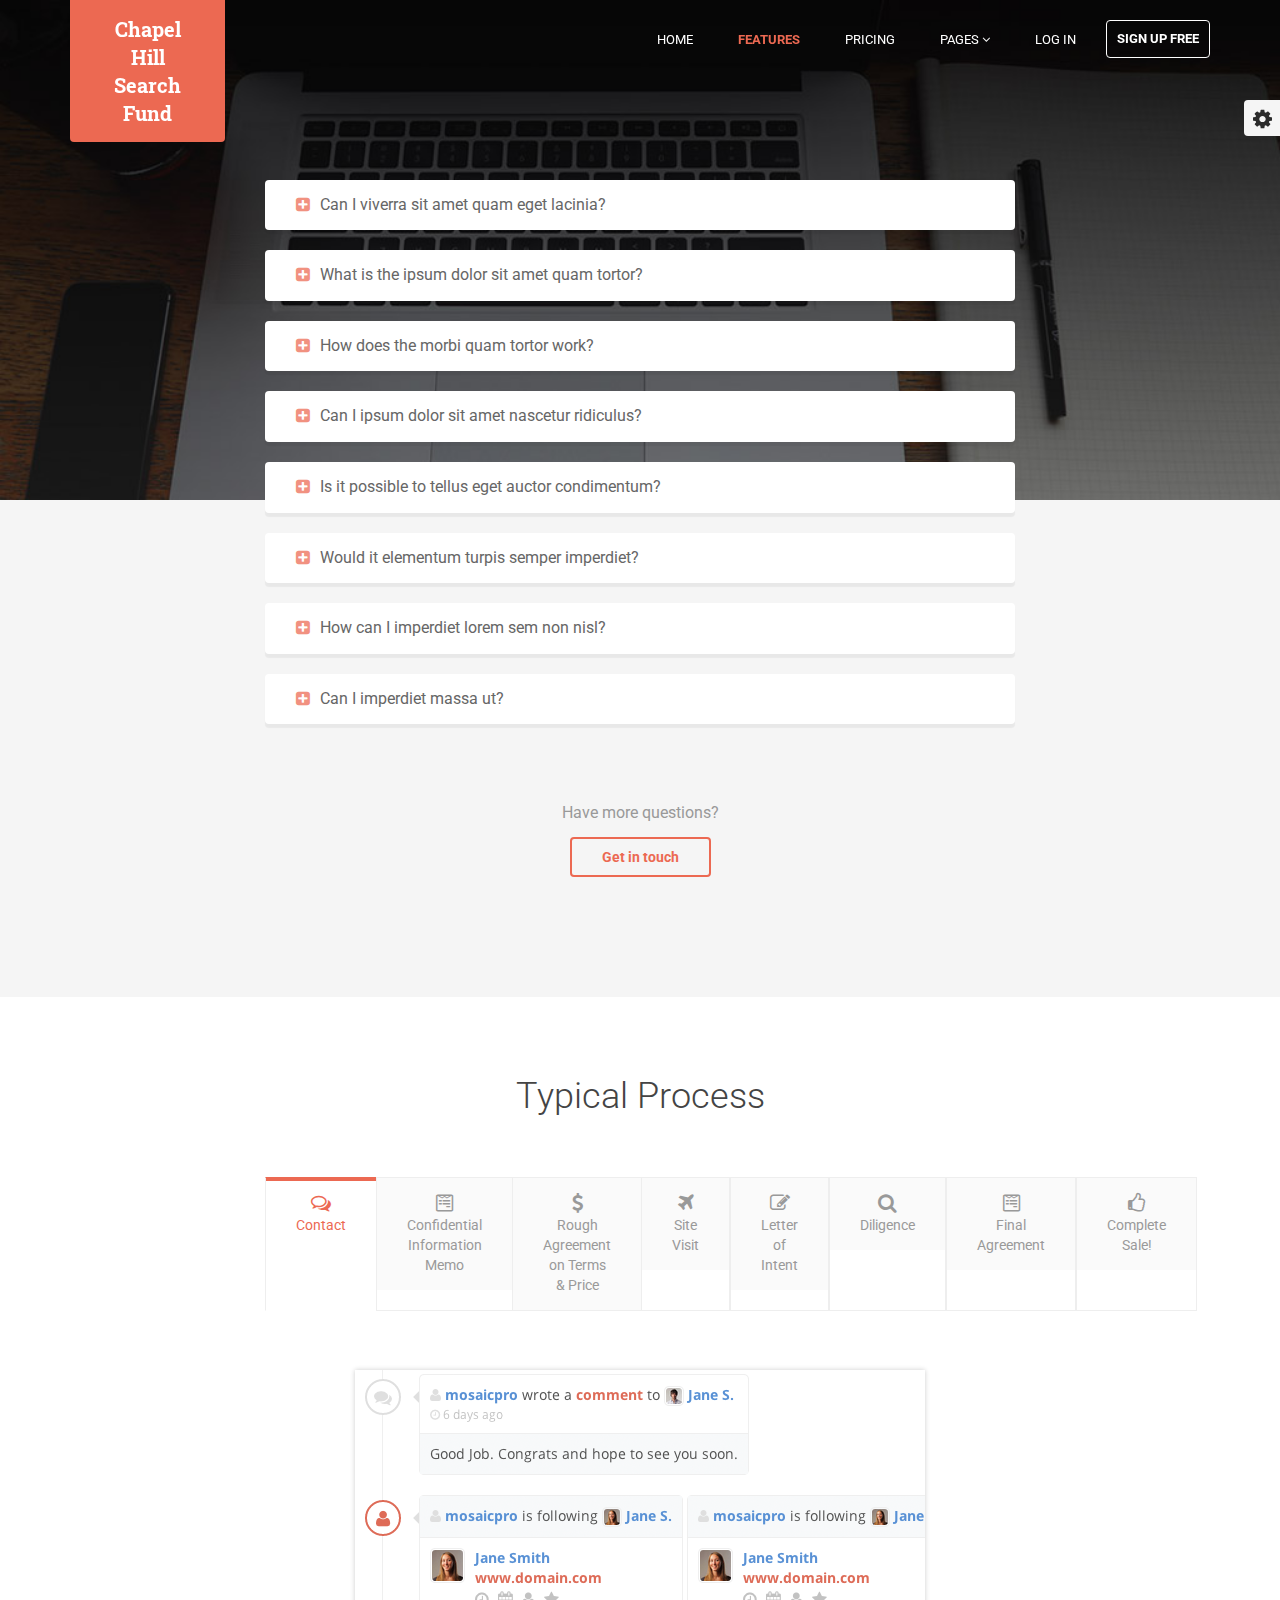
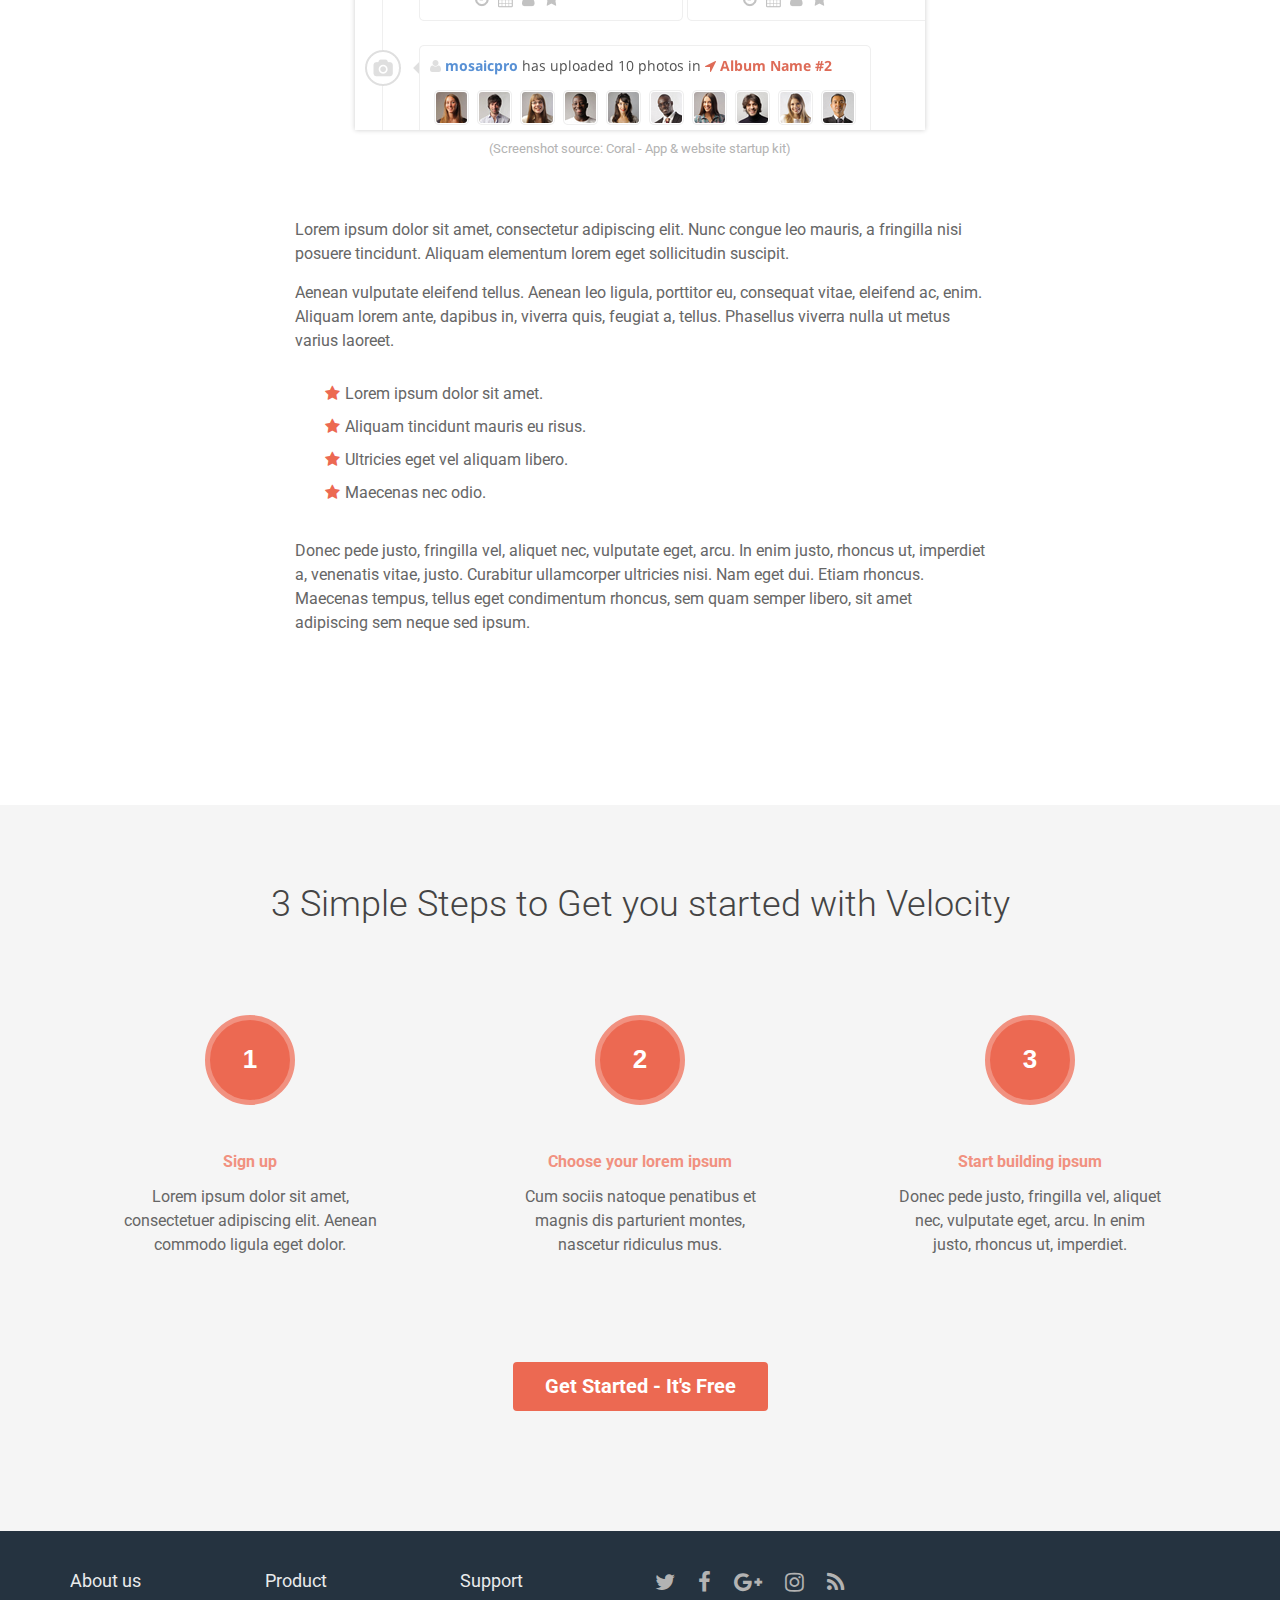
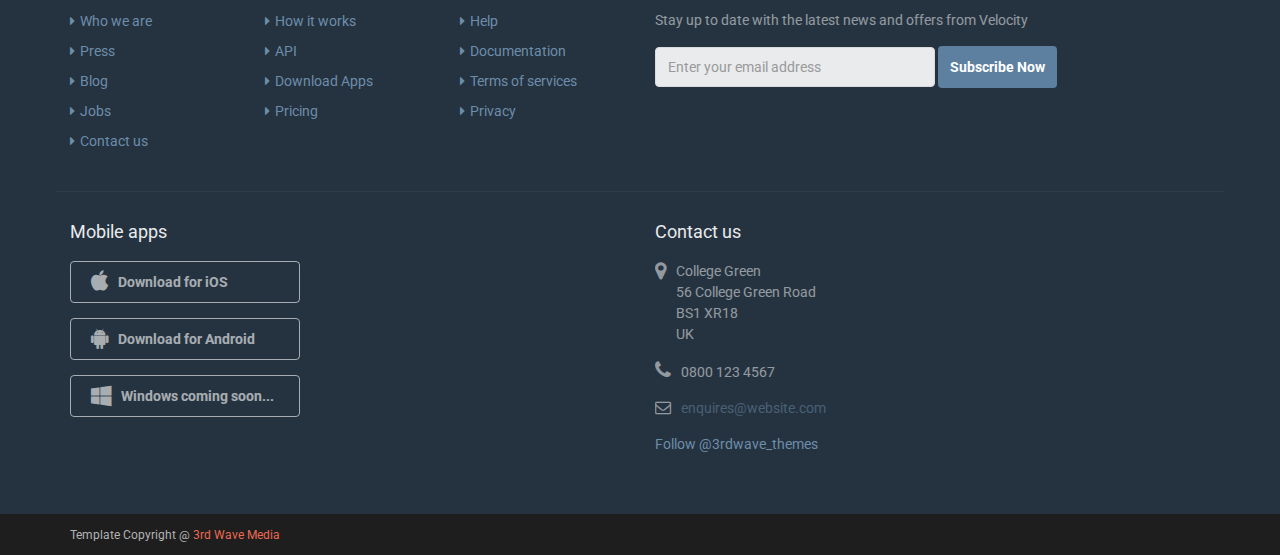
==== faq.html @ 07ae918a "Took out video" ====
<!DOCTYPE html>
<!--[if IE 8]> <html lang="en" class="ie8"> <![endif]-->  
<!--[if IE 9]> <html lang="en" class="ie9"> <![endif]-->  
<!--[if !IE]><!--> <html lang="en"> <!--<![endif]-->  
<head>
    <title>Responsive website template for products</title>
    <!-- Meta -->
    <meta charset="utf-8">
    <meta http-equiv="X-UA-Compatible" content="IE=edge">
    <meta name="viewport" content="width=device-width, initial-scale=1.0">
    <meta name="description" content="">
    <meta name="author" content="">    
    <link rel="shortcut icon" href="favicon.ico">  
    <link href='http://fonts.googleapis.com/css?family=Roboto:400,400italic,500,500italic,700,700italic,900,900italic,300italic,300' rel='stylesheet' type='text/css'> 
    <link href='http://fonts.googleapis.com/css?family=Roboto+Slab:400,700,300,100' rel='stylesheet' type='text/css'>
    <!-- Global CSS -->
    <link rel="stylesheet" href="assets/plugins/bootstrap/css/bootstrap.min.css">   
    <!-- Plugins CSS -->    
    <link rel="stylesheet" href="assets/plugins/font-awesome/css/font-awesome.css">
    <link rel="stylesheet" href="assets/plugins/flexslider/flexslider.css">
    <!-- Theme CSS -->
    <link id="theme-style" rel="stylesheet" href="assets/css/styles.css">
    <!-- HTML5 shim and Respond.js for IE8 support of HTML5 elements and media queries -->
    <!--[if lt IE 9]>
      <script src="https://oss.maxcdn.com/html5shiv/3.7.2/html5shiv.min.js"></script>
      <script src="https://oss.maxcdn.com/respond/1.4.2/respond.min.js"></script>
    <![endif]-->
</head> 

<body class="features-page">    
    <!-- ******HEADER****** --> 
    <header id="header" class="header navbar-fixed-top">  
        <div class="container">       
            <h1 class="logo">
                <a href="index.html"><span class="logo-icon"></span><span class="text">Chapel Hill Search Fund</span></a>
            </h1><!--//logo-->
            <nav class="main-nav navbar-right" role="navigation">
                <div class="navbar-header">
                    <button class="navbar-toggle" type="button" data-toggle="collapse" data-target="#navbar-collapse">
                        <span class="sr-only">Toggle navigation</span>
                        <span class="icon-bar"></span>
                        <span class="icon-bar"></span>
                        <span class="icon-bar"></span>
                    </button><!--//nav-toggle-->
                </div><!--//navbar-header-->
                <div id="navbar-collapse" class="navbar-collapse collapse">
                    <ul class="nav navbar-nav">
                        <li class="nav-item"><a href="index.html">Home</a></li>
                        <li class="active nav-item"><a href="faq.html">Features</a></li>
                        <li class="nav-item"><a href="pricing.html">Pricing</a></li>
                        <li class="nav-item dropdown">
                            <a class="dropdown-toggle" data-toggle="dropdown" data-hover="dropdown" data-delay="0" data-close-others="false" href="#">Pages <i class="fa fa-angle-down"></i></a>
                            <ul class="dropdown-menu">
                                <li><a href="download.html">Download Apps</a></li>
                                <li><a href="blog.html">Blog</a></li>
                                <li><a href="blog-single.html">Blog Single</a></li>
                                <li><a href="blog-category.html">Blog Category</a></li>
                                <li><a href="blog-archive.html">Blog Archive</a></li>
                                <li><a href="about.html">About Us</a></li>
                                <li><a href="contact.html">Contact</a></li>                  
                            </ul>                            
                        </li><!--//dropdown-->                          
                        <li class="nav-item"><a href="login.html">Log in</a></li>
                        <li class="nav-item nav-item-cta last"><a class="btn btn-cta btn-cta-secondary" href="signup.html">Sign Up Free</a></li>
                    </ul><!--//nav-->
                </div><!--//navabr-collapse-->
            </nav><!--//main-nav-->                     
        </div><!--//container-->
    </header><!--//header-->
    
    <div class="headline-bg">
    </div><!--//headline-bg-->         
    
    
<!-- ******FAQ Section****** --> 
    <section class="faq section has-bg-color">
        <div class="container">
            <h2 class="title text-center">Frequently Asked Questions</h2>
            <div class="row">
                <div class="col-md-8 col-sm-10 col-xs-12 col-md-offset-2 col-sm-offset-1 col-xs-offset-0">
                    <div class="panel">
                        <div class="panel-heading">
                            <h4 class="panel-title"><a data-parent="#accordion"
                            data-toggle="collapse" class="panel-toggle" href="#faq1"><i class="fa fa-plus-square"></i>Can I viverra sit amet quam eget lacinia?</a></h4>
                        </div>
            
                        <div class="panel-collapse collapse" id="faq1">
                            <div class="panel-body">
                                Anim pariatur cliche reprehenderit, enim eiusmod high life
                                accusamus terry richardson ad squid. 3 wolf moon officia
                                aute, non cupidatat skateboard dolor brunch. Food truck
                                quinoa nesciunt laborum eiusmod. Brunch 3 wolf moon tempor,
                                sunt aliqua put a bird on it squid single-origin coffee
                                nulla assumenda shoreditch et. Nihil anim keffiyeh
                                helvetica, craft beer labore wes anderson cred nesciunt
                                sapiente ea proident. Ad vegan excepteur butcher vice lomo.
                                Leggings occaecat craft beer farm-to-table, raw denim
                                aesthetic synth nesciunt you probably haven't heard of them
                                accusamus labore sustainable VHS.
                            </div>
                        </div>
                    </div><!--//panel-->
            
                    <div class="panel">
                        <div class="panel-heading">
                            <h4 class="panel-title"><a data-parent="#accordion"
                            data-toggle="collapse" class="panel-toggle" href="#faq2"><i class="fa fa-plus-square"></i>What is the ipsum dolor sit amet quam tortor?</a></h4>
                        </div>
            
                        <div class="panel-collapse collapse" id="faq2">
                            <div class="panel-body">
                                Anim pariatur cliche reprehenderit, enim eiusmod high life
                                accusamus terry richardson ad squid. 3 wolf moon officia
                                aute, non cupidatat skateboard dolor brunch. Food truck
                                quinoa nesciunt laborum eiusmod. Brunch 3 wolf moon tempor,
                                sunt aliqua put a bird on it squid single-origin coffee
                                nulla assumenda shoreditch et. Nihil anim keffiyeh
                                helvetica, craft beer labore wes anderson cred nesciunt
                                sapiente ea proident. Ad vegan excepteur butcher vice lomo.
                                Leggings occaecat craft beer farm-to-table, raw denim
                                aesthetic synth nesciunt you probably haven't heard of them
                                accusamus labore sustainable VHS.
                            </div>
                        </div>
                    </div><!--//panel-->
            
                    <div class="panel">
                        <div class="panel-heading">
                            <h4 class="panel-title"><a data-parent="#accordion"
                            data-toggle="collapse" class="panel-toggle" href="#faq3"><i class="fa fa-plus-square"></i>How does the morbi quam tortor work?</a></h4>
                        </div>
            
                        <div class="panel-collapse collapse" id="faq3">
                            <div class="panel-body">
                                Anim pariatur cliche reprehenderit, enim eiusmod high life
                                accusamus terry richardson ad squid. 3 wolf moon officia
                                aute, non cupidatat skateboard dolor brunch. Food truck
                                quinoa nesciunt laborum eiusmod. Brunch 3 wolf moon tempor,
                                sunt aliqua put a bird on it squid single-origin coffee
                                nulla assumenda shoreditch et. Nihil anim keffiyeh
                                helvetica, craft beer labore wes anderson cred nesciunt
                                sapiente ea proident. Ad vegan excepteur butcher vice lomo.
                                Leggings occaecat craft beer farm-to-table, raw denim
                                aesthetic synth nesciunt you probably haven't heard of them
                                accusamus labore sustainable VHS.
                            </div>
                        </div>
                    </div><!--//panel-->
                    
                    <div class="panel">
                        <div class="panel-heading">
                            <h4 class="panel-title"><a data-parent="#accordion"
                            data-toggle="collapse" class="panel-toggle" href="#faq4"><i class="fa fa-plus-square"></i>Can I ipsum dolor sit amet nascetur ridiculus?</a></h4>
                        </div>
            
                        <div class="panel-collapse collapse" id="faq4">
                            <div class="panel-body">
                                Anim pariatur cliche reprehenderit, enim eiusmod high life
                                accusamus terry richardson ad squid. 3 wolf moon officia
                                aute, non cupidatat skateboard dolor brunch. Food truck
                                quinoa nesciunt laborum eiusmod. Brunch 3 wolf moon tempor,
                                sunt aliqua put a bird on it squid single-origin coffee
                                nulla assumenda shoreditch et. Nihil anim keffiyeh
                                helvetica, craft beer labore wes anderson cred nesciunt
                                sapiente ea proident. Ad vegan excepteur butcher vice lomo.
                                Leggings occaecat craft beer farm-to-table, raw denim
                                aesthetic synth nesciunt you probably haven't heard of them
                                accusamus labore sustainable VHS.
                            </div>
                        </div>
                    </div><!--//panel--> 
                    
                    <div class="panel">
                        <div class="panel-heading">
                            <h4 class="panel-title"><a data-parent="#accordion"
                            data-toggle="collapse" class="panel-toggle" href="#faq5"><i class="fa fa-plus-square"></i>Is it possible to tellus eget auctor condimentum?</a></h4>
                        </div>
            
                        <div class="panel-collapse collapse" id="faq5">
                            <div class="panel-body">
                                Anim pariatur cliche reprehenderit, enim eiusmod high life
                                accusamus terry richardson ad squid. 3 wolf moon officia
                                aute, non cupidatat skateboard dolor brunch. Food truck
                                quinoa nesciunt laborum eiusmod. Brunch 3 wolf moon tempor,
                                sunt aliqua put a bird on it squid single-origin coffee
                                nulla assumenda shoreditch et. Nihil anim keffiyeh
                                helvetica, craft beer labore wes anderson cred nesciunt
                                sapiente ea proident. Ad vegan excepteur butcher vice lomo.
                                Leggings occaecat craft beer farm-to-table, raw denim
                                aesthetic synth nesciunt you probably haven't heard of them
                                accusamus labore sustainable VHS.
                            </div>
                        </div>
                    </div><!--//panel-->
                    
                    <div class="panel">
                        <div class="panel-heading">
                            <h4 class="panel-title"><a data-parent="#accordion"
                            data-toggle="collapse" class="panel-toggle" href="#faq6"><i class="fa fa-plus-square"></i>Would it elementum turpis semper imperdiet?</a></h4>
                        </div>
            
                        <div class="panel-collapse collapse" id="faq6">
                            <div class="panel-body">
                                Anim pariatur cliche reprehenderit, enim eiusmod high life
                                accusamus terry richardson ad squid. 3 wolf moon officia
                                aute, non cupidatat skateboard dolor brunch. Food truck
                                quinoa nesciunt laborum eiusmod. Brunch 3 wolf moon tempor,
                                sunt aliqua put a bird on it squid single-origin coffee
                                nulla assumenda shoreditch et. Nihil anim keffiyeh
                                helvetica, craft beer labore wes anderson cred nesciunt
                                sapiente ea proident. Ad vegan excepteur butcher vice lomo.
                                Leggings occaecat craft beer farm-to-table, raw denim
                                aesthetic synth nesciunt you probably haven't heard of them
                                accusamus labore sustainable VHS.
                            </div>
                        </div>
                    </div><!--//panel-->
                    
                    <div class="panel">
                        <div class="panel-heading">
                            <h4 class="panel-title"><a data-parent="#accordion"
                            data-toggle="collapse" class="panel-toggle" href="#faq7"><i class="fa fa-plus-square"></i>How can I imperdiet lorem sem non nisl?</a></h4>
                        </div>
            
                        <div class="panel-collapse collapse" id="faq7">
                            <div class="panel-body">
                                Anim pariatur cliche reprehenderit, enim eiusmod high life
                                accusamus terry richardson ad squid. 3 wolf moon officia
                                aute, non cupidatat skateboard dolor brunch. Food truck
                                quinoa nesciunt laborum eiusmod. Brunch 3 wolf moon tempor,
                                sunt aliqua put a bird on it squid single-origin coffee
                                nulla assumenda shoreditch et. Nihil anim keffiyeh
                                helvetica, craft beer labore wes anderson cred nesciunt
                                sapiente ea proident. Ad vegan excepteur butcher vice lomo.
                                Leggings occaecat craft beer farm-to-table, raw denim
                                aesthetic synth nesciunt you probably haven't heard of them
                                accusamus labore sustainable VHS.
                            </div>
                        </div>
                    </div><!--//panel-->
                    
                    <div class="panel">
                        <div class="panel-heading">
                            <h4 class="panel-title"><a data-parent="#accordion"
                            data-toggle="collapse" class="panel-toggle" href="#faq8"><i class="fa fa-plus-square"></i>Can I imperdiet massa ut?</a></h4>
                        </div>
            
                        <div class="panel-collapse collapse" id="faq8">
                            <div class="panel-body">
                                Anim pariatur cliche reprehenderit, enim eiusmod high life
                                accusamus terry richardson ad squid. 3 wolf moon officia
                                aute, non cupidatat skateboard dolor brunch. Food truck
                                quinoa nesciunt laborum eiusmod. Brunch 3 wolf moon tempor,
                                sunt aliqua put a bird on it squid single-origin coffee
                                nulla assumenda shoreditch et. Nihil anim keffiyeh
                                helvetica, craft beer labore wes anderson cred nesciunt
                                sapiente ea proident. Ad vegan excepteur butcher vice lomo.
                                Leggings occaecat craft beer farm-to-table, raw denim
                                aesthetic synth nesciunt you probably haven't heard of them
                                accusamus labore sustainable VHS.
                            </div>
                        </div>
                    </div><!--//panel-->                        
                </div>
            </div><!--//row-->
            <div class="contact-lead text-center">
                <h4 class="title">Have more questions?</h4>
                <a class="btn btn-cta btn-cta-secondary" href="contact.html">Get in touch</a>
            </div>
        </div><!--//container-->        
    </section><!--//faq-->


    <!-- ******Features Section****** -->       
    <section class="features-tabbed section">
        <div class="container">
            <h2 class="title text-center">Typical Process</h2>
            <div class="row">
                <div class=" text-center col-md-8 col-sm-10 col-xs-12 col-md-offset-2 col-sm-offset-1 col-xs-offset-0">
                    <!-- Nav tabs -->
                    <ul class="nav nav-tabs text-center" role="tablist">
                        <li class="active"><a href="#feature-1" role="tab" data-toggle="tab"><i class="fa fa-comments-o"></i><br /><span class="hidden-sm hidden-xs">Contact</span></a></li>
                        <li><a href="#feature-2" role="tab" data-toggle="tab"><i class="fa fa-wpforms"></i><br /><span class="hidden-sm hidden-xs">Confidential Information Memo</span></a></li>
                        <li><a href="#feature-3" role="tab" data-toggle="tab"><i class="fa fa-dollar"></i><br /><span class="hidden-sm hidden-xs">Rough Agreement on Terms & Price</span></a></li>
                        <li class="last"><a href="#feature-4" role="tab" data-toggle="tab"><i class="fa fa-plane"></i><br /><span class="hidden-sm hidden-xs">Site Visit</span></a></li>
                        <li class="last"><a href="#feature-4" role="tab" data-toggle="tab"><i class="fa fa-pencil-square-o"></i><br /><span class="hidden-sm hidden-xs">Letter of Intent</span></a></li>
                        <li class="last"><a href="#feature-4" role="tab" data-toggle="tab"><i class="fa fa-search"></i><br /><span class="hidden-sm hidden-xs">Diligence</span></a></li>
                        <li class="last"><a href="#feature-4" role="tab" data-toggle="tab"><i class="fa fa-wpforms"></i><br /><span class="hidden-sm hidden-xs">Final Agreement</span></a></li>
                        <li class="last"><a href="#feature-4" role="tab" data-toggle="tab"><i class="fa fa-thumbs-o-up"></i><br /><span class="hidden-sm hidden-xs">Complete Sale!</span></a></li>
                    </ul><!--//nav-tabs-->
                    
                    <!-- Tab panes -->
                    <div class="tab-content">
                        <div class="tab-pane fade in active" id="feature-1">
                            <h3 class="title sr-only">Feature One</h3>                                    
                            <figure class="figure text-center">
                                <img class="img-responsive" src="assets/images/features/screenshot-1.png" alt="" />
                                <figcaption class="figure-caption">(Screenshot source: Coral - App &amp; website startup kit)</figcaption>
                            </figure>
                            <div class="desc text-left">
                                <p>Lorem ipsum dolor sit amet, consectetur adipiscing elit. Nunc congue leo mauris, a fringilla nisi posuere tincidunt. Aliquam elementum lorem eget sollicitudin suscipit.</p>
                                <p>Aenean vulputate eleifend tellus. Aenean leo ligula, porttitor eu, consequat vitae, eleifend ac, enim. Aliquam lorem ante, dapibus in, viverra quis, feugiat a, tellus. Phasellus viverra nulla ut metus varius laoreet.</p>
                                <ul class="list-unstyled">
                                    <li><i class="fa fa-star"></i>Lorem ipsum dolor sit amet.</li>
                                    <li><i class="fa fa-star"></i>Aliquam tincidunt mauris eu risus.</li>
                                    <li><i class="fa fa-star"></i>Ultricies eget vel aliquam libero.</li>
                                    <li><i class="fa fa-star"></i>Maecenas nec odio.</li>
                                </ul>
                                
                                <p>Donec pede justo, fringilla vel, aliquet nec, vulputate eget, arcu. In enim justo, rhoncus ut, imperdiet a, venenatis vitae, justo. Curabitur ullamcorper ultricies nisi. Nam eget dui. Etiam rhoncus. Maecenas tempus, tellus eget condimentum rhoncus, sem quam semper libero, sit amet adipiscing sem neque sed ipsum. </p>
                            </div><!--//desc-->
                        </div><!--//tab-pane-->
                        <div class="tab-pane" id="feature-2">
                            <h3 class="title sr-only">Feature Two</h3>                                    
                            <figure class="figure text-center">
                                <img class="img-responsive" src="assets/images/features/screenshot-2.png" alt="" />
                                <figcaption class="figure-caption">(Screenshot source: Coral - App &amp; website startup kit)</figcaption>
                            </figure>
                            <div class="desc text-left">
                                <p>Lorem ipsum dolor sit amet, consectetur adipiscing elit. Nunc congue leo mauris, a fringilla nisi posuere tincidunt. Aliquam elementum lorem eget sollicitudin suscipit.</p>
                                <p>
Lorem ipsum dolor sit amet, consectetur adipiscing elit. Duis id nulla at libero ultricies tempus. Duis porta justo quam, ut ultrices felis posuere sit amet. Sed imperdiet bibendum est, sit amet sagittis ante sagittis eu. <a href="#">Integer fringilla</a> a purus sit amet laoreet. Ut consequat volutpat sapien sed lobortis. Nullam laoreet vitae justo nec dignissim. 
                                </p>
                                <blockquote>
                                    <p>Viverra magna pellentesque in magnis gravida sit augue felis vehicula vestibulum semper penatibus justo ornare semper Gravida felis platea arcu mus non. Montes at posuere. Natoque.</p>
                                </blockquote>
                                
                            </div><!--//desc-->
                        </div><!--//tab-pane-->
                        <div class="tab-pane" id="feature-3">
                            <h3 class="title sr-only">Feature Three</h3>
                            <figure class="figure text-center">
                                <img class="img-responsive" src="assets/images/features/screenshot-3.png" alt="" />
                                <figcaption class="figure-caption">(Screenshot source: Coral - App &amp; website startup kit)</figcaption>
                            </figure>
                            <div class="desc text-left">
                                <p>Lorem ipsum dolor sit amet, consectetur adipiscing elit. Nunc congue leo mauris, a fringilla nisi posuere tincidunt. Aliquam elementum lorem eget sollicitudin suscipit.</p>
                                
                                <p>Aenean imperdiet. Etiam ultricies nisi vel augue. Curabitur ullamcorper ultricies nisi. Nam eget dui. Etiam rhoncus. Maecenas tempus, tellus eget condimentum rhoncus, sem quam semper libero, sit amet adipiscing sem neque sed ipsum. </p>
                                
                                <div class="table-responsive">  
                                    <table class="table table-striped">
                                        <thead>
                                            <tr>
                                                <th>Nullam consequat</th>
                                                <th>Commodo metus</th>
                                                <th>Dapibus porta</th>
                                                <th>Sed porta</th>
                                            </tr>
                                        </thead>
                                        <tbody>
                                            <tr>
                                                <td>Faucibus purus</td>
                                                <td>Aliquam sit</td>
                                                <td>Sed porta leo</td>
                                                <td>Duis ut ornare dui</td>
                                            </tr>
                                            <tr>
                                                <td>Condimentum</td>
                                                <td>Curabitur tempus</td>
                                                <td>Fusce vehicula</td>
                                                <td>Nasceturs</td>
                                            </tr>
                                            <tr>
                                                <td>Neque a condimentum</td>
                                                <td>Cum sociis natoque</td>
                                                <td>Penatibus magnis</td>
                                                <td>Curabitur</td>
                                            </tr>
                                        </tbody>
                                    </table>
                                </div><!--//table-responsive-->
                            </div><!--//desc-->                                    
                        </div><!--//tab-pane-->
                        <div class="tab-pane" id="feature-4">
                            <h3 class="title sr-only">Feature Four</h3>                                    
                            <figure class="figure text-center">
                                <img class="img-responsive" src="assets/images/features/screenshot-4.png" alt="" />
                                <figcaption class="figure-caption">(Screenshot source: Coral - App &amp; website startup kit)</figcaption>
                            </figure>
                            <div class="desc text-left">
                                <p>Lorem ipsum dolor sit amet, consectetur adipiscing elit. Nunc congue leo mauris, a fringilla nisi posuere tincidunt. Aliquam elementum lorem eget sollicitudin suscipit.</p>
                                <p>Lorem ipsum dolor sit amet, consectetuer adipiscing elit. Aenean commodo ligula eget dolor. Aenean massa. Cum sociis natoque penatibus et magnis dis parturient montes, nascetur ridiculus mus. Donec quam felis, ultricies nec, pellentesque eu</p>
                                <p class="box">
Lorem ipsum dolor sit amet, consectetur adipiscing elit. Duis id nulla at libero ultricies tempus. Duis porta justo quam, ut ultrices felis posuere sit amet. Sed imperdiet bibendum est, sit amet sagittis ante sagittis eu. Ut consequat volutpat sapien sed lobortis. Nullam laoreet vitae justo nec dignissim.
                                </p>
                            </div><!--//desc-->
                        </div><!--//tab-pane-->
                    </div><!--//tab-content-->
                </div><!--//col-md-x-->
            </div><!--//row-->
        </div><!--//container-->
    </section><!--//features-tabbed-->
    
    <!-- ******Steps Section****** --> 
    <section class="steps section">
        <div class="container">
            <h2 class="title text-center">3 Simple Steps to Get you started with Velocity</h2>
            <div class="row">
                 <div class="step text-center col-xs-12 col-sm-4">
                     <h3 class="title"><span class="number">1</span><br /><span class="text">Sign up</span></h3>
                     <p>Lorem ipsum dolor sit amet, consectetuer adipiscing elit. Aenean commodo ligula eget dolor.</p>
                 </div><!--//step-->
                 <div class="step text-center col-xs-12 col-sm-4">
                     <h3 class="title"><span class="number">2</span><br /><span class="text">Choose your lorem ipsum</span></h3>
                     <p>Cum sociis natoque penatibus et magnis dis parturient montes, nascetur ridiculus mus.</p>
                 </div><!--//step-->
                 <div class="step text-center col-xs-12 col-sm-4">
                     <h3 class="title"><span class="number">3</span><br /><span class="text">Start building ipsum</span></h3>
                     <p>Donec pede justo, fringilla vel, aliquet nec, vulputate eget, arcu. In enim justo, rhoncus ut, imperdiet.</p>
                 </div><!--//step-->
            </div><!--//row-->
            
            <div class="text-center"><a class="btn btn-cta btn-cta-primary" href="signup.html">Get Started - It's Free</a></div>
            
        </div><!--//container-->        
    </section><!--//steps-->
    
    <!-- ******FOOTER****** --> 
    <footer class="footer">
        <div class="footer-content">
            <div class="container">
                <div class="row">                    
                    <div class="footer-col links col-md-2 col-sm-4 col-xs-12">
                        <div class="footer-col-inner">
                            <h3 class="title">About us</h3>
                            <ul class="list-unstyled">
                                <li><a href="#"><i class="fa fa-caret-right"></i>Who we are</a></li>
                                <li><a href="#"><i class="fa fa-caret-right"></i>Press</a></li>
                                <li><a href="#"><i class="fa fa-caret-right"></i>Blog</a></li>
                                <li><a href="#"><i class="fa fa-caret-right"></i>Jobs</a></li>
                                <li><a href="#"><i class="fa fa-caret-right"></i>Contact us</a></li>
                            </ul>
                        </div><!--//footer-col-inner-->
                    </div><!--//foooter-col-->    
                    <div class="footer-col links col-md-2 col-sm-4 col-xs-12">
                        <div class="footer-col-inner">
                            <h3 class="title">Product</h3>
                            <ul class="list-unstyled">
                                <li><a href="#"><i class="fa fa-caret-right"></i>How it works</a></li>
                                <li><a href="#"><i class="fa fa-caret-right"></i>API</a></li>
                                <li><a href="#"><i class="fa fa-caret-right"></i>Download Apps</a></li>
                                <li><a href="#"><i class="fa fa-caret-right"></i>Pricing</a></li>
                            </ul>
                        </div><!--//footer-col-inner-->
                    </div><!--//foooter-col-->              
                    <div class="footer-col links col-md-2 col-sm-4 col-xs-12 sm-break">
                        <div class="footer-col-inner">
                            <h3 class="title">Support</h3>
                            <ul class="list-unstyled">
                                <li><a href="#"><i class="fa fa-caret-right"></i>Help</a></li>
                                <li><a href="#"><i class="fa fa-caret-right"></i>Documentation</a></li>
                                <li><a href="#"><i class="fa fa-caret-right"></i>Terms of services</a></li>
                                <li><a href="#"><i class="fa fa-caret-right"></i>Privacy</a></li>
                            </ul>
                        </div><!--//footer-col-inner-->            
                    </div><!--//foooter-col-->   
                    <div class="footer-col connect col-xs-12 col-md-6">
                        <div class="footer-col-inner">
                            <ul class="social list-inline">
                                <li><a href="https://twitter.com/3rdwave_themes" target="_blank"><i class="fa fa-twitter"></i></a></li>
                                <li><a href="#"><i class="fa fa-facebook"></i></a></li>
                                <li><a href="#"><i class="fa fa-google-plus"></i></a></li>
                                <li><a href="#"><i class="fa fa-instagram"></i></a></li>        
                                <li class="row-end"><a href="#"><i class="fa fa-rss"></i></a></li>             
                            </ul>
                            <div class="form-container">
                                <p class="intro">Stay up to date with the latest news and offers from Velocity</p>
                                <form class="signup-form navbar-form">
                                    <div class="form-group">
                                        <input type="text" class="form-control" placeholder="Enter your email address">
                                    </div>   
                                    <button type="submit" class="btn btn-cta btn-cta-primary">Subscribe Now</button>                                 
                                </form>                               
                            </div><!--//subscription-form-->
                        </div><!--//footer-col-inner-->
                    </div><!--//foooter-col-->
                    <div class="clearfix"></div> 
                </div><!--//row-->
                <div class="row has-divider">
                    <div class="footer-col download col-xs-12 col-md-6">
                        <div class="footer-col-inner">
                            <h3 class="title">Mobile apps</h3>
                            <ul class="list-unstyled download-list">
                                <li><a class="btn btn-ghost" href="#"><i class="fa fa-apple"></i><span class="text">Download for iOS</span> </a></li>
                                <li><a class="btn btn-ghost" href="#"><i class="fa fa-android"></i><span class="text">Download for Android</span></a></li>
                                <li><a class="btn btn-ghost" href="#"><i class="fa fa-windows"></i><span class="text">Windows coming soon...</span></a></li>
                            </ul>
                        </div><!--//footer-col-inner-->
                    </div><!--//download-->
                    <div class="footer-col contact col-xs-12 col-md-6">
                        <div class="footer-col-inner">
                            <h3 class="title">Contact us</h3>                          
                            <p class="adr clearfix">
                                <i class="fa fa-map-marker pull-left"></i>        
                                <span class="adr-group pull-left">       
                                    <span class="street-address">College Green</span><br>
                                    <span class="region">56 College Green Road</span><br>
                                    <span class="postal-code">BS1 XR18</span><br>
                                    <span class="country-name">UK</span>
                                </span>
                            </p>
                            <p class="tel"><i class="fa fa-phone"></i>0800 123 4567</p>
                            <p class="email"><i class="fa fa-envelope-o"></i><a href="#">enquires@website.com</a></p> 
                            <a href="https://twitter.com/3rdwave_themes" class="twitter-follow-button" data-show-count="false">Follow @3rdwave_themes</a>
<script>!function(d,s,id){var js,fjs=d.getElementsByTagName(s)[0],p=/^http:/.test(d.location)?'http':'https';if(!d.getElementById(id)){js=d.createElement(s);js.id=id;js.src=p+'://platform.twitter.com/widgets.js';fjs.parentNode.insertBefore(js,fjs);}}(document, 'script', 'twitter-wjs');</script>                        
                        </div><!--//footer-col-inner-->
                    </div><!--//contact-->
                </div>
            </div><!--//container-->
        </div><!--//footer-content-->
        <div class="bottom-bar">
            <div class="container">
                <small class="copyright">Template Copyright @ <a href="http://themes.3rdwavemedia.com/" target="_blank">3rd Wave Media</a></small>                
            </div><!--//container-->
        </div><!--//bottom-bar-->
    </footer><!--//footer-->
    
    <!-- *****CONFIGURE STYLE****** -->  
    <div class="config-wrapper">
        <div class="config-wrapper-inner">
            <a id="config-trigger" class="config-trigger" href="#"><i class="fa fa-cog"></i></a>
            <div id="config-panel" class="config-panel">
                <h5>Choose Colour</h5>
                <ul id="color-options" class="list-unstyled list-inline">
                    <li class="theme-1 active" ><a data-style="assets/css/styles.css" href="#"></a></li>
                    <li class="theme-2"><a data-style="assets/css/styles-2.css" href="#"></a></li>
                    <li class="theme-3"><a data-style="assets/css/styles-3.css" href="#"></a></li>
                    <li class="theme-4"><a data-style="assets/css/styles-4.css" href="#"></a></li>                   
                    <li class="theme-5"><a data-style="assets/css/styles-5.css" href="#"></a></li>                     
                    <li class="theme-6"><a data-style="assets/css/styles-6.css" href="#"></a></li>
                    <li class="theme-7"><a data-style="assets/css/styles-7.css" href="#"></a></li>
                    <li class="theme-8"><a data-style="assets/css/styles-8.css" href="#"></a></li>                    
                    <li class="theme-9"><a data-style="assets/css/styles-9.css" href="#"></a></li>
                    <li class="theme-10"><a data-style="assets/css/styles-10.css" href="#"></a></li>
                </ul><!--//color-options-->
                <a id="config-close" class="close" href="#"><i class="fa fa-times-circle"></i></a>
            </div><!--//configure-panel-->
        </div><!--//config-wrapper-inner-->
    </div><!--//config-wrapper-->
 
    <!-- Javascript -->          
    <script type="text/javascript" src="assets/plugins/jquery-1.12.3.min.js"></script>
    <script type="text/javascript" src="assets/plugins/bootstrap/js/bootstrap.min.js"></script> 
    <script type="text/javascript" src="assets/plugins/bootstrap-hover-dropdown.min.js"></script>
    <script type="text/javascript" src="assets/plugins/back-to-top.js"></script>
    <script type="text/javascript" src="assets/plugins/jquery-placeholder/jquery.placeholder.js"></script>
    <script type="text/javascript" src="assets/plugins/FitVids/jquery.fitvids.js"></script>  
    <script type="text/javascript" src="assets/plugins/flexslider/jquery.flexslider-min.js"></script> 
    <script type="text/javascript" src="assets/js/main.js"></script>
    
            
</body>
</html>
---- assets/css/styles.css ----
/*   
 * Template Name: Velocity - Responsive Website Template for Products
 * Version: 1.6
 * Author: Xiaoying Riley at 3rd Wave Media
 * Website: http://themes.3rdwavemedia.com/
 * Twitter: @3rdwave_themes
*/
/* ======= Base ======= */
body {
  font-family: 'Roboto', arial, sans-serif;
  color: #444;
  font-size: 16px;
  -webkit-font-smoothing: antialiased;
  -moz-osx-font-smoothing: grayscale;
}
p {
  margin-bottom: 15px;
  line-height: 1.5;
}
a {
  color: #ec6952;
  -webkit-transition: all 0.4s ease-in-out;
  -moz-transition: all 0.4s ease-in-out;
  -ms-transition: all 0.4s ease-in-out;
  -o-transition: all 0.4s ease-in-out;
}
a:hover {
  text-decoration: underline;
  color: #e74124;
}
a:focus {
  text-decoration: none;
}
.btn,
a.btn {
  -webkit-transition: all 0.4s ease-in-out;
  -moz-transition: all 0.4s ease-in-out;
  -ms-transition: all 0.4s ease-in-out;
  -o-transition: all 0.4s ease-in-out;
  font-weight: bold;
}
.btn .fa,
a.btn .fa {
  color: #fff;
  margin-right: 5px;
}
a.btn-cta,
.btn-cta {
  padding: 8px 30px;
}
a.btn-cta-primary,
.btn-cta-primary {
  background: #ec6952;
  border: 2px solid #ec6952;
  color: #fff;
}
a.btn-cta-primary:hover,
.btn-cta-primary:hover {
  background: #e9553b;
  border: 2px solid #e9553b;
  color: #fff;
}
a.btn-cta-secondary,
.btn-cta-secondary {
  background: none;
  border: 2px solid #ec6952;
  color: #ec6952;
}
a.btn-cta-secondary:hover,
.btn-cta-secondary:hover {
  background: #ec6952;
  border: 2px solid #ec6952;
  color: #fff;
}
a.btn-ghost,
.btn-ghost {
  background: none;
  border: 1px solid #fff;
  color: #fff !important;
  padding: 8px 20px;
  vertical-align: middle;
}
a.btn-ghost:hover,
.btn-ghost:hover {
  background: #4a6781;
  border: 1px solid #4a6781;
  color: #fff;
}
a.btn-ghost .fa,
.btn-ghost .fa {
  margin-right: 10px;
  font-size: 22px;
}
a.btn-ghost .text,
.btn-ghost .text {
  position: relative;
  top: -2px;
}
.highlight {
  color: #ec6952;
}
.form-control {
  -webkit-box-shadow: none;
  -moz-box-shadow: none;
  box-shadow: none;
  height: 40px;
  border-color: #eee;
}
.form-control::-webkit-input-placeholder {
  /* WebKit browsers */
  color: #a6a6a6;
}
.form-control:-moz-placeholder {
  /* Mozilla Firefox 4 to 18 */
  color: #a6a6a6;
}
.form-control::-moz-placeholder {
  /* Mozilla Firefox 19+ */
  color: #a6a6a6;
}
.form-control:-ms-input-placeholder {
  /* Internet Explorer 10+ */
  color: #a6a6a6;
}
.form-control:focus {
  border-color: #e1e1e1;
  -webkit-box-shadow: none;
  -moz-box-shadow: none;
  box-shadow: none;
}
.text-highlight {
  color: #952410;
}
input[type="text"],
input[type="email"],
input[type="password"],
input[type="submit"],
input[type="button"],
textarea,
select {
  appearance: none;
  /* for mobile safari */
  -webkit-appearance: none;
}
#topcontrol {
  background: #5d80a1;
  color: #fff;
  text-align: center;
  display: inline-block;
  width: 35px;
  height: 35px;
  border: none;
  -webkit-border-radius: 50%;
  -moz-border-radius: 50%;
  -ms-border-radius: 50%;
  -o-border-radius: 50%;
  border-radius: 50%;
  -moz-background-clip: padding;
  -webkit-background-clip: padding-box;
  background-clip: padding-box;
  -webkit-transition: all 0.4s ease-in-out;
  -moz-transition: all 0.4s ease-in-out;
  -ms-transition: all 0.4s ease-in-out;
  -o-transition: all 0.4s ease-in-out;
  z-index: 30;
}
#topcontrol:hover {
  background: #384d60;
}
#topcontrol .fa {
  position: relative;
  top: 3px;
  font-size: 25px;
}
.video-container iframe {
  max-width: 100%;
}
/* ======= Header ======= */
.header {
  color: #fff;
  width: 100%;
  position: relative;
  z-index: 40;
  height: 80px;
}
.header.scrolled {
  height: 80px;
  top: 0;
}
.header.scrolled .main-nav .nav .nav-item a {
  color: #666;
  -webkit-opacity: 1;
  -moz-opacity: 1;
  opacity: 1;
}
.header.scrolled .main-nav .nav .nav-item.nav-item-cta a.btn-cta-secondary {
  background: #ec6952;
  border-color: #ec6952;
}
.header.scrolled .main-nav .nav .dropdown-menu a {
  color: #fff;
}
.header h1.logo {
  font-family: "Roboto Slab", arial, sans-serif;
  margin-top: 0;
  margin-bottom: 0;
  font-weight: bold;
  font-size: 15px;
  float: left;
}
.header h1.logo a {
  color: #fff;
  padding: 15px 30px;
  display: inline-block;
  text-align: center;
  line-height: 1.4;
  max-width: 155px;
  background: #ec6952;
  -webkit-border-top-right-radius: 0;
  -webkit-border-bottom-right-radius: 4px;
  -webkit-border-bottom-left-radius: 4px;
  -webkit-border-top-left-radius: 0;
  -moz-border-radius-topright: 0;
  -moz-border-radius-bottomright: 4px;
  -moz-border-radius-bottomleft: 4px;
  -moz-border-radius-topleft: 0;
  border-top-right-radius: 0;
  border-bottom-right-radius: 4px;
  border-bottom-left-radius: 4px;
  border-top-left-radius: 0;
  -moz-background-clip: padding;
  -webkit-background-clip: padding-box;
  background-clip: padding-box;
  -webkit-transition: color 0.4s ease-in-out;
  -moz-transition: color 0.4s ease-in-out;
  -ms-transition: color 0.4s ease-in-out;
  -o-transition: color 0.4s ease-in-out;
  position: relative;
  font-size: 20px;
}
.header h1.logo a:hover {
  text-decoration: none;
}
.header h1.logo .logo-title {
  vertical-align: middle;
  line-height: 1.6;
}
.header .main-nav {
  margin-top: 15px;
}
.header .main-nav .navbar-toggle {
  margin-right: 0;
  margin-top: 0;
  background: none;
  position: absolute;
  right: 10px;
  top: 10px;
}
.header .main-nav .navbar-toggle:focus {
  outline: none;
}
.header .main-nav .navbar-toggle .icon-bar {
  background-color: rgba(255, 255, 255, 0.6);
  height: 3px;
}
.header .main-nav .navbar-toggle:hover .icon-bar {
  background-color: #fff;
}
.header .main-nav .nav .nav-item {
  font-weight: normal;
  text-transform: uppercase;
  font-size: 13px;
  margin-right: 15px;
}
.header .main-nav .nav .nav-item.active a {
  color: #ec6952;
  background: none;
  font-weight: bold;
}
.header .main-nav .nav .nav-item.nav-item-cta a.btn-cta-secondary {
  border: 1px solid #fff;
  color: #fff;
  padding: 8px 10px;
  margin-top: 5px;
  font-size: 13px;
}
.header .main-nav .nav .nav-item.nav-item-cta a.btn-cta-secondary:hover {
  border: 1px solid #ec6952;
  background: #ec6952;
}
.header .main-nav .nav .nav-item a {
  color: #fff;
}
.header .main-nav .nav .nav-item a:hover {
  color: #ec6952;
  background: none;
}
.header .main-nav .nav .nav-item a:focus {
  outline: none;
  background: none;
}
.header .main-nav .nav .nav-item a:active {
  outline: none;
  background: none;
}
.header .main-nav .nav .nav-item.active {
  color: #ec6952;
}
.header .main-nav .nav .nav-item.last {
  margin-right: 0;
}
.header .main-nav .nav.active {
  position: relative;
}
.header .main-nav .nav.active > a {
  background: #e74124;
  color: #fff;
  color: rgba(255, 255, 255, 0.8);
}
.header .main-nav .nav.active > a:before {
  content: "\f0d8";
  position: absolute;
  bottom: -8px;
  left: 0;
  text-align: center;
  font-family: FontAwesome;
  display: block;
  font-size: 12px;
  width: 100%;
}
.header .main-nav .nav.active > a.dropdown-toggle:before {
  display: none;
}
.header .main-nav .nav.open a {
  background: none;
}
.header .main-nav .nav .dropdown-menu {
  -webkit-border-radius: 4px;
  -moz-border-radius: 4px;
  -ms-border-radius: 4px;
  -o-border-radius: 4px;
  border-radius: 4px;
  -moz-background-clip: padding;
  -webkit-background-clip: padding-box;
  background-clip: padding-box;
  margin: 0;
  border: none;
  text-transform: none;
  min-width: 180px;
  background: #253340;
}
.header .main-nav .nav .dropdown-menu:before {
  content: "";
  display: block;
  width: 0;
  height: 0;
  border-left: 10px solid transparent;
  border-right: 10px solid transparent;
  border-bottom: 10px solid #253340;
  position: absolute;
  right: 30px;
  top: -10px;
}
.header .main-nav .nav .dropdown-menu a {
  border-bottom: 1px solid #212e3a;
  padding: 8px 20px;
  color: #fff;
  -webkit-opacity: 1;
  -moz-opacity: 1;
  opacity: 1;
}
.header .main-nav .nav .dropdown-menu a:hover {
  background: #2e4050;
  color: #fff;
}
/* Override bootstrap default */
.nav .open > a,
.nav .open > a:hover,
.nav .open > a:focus {
  background: none;
}
/* ======= Headline Background & Slideshow ======= */
.bg-slider-wrapper {
  content: "";
  position: absolute;
  width: 100%;
  top: 0;
  left: 0;
  height: 780px;
  background: #373737;
}
.bg-slider-wrapper .flexslider {
  margin: 0;
  -webkit-box-shadow: none;
  -moz-box-shadow: none;
  box-shadow: none;
  border: none;
  -webkit-border-radius: 0;
  -moz-border-radius: 0;
  -ms-border-radius: 0;
  -o-border-radius: 0;
  border-radius: 0;
  -moz-background-clip: padding;
  -webkit-background-clip: padding-box;
  background-clip: padding-box;
}
.bg-slider-wrapper .flexslider .slide {
  display: block;
  height: 780px;
}
.bg-slider-wrapper .flexslider .slide.slide-1 {
  background: #253340 url('../images/background/balloons.jpg') no-repeat 10% top;
  -webkit-background-size: cover;
  -moz-background-size: cover;
  -o-background-size: cover;
  background-size: cover;
}
.bg-slider-wrapper .flexslider .slide.slide-2 {
  background: #253340 url('../images/background/balloons.jpg') no-repeat 50% top;
  -webkit-background-size: cover;
  -moz-background-size: cover;
  -o-background-size: cover;
  background-size: cover;
}
.bg-slider-wrapper .flexslider .slide.slide-3 {
  background: #253340 url('../images/background/balloons.jpg') no-repeat 50% top;
  -webkit-background-size: cover;
  -moz-background-size: cover;
  -o-background-size: cover;
  background-size: cover;
}
.bg-slider-wrapper .flexslider .flex-control-nav {
  z-index: 30;
  bottom: 30px;
  position: relative;
}
.bg-slider-wrapper .flexslider .flex-control-nav li a {
  background: #999;
}
.bg-slider-wrapper .flexslider .flex-control-nav li a.flex-active {
  background: #bfbfbf;
}
.headline-bg {
  position: absolute;
  width: 100%;
  top: 0;
  left: 0;
  height: 500px;
  background: #253340 url('../images/background/bg-header-small-1.jpg') no-repeat 50% top;
  -webkit-background-size: cover;
  -moz-background-size: cover;
  -o-background-size: cover;
  background-size: cover;
}
.headline-bg.pricing-headline-bg {
  background-image: url('../images/background/bg-header-small-2.jpg');
}
.headline-bg.contact-headline-bg {
  background-image: url('../images/background/bg-header-small-3.jpg');
}
.headline-bg.about-headline-bg {
  background-image: url('../images/background/bg-header-small-4.jpg');
}
/* ======= Promo ======= */
.promo {
  padding-top: 120px;
  position: relative;
  color: #fff;
  margin-bottom: 80px;
  height: 620px;
  z-index: 10;
}
.promo .title {
  font-size: 46px;
  margin-bottom: 20px;
  margin-top: 0;
  font-weight: 700;
  text-shadow: 0 1px 1px rgba(0, 0, 0, 0.5);
}
.promo.section .intro {
  max-width: 600px;
  margin: 0 auto;
  margin-bottom: 30px;
}
.promo .btn-cta {
  font-size: 18px;
}
.promo .btn-link {
  color: #fff;
  font-weight: bold;
  text-transform: uppercase;
  font-size: 12px;
  -webkit-opacity: 0.7;
  -moz-opacity: 0.7;
  opacity: 0.7;
  text-decoration: none;
}
.promo .btn-link:hover {
  -webkit-opacity: 1;
  -moz-opacity: 1;
  opacity: 1;
  text-decoration: none;
}
.promo .btn-link:focus {
  outline: none;
}
.promo .btn-link .fa {
  margin-right: 5px;
  font-size: 18px;
  position: relative;
  top: 2px;
}
/* ======= sections-wrapper ======= */
.sections-wrapper {
  background: #fff;
  z-index: 20;
  position: relative;
}
.section .intro {
  max-width: 700px;
  margin: 0 auto;
  margin-bottom: 60px;
  text-align: center;
  color: #999;
  font-size: 18px;
}
.section-on-bg .title {
  color: #fff;
}
.section-on-bg .intro {
  color: #fff;
  -webkit-opacity: 0.8;
  -moz-opacity: 0.8;
  opacity: 0.8;
}
/* ======= Why ======= */
.why {
  padding-top: 80px;
  padding-bottom: 80px;
}
.why .title {
  font-size: 36px;
  font-weight: 300;
  margin-top: 0;
}
.why .intro {
  color: #999;
  margin-bottom: 30px;
  font-size: 18px;
}
.why .item {
  padding: 90px 0;
  border-bottom: 1px solid #eee;
}
.why .item.last-item {
  border-bottom: none;
}
.why .item .title {
  font-size: 26px;
  color: #4a6781;
  margin-top: 0;
  margin-bottom: 15px;
}
.why .item .desc {
  margin-bottom: 60px;
}
.why .item .desc .fa {
  margin-right: 5px;
}
.why .item .quote {
  position: relative;
}
.why .item .quote .quote-profile {
  position: absolute;
  left: 0;
}
.why .item .quote .quote-content {
  margin-left: 90px;
  background: #f5f5f5;
  border-left: 4px solid #e8e8e8;
  -webkit-border-radius: 4px;
  -moz-border-radius: 4px;
  -ms-border-radius: 4px;
  -o-border-radius: 4px;
  border-radius: 4px;
  -moz-background-clip: padding;
  -webkit-background-clip: padding-box;
  background-clip: padding-box;
  font-size: 14px;
  padding: 15px;
}
.why .item .quote .quote-content:before {
  content: "";
  display: block;
  width: 0;
  height: 0;
  border-top: 10px solid transparent;
  border-bottom: 10px solid transparent;
  border-right: 10px solid #e8e8e8;
  position: absolute;
  left: 80px;
  top: 25px;
}
.why .item .quote blockquote {
  border-left: none;
  font-style: italic;
  color: #666;
  font-size: 16px;
  padding: 0;
  margin-bottom: 10px;
}
.why .item .quote .source {
  color: #999;
  font-size: 13px;
  margin-bottom: 0;
}
.why .item .quote .source a {
  color: #999;
}
.why .item .quote .source a:hover {
  color: #808080;
}
.why .figure {
  position: relative;
  text-align: center;
}
.why .figure .figure-caption {
  color: #b3b3b3;
  font-size: 13px;
  margin-top: 10px;
  text-align: center;
}
.why .figure .figure-caption a {
  color: #b3b3b3;
}
.why .figure .figure-caption a:hover {
  color: #ec6952;
}
.why .figure img {
  margin-left: auto;
  margin-right: auto;
}
.why .control {
  position: absolute;
  top: 120px;
  left: 50%;
  margin-left: -65px;
}
.why .control .play-trigger {
  color: #fff;
  background: rgba(0, 0, 0, 0.3);
  position: relative;
  width: 60px;
  height: 60px;
  border: 4px solid #fff;
  -webkit-border-radius: 50%;
  -moz-border-radius: 50%;
  -ms-border-radius: 50%;
  -o-border-radius: 50%;
  border-radius: 50%;
  -moz-background-clip: padding;
  -webkit-background-clip: padding-box;
  background-clip: padding-box;
  margin: 0 auto;
  text-align: center;
  -webkit-opacity: 0.9;
  -moz-opacity: 0.9;
  opacity: 0.9;
  -webkit-transition: all 0.4s ease-in-out;
  -moz-transition: all 0.4s ease-in-out;
  -ms-transition: all 0.4s ease-in-out;
  -o-transition: all 0.4s ease-in-out;
}
.why .control .play-trigger:active,
.why .control .play-trigger:focus {
  outline: none;
}
.why .control .play-trigger:hover {
  color: #fff;
  -webkit-opacity: 1;
  -moz-opacity: 1;
  opacity: 1;
  background: rgba(0, 0, 0, 0.6);
}
.why .control .play-trigger:hover .fa {
  cursor: pointer;
}
.why .control .play-trigger .fa {
  font-size: 26px;
  position: relative;
  left: 2px;
}
.why .feature-lead .title {
  font-weight: 300;
  font-size: 16px;
  margin-bottom: 15px;
}
/* ======= Testimonials ======= */
.testimonials {
  background: #f5f5f5;
  padding-top: 60px;
  padding-bottom: 120px;
}
.testimonials .carousel-indicators {
  bottom: -60px;
  z-index: auto;
}
.testimonials .carousel-indicators li {
  background: #ccc;
  border: none;
  margin: 1px;
}
.testimonials .carousel-indicators li.active {
  background: #f19180;
  border: none;
  width: 10px;
  height: 10px;
  margin: 1px;
}
.testimonials .title {
  font-size: 36px;
  font-weight: 300;
  margin-top: 0;
  margin-bottom: 60px;
}
.testimonials .item .profile {
  position: absolute;
  left: 0;
}
.testimonials .item .content {
  padding-left: 210px;
}
.testimonials .item blockquote {
  font-size: 20px;
  font-weight: 300;
  border-left: 0;
  padding: 0;
  position: relative;
}
.testimonials .item blockquote .fa {
  position: absolute;
  color: #ef7d69;
  font-size: 22px;
  left: -45px;
}
.testimonials .item .source {
  color: #ec6952;
}
.testimonials .item .source .title {
  font-size: 16px;
  color: #666;
}
/* ======= Press ======= */
.press {
  padding-top: 80px;
  padding-bottom: 80px;
}
.press .title {
  font-size: 36px;
  font-weight: 300;
  margin-top: 0;
  margin-bottom: 60px;
}
.press .press-list {
  margin-bottom: 15px;
  text-align: center;
}
.press .press-list.last {
  margin-bottom: 60px;
}
.press .press-list li {
  display: block;
  height: 80px;
}
.press .press-list li img {
  -webkit-opacity: 0.6;
  -moz-opacity: 0.6;
  opacity: 0.6;
}
.press .press-list li:hover img {
  -webkit-opacity: 1;
  -moz-opacity: 1;
  opacity: 1;
}
.press .press-lead .title {
  font-size: 18px;
  margin-bottom: 15px;
}
/* ======= cta-section ======= */
.cta-section {
  background: #253340 url('../images/background/bg-footer-1.jpg') no-repeat left top;
  background-size: cover;
  min-height: 420px;
  color: #fff;
  padding-top: 80px;
  border: none;
}
.cta-section.pricing-cta-section {
  background-image: url('../images/background/bg-footer-2.jpg');
}
.cta-section.contact-cta-section {
  background-image: url('../images/background/bg-footer-3.jpg');
}
.cta-section .title {
  font-size: 36px;
  font-weight: 300;
  margin-top: 0;
  margin-bottom: 60px;
}
.cta-section .btn-cta {
  font-size: 20px;
}
.cta-section .intro {
  margin-bottom: 15px;
  color: #fff;
}
.cta-section .counting {
  color: #ec6952;
  font-weight: bold;
  -webkit-opacity: 1;
  -moz-opacity: 1;
  opacity: 1;
}
/* ======= Features video ======= */
.features-video {
  padding-top: 170px;
  position: relative;
  z-index: 10;
}
.features-video .title {
  font-size: 36px;
  margin-bottom: 60px;
  margin-top: 0;
  color: #fff;
  font-weight: 300;
}
.features-video .video-container {
  max-width: 800px;
  margin: 0 auto;
}
.features-video iframe {
  background: #fff;
  padding: 15px;
  -webkit-border-radius: 4px;
  -moz-border-radius: 4px;
  -ms-border-radius: 4px;
  -o-border-radius: 4px;
  border-radius: 4px;
  -moz-background-clip: padding;
  -webkit-background-clip: padding-box;
  background-clip: padding-box;
  border: 1px solid #eee;
  -webkit-box-shadow: 0 4px 1px rgba(0, 0, 0, 0.05);
  -moz-box-shadow: 0 4px 1px rgba(0, 0, 0, 0.05);
  box-shadow: 0 4px 1px rgba(0, 0, 0, 0.05);
}
/* ======= Features tabs ======= */
.features-tabbed {
  padding-top: 80px;
  padding-bottom: 80px;
}
.features-tabbed .title {
  font-size: 36px;
  font-weight: 300;
  margin-top: 0;
  margin-bottom: 60px;
}
.features-tabbed .tab-content {
  padding: 60px 30px;
}
.features-tabbed .tab-content .title {
  font-size: 16px;
  color: #f19180;
  font-weight: bold;
  margin-bottom: 30px;
}
.features-tabbed .tab-content .desc {
  margin-bottom: 30px;
  color: #666;
}
.features-tabbed .tab-content .desc ul {
  padding-left: 30px;
  padding-top: 15px;
  padding-bottom: 15px;
}
.features-tabbed .tab-content .desc ul li {
  margin-bottom: 10px;
}
.features-tabbed .tab-content .desc ul .fa {
  color: #ec6952;
  margin-right: 5px;
}
.features-tabbed .tab-content .desc blockquote {
  font-style: italic;
  color: #808080;
}
.features-tabbed .tab-content .desc .table {
  font-size: 14px;
  padding: 15px 0;
}
.features-tabbed .tab-content .desc .box {
  background: #f5f5f5;
  padding: 30px;
  font-size: 14px;
}
.features-tabbed .tab-content .figure {
  margin-bottom: 60px;
}
.features-tabbed .tab-content .figure img {
  -webkit-box-shadow: 0px 0px 5px 0px rgba(0, 0, 0, 0.2);
  -moz-box-shadow: 0px 0px 5px 0px rgba(0, 0, 0, 0.2);
  box-shadow: 0px 0px 5px 0px rgba(0, 0, 0, 0.2);
  margin: 0 auto;
}
.features-tabbed .tab-content .figure .figure-caption {
  color: #b3b3b3;
  font-size: 13px;
  margin-top: 10px;
  text-align: center;
}
.features-tabbed .tab-content .figure .figure-caption a {
  color: #b3b3b3;
}
.features-tabbed .tab-content .figure .figure-caption a:hover {
  color: #ec6952;
}
.nav-tabs {
  border: none;
  margin: 0 auto;
  display: -webkit-box;
  /* OLD - iOS 6-, Safari 3.1-6 */
  display: -moz-box;
  /* OLD - Firefox 19- (buggy but mostly works) */
  display: -ms-flexbox;
  /* TWEENER - IE 10 */
  display: -webkit-flex;
  /* NEW - Chrome */
  display: flex;
  /* NEW, Spec - Opera 12.1, Firefox 20+ */
  text-align: center;
  position: relative;
}
.nav-tabs:before {
  content: "";
  display: block;
  border-bottom: 1px solid #eee;
  position: absolute;
  bottom: 0;
}
.nav-tabs > li {
  margin-bottom: -1px;
  position: relative;
  z-index: 1;
  background: #fff;
  border: 1px solid #eee;
  border-right: none;
  -webkit-box-flex: 1;
  /* OLD - iOS 6-, Safari 3.1-6 */
  -moz-box-flex: 1;
  /* OLD - Firefox 19- */
  width: 20%;
  /* For old syntax, otherwise collapses. */
  -webkit-flex: 1;
  /* Chrome */
  -ms-flex: 1;
  /* IE 10 */
  flex: 1;
}
.nav-tabs > li > a {
  -webkit-border-radius: 0;
  -moz-border-radius: 0;
  -ms-border-radius: 0;
  -o-border-radius: 0;
  border-radius: 0;
  -moz-background-clip: padding;
  -webkit-background-clip: padding-box;
  background-clip: padding-box;
  margin-right: 0px;
  color: #999;
  padding: 15px 30px;
  font-size: 14px;
  background: #fafafa;
  border: none;
}
.nav-tabs > li > a .fa {
  font-size: 20px;
}
.nav-tabs > li > a:hover {
  background: #f5f5f5;
}
.nav-tabs > li.active {
  border-top-color: #ec6952;
  border-bottom-color: #fff;
}
.nav-tabs > li.active > a {
  color: #ec6952;
  background: #fff;
  -webkit-box-shadow: inset 0 3px 0 #ec6952;
  -moz-box-shadow: inset 0 3px 0 #ec6952;
  box-shadow: inset 0 3px 0 #ec6952;
  border: none;
}
.nav-tabs > li.active > a:hover,
.nav-tabs > li.active > a:focus {
  border: none;
}
.nav-tabs > li.active:hover > a {
  border-top: 0;
  border: none;
  color: #ec6952;
}
.nav-tabs > li.last {
  border-right: 1px solid #eee;
}
/* ======= Steps ======= */
.steps {
  background: #f5f5f5;
  padding-top: 80px;
  padding-bottom: 120px;
}
.steps .title {
  font-size: 36px;
  font-weight: 300;
  margin-top: 0;
  margin-bottom: 60px;
}
.steps .step {
  padding: 30px 60px;
  color: #666;
}
.steps .step .title {
  text-align: center;
  font-size: 16px;
  margin-bottom: 15px;
}
.steps .step .title .number {
  width: 90px;
  height: 90px;
  display: block;
  -webkit-border-radius: 50%;
  -moz-border-radius: 50%;
  -ms-border-radius: 50%;
  -o-border-radius: 50%;
  border-radius: 50%;
  -moz-background-clip: padding;
  -webkit-background-clip: padding-box;
  background-clip: padding-box;
  text-align: center;
  background: #ec6952;
  border: 5px solid #f19180;
  color: #fff;
  margin: 0 auto;
  padding-top: 25px;
  font-size: 26px;
  font-weight: bold;
  font-family: arial, sans-serif;
  margin-bottom: 30px;
}
.steps .step .title .text {
  color: #f19180;
  font-weight: bold;
  font-size: 16px;
}
.steps .btn-cta-primary {
  margin: 0 auto;
  margin-top: 60px;
  font-size: 20px;
}
/* ======= Pricing ======= */
.pricing {
  padding: 80px 0;
  padding-top: 170px;
  position: relative;
  z-index: 10;
}
.pricing .title {
  font-size: 36px;
  font-weight: 300;
  margin-top: 0;
  margin-bottom: 30px;
  color: #fff;
}
.pricing .intro {
  color: #fff;
  margin-bottom: 80px;
}
.pricing .item {
  padding: 0;
  -webkit-border-radius: 4px;
  -moz-border-radius: 4px;
  -ms-border-radius: 4px;
  -o-border-radius: 4px;
  border-radius: 4px;
  -moz-background-clip: padding;
  -webkit-background-clip: padding-box;
  background-clip: padding-box;
  -webkit-box-shadow: 0 4px 1px rgba(0, 0, 0, 0.05);
  -moz-box-shadow: 0 4px 1px rgba(0, 0, 0, 0.05);
  box-shadow: 0 4px 1px rgba(0, 0, 0, 0.05);
  margin-bottom: 30px;
}
.pricing .item.best-buy {
  top: -15px;
  z-index: 11;
  position: relative;
}
.pricing .item.best-buy .item-inner {
  -webkit-box-shadow: 0px 0px 10px 0px rgba(0, 0, 0, 0.2);
  -moz-box-shadow: 0px 0px 10px 0px rgba(0, 0, 0, 0.2);
  box-shadow: 0px 0px 10px 0px rgba(0, 0, 0, 0.2);
}
.pricing .item.best-buy .item-inner:hover {
  -webkit-box-shadow: 0px 0px 20px 0px rgba(0, 0, 0, 0.25);
  -moz-box-shadow: 0px 0px 20px 0px rgba(0, 0, 0, 0.25);
  box-shadow: 0px 0px 20px 0px rgba(0, 0, 0, 0.25);
}
.pricing .item.best-buy .heading {
  padding-top: 45px;
}
.pricing .item.best-buy .content {
  padding-bottom: 45px;
}
.pricing .item .item-inner {
  background: #fff;
  -webkit-border-radius: 4px;
  -moz-border-radius: 4px;
  -ms-border-radius: 4px;
  -o-border-radius: 4px;
  border-radius: 4px;
  -moz-background-clip: padding;
  -webkit-background-clip: padding-box;
  background-clip: padding-box;
  position: relative;
  border: 1px solid #eee;
}
.pricing .item .item-inner:hover {
  -webkit-box-shadow: 0px 0px 10px 0px rgba(0, 0, 0, 0.2);
  -moz-box-shadow: 0px 0px 10px 0px rgba(0, 0, 0, 0.2);
  box-shadow: 0px 0px 10px 0px rgba(0, 0, 0, 0.2);
}
.pricing .item .heading {
  margin-top: 0;
  padding: 30px 15px;
  -webkit-border-top-right-radius: 4px;
  -webkit-border-bottom-right-radius: 0;
  -webkit-border-bottom-left-radius: 0;
  -webkit-border-top-left-radius: 4px;
  -moz-border-radius-topright: 4px;
  -moz-border-radius-bottomright: 0;
  -moz-border-radius-bottomleft: 0;
  -moz-border-radius-topleft: 4px;
  border-top-right-radius: 4px;
  border-bottom-right-radius: 0;
  border-bottom-left-radius: 0;
  border-top-left-radius: 4px;
  -moz-background-clip: padding;
  -webkit-background-clip: padding-box;
  background-clip: padding-box;
}
.pricing .item .heading .title {
  margin-bottom: 30px;
  padding-bottom: 30px;
  font-weight: 400;
  font-size: 18px;
  border-bottom: 1px dashed #eee;
  color: #444;
}
.pricing .item .content {
  padding: 30px 15px;
  padding-top: 0;
  font-size: 14px;
}
.pricing .item .price-figure {
  -webkit-border-radius: 50%;
  -moz-border-radius: 50%;
  -ms-border-radius: 50%;
  -o-border-radius: 50%;
  border-radius: 50%;
  -moz-background-clip: padding;
  -webkit-background-clip: padding-box;
  background-clip: padding-box;
  margin: 0 auto;
}
.pricing .item .price-figure .number {
  font-size: 42px;
  font-weight: bold;
}
.pricing .item .price-figure .unit {
  font-weight: 400;
  color: #b3b3b3;
}
.pricing .item .price-figure .currency {
  top: -12px;
  right: 2px;
  position: relative;
  font-family: arial, sans-serif;
  color: #666;
  font-size: 18px;
}
.pricing .item .ribbon {
  position: absolute;
  top: -6px;
  right: -6px;
  width: 110px;
  height: 110px;
  overflow: hidden;
}
.pricing .item .ribbon .text {
  position: relative;
  left: -8px;
  top: 18px;
  width: 158px;
  padding: 10px 10px;
  font-size: 15px;
  font-weight: bold;
  text-align: center;
  text-transform: uppercase;
  color: #fff;
  background-color: #5d80a1;
  -webkit-transform: rotate(45deg) translate3d(0, 0, 0);
  -moz-transform: rotate(45deg) translate3d(0, 0, 0);
  -ms-transform: rotate(45deg) translate3d(0, 0, 0);
  -o-transform: rotate(45deg) translate3d(0, 0, 0);
}
.pricing .item .ribbon .text:before,
.pricing .item .ribbon .text:after {
  content: '';
  position: absolute;
  bottom: -5px;
  border-top: 5px solid #2e4050;
  border-left: 5px solid transparent;
  border-right: 5px solid transparent;
}
.pricing .item .ribbon .text:before {
  left: 0;
}
.pricing .item .ribbon .text:after {
  right: 0;
}
.pricing .item .feature-list {
  margin-bottom: 30px;
}
.pricing .item .feature-list li {
  border-bottom: 1px solid #f3f3f3;
  padding: 10px;
}
.pricing .item .feature-list li .fa {
  margin-right: 5px;
  color: #4a6781;
}
.pricing .item .feature-list li.disabled {
  color: #999;
}
.pricing .item .feature-list li.disabled .fa {
  color: #999;
}
/* ======= Download Apps ======= */
.download-page .headline-bg {
  height: 1200px;
  background: #253340 url('../images/background/bg-mobile-headline.jpg') no-repeat 50% top;
  -webkit-background-size: cover;
  -moz-background-size: cover;
  -o-background-size: cover;
  background-size: cover;
}
.apps-section {
  min-height: 900px;
  padding-top: 160px;
}
.apps-section .title {
  font-size: 36px;
  font-weight: 300;
  margin-top: 0;
  margin-bottom: 15px;
  color: #fff;
}
.apps-section .intro {
  text-align: left;
  margin-bottom: 60px;
}
.apps-section .phone-holder {
  width: 324px;
  height: 651px;
  display: block;
  background: url('../images/mobile/iphone.png') no-repeat left top;
  position: relative;
}
.apps-section .phone-holder .screenshot {
  position: absolute;
  left: 21px;
  top: 75px;
}
.apps-section .content-area .download-list li {
  margin-bottom: 15px;
}
.apps-section .content-area .download-list li .btn {
  width: 220px;
  text-align: left;
}
.apps-section .content-area .info {
  margin-top: 60px;
  margin-bottom: 60px;
  background: rgba(31, 51, 64, 0.8);
  padding: 30px;
  color: #fff;
  -webkit-border-radius: 4px;
  -moz-border-radius: 4px;
  -ms-border-radius: 4px;
  -o-border-radius: 4px;
  border-radius: 4px;
  -moz-background-clip: padding;
  -webkit-background-clip: padding-box;
  background-clip: padding-box;
}
.apps-section .content-area .info .title {
  margin-top: 15px;
  margin-bottom: 30px;
  font-size: 24px;
  font-weight: normal;
}
/* ======= FAQ Section ======= */
.faq {
  background: #f5f5f5;
  padding-top: 80px;
  padding-bottom: 120px;
}
.faq .title {
  font-size: 36px;
  font-weight: 300;
  margin-top: 0;
  margin-bottom: 60px;
}
.faq .panel {
  background: #fff;
  -webkit-box-shadow: 0 4px 1px rgba(0, 0, 0, 0.05);
  -moz-box-shadow: 0 4px 1px rgba(0, 0, 0, 0.05);
  box-shadow: 0 4px 1px rgba(0, 0, 0, 0.05);
}
.faq .panel:hover {
  -webkit-box-shadow: 0 4px 1px rgba(0, 0, 0, 0.1);
  -moz-box-shadow: 0 4px 1px rgba(0, 0, 0, 0.1);
  box-shadow: 0 4px 1px rgba(0, 0, 0, 0.1);
}
.faq .panel .panel-heading {
  padding: 15px 30px;
}
.faq .panel .panel-body {
  padding: 30px;
  padding-top: 0;
  color: #666;
}
.faq .panel .panel-title {
  font-weight: normal;
  color: #666;
}
.faq .panel .panel-title a {
  text-decoration: none;
}
.faq .panel .panel-title .active {
  color: #ec6952;
}
.faq .panel .panel-title .panel-toggle .fa {
  margin-right: 10px;
  color: #f19180;
}
.faq .panel .panel-title:hover .fa {
  color: #ec6952;
}
.faq .contact-lead {
  margin-top: 60px;
}
.faq .contact-lead .title {
  font-weight: 400;
  font-size: 16px;
  margin-bottom: 15px;
  color: #999;
}
/* ======= Contact section ======= */
.contact-section {
  padding: 80px 0;
  padding-top: 90px;
  position: relative;
  z-index: 10;
}
.contact-section .title {
  font-size: 36px;
  font-weight: 300;
  margin-top: 0;
  margin-bottom: 30px;
}
.contact-section .intro {
  margin-bottom: 60px;
}
.contact-section .contact-form {
  margin-left: 15px;
  margin-right: 15px;
}
.contact-section .contact-form .contact-form-inner {
  background: #fff;
  padding: 30px;
  -webkit-border-radius: 4px;
  -moz-border-radius: 4px;
  -ms-border-radius: 4px;
  -o-border-radius: 4px;
  border-radius: 4px;
  -moz-background-clip: padding;
  -webkit-background-clip: padding-box;
  background-clip: padding-box;
  border: 1px solid #eee;
  -webkit-box-shadow: 0 4px 1px rgba(0, 0, 0, 0.05);
  -moz-box-shadow: 0 4px 1px rgba(0, 0, 0, 0.05);
  box-shadow: 0 4px 1px rgba(0, 0, 0, 0.05);
}
.contact-section .contact-form .error {
  color: #ec6952;
  font-family: arial, sans-serif;
  display: block;
  font-size: 14px;
  text-align: left;
  padding-top: 5px;
  padding-left: 5px;
  font-weight: 300;
}
/* ======= Contact-other section ======= */
.contact-other-section .title {
  font-size: 36px;
  font-weight: 300;
  margin-top: 0;
  margin-bottom: 30px;
}
.contact-other-section .other-info li {
  margin-bottom: 15px;
  padding: 15px;
  position: relative;
  color: #666;
  text-align: left;
  padding-left: 90px;
  -webkit-box-shadow: 0 4px 1px rgba(0, 0, 0, 0.05);
  -moz-box-shadow: 0 4px 1px rgba(0, 0, 0, 0.05);
  box-shadow: 0 4px 1px rgba(0, 0, 0, 0.05);
  border: 1px solid #eee;
  -webkit-border-radius: 4px;
  -moz-border-radius: 4px;
  -ms-border-radius: 4px;
  -o-border-radius: 4px;
  border-radius: 4px;
  -moz-background-clip: padding;
  -webkit-background-clip: padding-box;
  background-clip: padding-box;
}
.contact-other-section .other-info li a {
  color: #666;
}
.contact-other-section .other-info li a:hover {
  color: #ec6952;
}
.contact-other-section .other-info li .fa {
  position: absolute;
  left: 0;
  top: 0;
  background: #ec6952;
  color: #fff;
  width: 60px;
  height: 100%;
  font-size: 20px;
  padding-top: 15px;
  text-align: center;
  -webkit-border-top-right-radius: 0;
  -webkit-border-bottom-right-radius: 0;
  -webkit-border-bottom-left-radius: 4px;
  -webkit-border-top-left-radius: 4px;
  -moz-border-radius-topright: 0;
  -moz-border-radius-bottomright: 0;
  -moz-border-radius-bottomleft: 4px;
  -moz-border-radius-topleft: 4px;
  border-top-right-radius: 0;
  border-bottom-right-radius: 0;
  border-bottom-left-radius: 4px;
  border-top-left-radius: 4px;
  -moz-background-clip: padding;
  -webkit-background-clip: padding-box;
  background-clip: padding-box;
}
.contact-other-section .other-info li .fa.fa-twitter {
  font-size: 22px;
}
.contact-other-section .other-info li .fa.fa-phone {
  font-size: 22px;
}
.contact-other-section .other-info li .fa.fa-map-marker {
  font-size: 22px;
  padding-top: 45px;
}
/* ======= Map section ======= */
.map-section {
  padding-top: 80px;
  padding-bottom: 80px;
}
.map-section .title {
  font-size: 36px;
  font-weight: 300;
  margin-top: 0;
  margin-bottom: 30px;
}
.map-section .gmap-wrapper {
  border: 1px solid #eee;
  position: relative;
  padding-bottom: 40%;
  height: 0;
  overflow: hidden;
}
.map-section .gmap-wrapper iframe {
  position: absolute;
  top: 0;
  left: 0;
  width: 100% !important;
  height: 100% !important;
}
/* ======= Blog Slideshow ======= */
.blog-slider {
  margin-bottom: 60px;
  margin-top: 80px;
  border: none;
  height: 400px;
  -webkit-border-radius: 0;
  -moz-border-radius: 0;
  -ms-border-radius: 0;
  -o-border-radius: 0;
  border-radius: 0;
  -moz-background-clip: padding;
  -webkit-background-clip: padding-box;
  background-clip: padding-box;
  -webkit-box-shadow: none;
  -moz-box-shadow: none;
  box-shadow: none;
}
.blog-slider .slide {
  display: block;
  height: 400px;
  background-color: #253340;
}
.blog-slider .slide:after {
  content: "";
  display: block;
  position: absolute;
  left: 0;
  top: 0;
  width: 100%;
  height: 100%;
  background: rgba(0, 0, 0, 0.55);
  z-index: 10;
}
.blog-slider .slide.slide-1 {
  background: #253340 url('../images/blog/post-1.jpg') no-repeat 50% top;
  -webkit-background-size: cover;
  -moz-background-size: cover;
  -o-background-size: cover;
  background-size: cover;
}
.blog-slider .slide.slide-2 {
  background: #253340 url('../images/blog/post-2.jpg') no-repeat 50% top;
  -webkit-background-size: cover;
  -moz-background-size: cover;
  -o-background-size: cover;
  background-size: cover;
}
.blog-slider .slide.slide-3 {
  background: #253340 url('../images/blog/post-3.jpg') no-repeat 50% top;
  -webkit-background-size: cover;
  -moz-background-size: cover;
  -o-background-size: cover;
  background-size: cover;
}
.blog-slider .slide.slide-4 {
  background: #253340 url('../images/blog/post-4.jpg') no-repeat 50% top;
  -webkit-background-size: cover;
  -moz-background-size: cover;
  -o-background-size: cover;
  background-size: cover;
}
.blog-slider .flex-control-nav {
  bottom: 15px;
  z-index: 10;
}
.blog-slider .flex-control-nav li a {
  background: #5e5e5e;
  -webkit-opacity: 0.8;
  -moz-opacity: 0.8;
  opacity: 0.8;
}
.blog-slider .flex-control-nav li a.flex-active {
  background: #fff;
}
.blog-slider .flex-direction-nav a {
  text-shadow: none;
  color: #fff;
  position: absolute;
  width: 30px;
  height: 50px;
  display: block;
}
.blog-slider .flex-direction-nav a.flex-prev {
  left: 5%!important;
}
.blog-slider .flex-direction-nav a.flex-prev:before {
  content: "";
  text-indent: -9999px;
  background: url('../images/flexslider/carousel-arrow-prev.png') no-repeat left top;
  display: block;
  width: 30px;
  height: 50px;
}
.blog-slider .flex-direction-nav a.flex-next {
  right: 5%!important;
}
.blog-slider .flex-direction-nav a.flex-next:before {
  content: "";
  text-indent: -9999px;
  background: url('../images/flexslider/carousel-arrow-next.png') no-repeat right top;
  display: block;
  width: 30px;
  height: 50px;
}
.blog-slider:hover .flex-prev {
  left: 5%!important;
}
.blog-slider:hover .flex-next {
  right: 5%!important;
}
.blog-slider .flex-caption {
  padding-top: 90px;
  position: relative;
  z-index: 20;
  text-align: center;
  color: #fff;
}
.blog-slider .flex-caption a {
  color: #fff;
}
.blog-slider .flex-caption .title {
  font-size: 42px;
  text-align: center;
  max-width: 800px;
  margin: 0 auto;
  margin-bottom: 15px;
  margin-top: 0;
}
.blog-slider .flex-caption .title a:hover {
  text-decoration: none;
}
.blog-slider .flex-caption .meta {
  -webkit-opacity: 0.6;
  -moz-opacity: 0.6;
  opacity: 0.6;
  margin-bottom: 30px;
}
.blog-slider .flex-caption a.more-link {
  color: #fff;
}
.blog-slider .flex-caption a.more-link:hover {
  color: #ec6952;
}
/* Blog homepage */
.blog-list .post {
  padding: 0 15px;
  margin-bottom: 30px;
}
.blog-list .post .post-inner {
  padding: 0px;
  position: relative;
  border: 1px solid #eee;
  -webkit-border-radius: 4px;
  -moz-border-radius: 4px;
  -ms-border-radius: 4px;
  -o-border-radius: 4px;
  border-radius: 4px;
  -moz-background-clip: padding;
  -webkit-background-clip: padding-box;
  background-clip: padding-box;
  -webkit-box-shadow: 0 4px 1px rgba(0, 0, 0, 0.05);
  -moz-box-shadow: 0 4px 1px rgba(0, 0, 0, 0.05);
  box-shadow: 0 4px 1px rgba(0, 0, 0, 0.05);
}
.blog-list .post .post-thumb {
  background: #253340;
  overflow: hidden;
  -webkit-border-top-right-radius: 4px;
  -webkit-border-bottom-right-radius: 0;
  -webkit-border-bottom-left-radius: 0;
  -webkit-border-top-left-radius: 4px;
  -moz-border-radius-topright: 4px;
  -moz-border-radius-bottomright: 0;
  -moz-border-radius-bottomleft: 0;
  -moz-border-radius-topleft: 4px;
  border-top-right-radius: 4px;
  border-bottom-right-radius: 0;
  border-bottom-left-radius: 0;
  border-top-left-radius: 4px;
  -moz-background-clip: padding;
  -webkit-background-clip: padding-box;
  background-clip: padding-box;
}
.blog-list .post .post-thumb img {
  -webkit-opacity: 1;
  -moz-opacity: 1;
  opacity: 1;
  -webkit-transition: all 0.2s ease-in-out;
  -moz-transition: all 0.2s ease-in-out;
  -ms-transition: all 0.2s ease-in-out;
  -o-transition: all 0.2s ease-in-out;
  -webkit-border-top-right-radius: 4px;
  -webkit-border-bottom-right-radius: 0;
  -webkit-border-bottom-left-radius: 0;
  -webkit-border-top-left-radius: 4px;
  -moz-border-radius-topright: 4px;
  -moz-border-radius-bottomright: 0;
  -moz-border-radius-bottomleft: 0;
  -moz-border-radius-topleft: 4px;
  border-top-right-radius: 4px;
  border-bottom-right-radius: 0;
  border-bottom-left-radius: 0;
  border-top-left-radius: 4px;
  -moz-background-clip: padding;
  -webkit-background-clip: padding-box;
  background-clip: padding-box;
  margin: 0 auto;
  text-align: center;
}
.blog-list .post .post-thumb img:hover {
  -webkit-transform: scale(1.1);
  -moz-transform: scale(1.1);
  -ms-transform: scale(1.1);
  -o-transform: scale(1.1);
  -webkit-opacity: 0.6;
  -moz-opacity: 0.6;
  opacity: 0.6;
  -webkit-transition: all 0.4s ease-in-out;
  -moz-transition: all 0.4s ease-in-out;
  -ms-transition: all 0.4s ease-in-out;
  -o-transition: all 0.4s ease-in-out;
}
.blog-list .post .content {
  padding: 30px;
  padding-bottom: 15px;
  color: #666;
}
.blog-list .post .content .post-title {
  margin-top: 0;
  font-size: 18px;
}
.blog-list .post .content .post-title a {
  color: #253340;
}
.blog-list .post .content .post-entry {
  margin-bottom: 15px;
}
.blog-list .post .content .meta {
  font-size: 13px;
  color: #999;
  margin-bottom: 0;
}
.blog-list .post .content .meta ul {
  margin-left: 0;
  border-top: 1px solid #eee;
  padding-top: 15px;
}
.blog-list .post .content .meta li:first-child {
  padding-left: 0;
}
.blog-list .post .content .meta li .fa {
  margin-right: 5px;
}
.blog-list .post .content .meta li a {
  color: #999;
}
.blog-list .post .content .meta li a:hover {
  color: #ec6952;
}
/* Single blog post */
.blog-entry-wrapper {
  padding-bottom: 80px;
}
.blog-entry-wrapper .blog-entry .blog-entry-heading {
  margin-bottom: 60px;
  position: relative;
  height: 500px;
  background: #253340 url('../images/blog/post-2.jpg') no-repeat 50% top;
  -webkit-background-size: cover;
  -moz-background-size: cover;
  -o-background-size: cover;
  background-size: cover;
  color: #fff;
}
.blog-entry-wrapper .blog-entry .blog-entry-heading:after {
  content: "";
  display: block;
  position: absolute;
  left: 0;
  top: 0;
  width: 100%;
  height: 100%;
  background: rgba(0, 0, 0, 0.5);
  z-index: 10;
}
.blog-entry-wrapper .blog-entry .blog-entry-heading .container {
  position: relative;
  z-index: 11;
  max-width: 700px;
  padding-left: 30px;
  padding-right: 30px;
  padding-top: 120px;
}
.blog-entry-wrapper .blog-entry .blog-entry-heading .title {
  margin-bottom: 30px;
  font-size: 42px;
}
.blog-entry-wrapper .blog-entry .blog-entry-heading .meta {
  font-size: 18px;
  -webkit-opacity: 0.8;
  -moz-opacity: 0.8;
  opacity: 0.8;
}
.blog-entry-wrapper .blog-entry .blog-entry-heading .meta a {
  color: #fff;
}
.blog-entry-wrapper .blog-entry .blog-entry-heading .meta a:hover {
  color: #fff;
}
.blog-entry-wrapper .blog-entry .blog-entry-heading .meta .fa {
  margin-right: 5px;
}
.blog-entry-wrapper .blog-entry .blog-entry-heading .post-nav-top {
  position: absolute;
  z-index: 11;
  width: 100%;
  bottom: 0px;
  background: rgba(0, 0, 0, 0.5);
  padding: 15px 30px;
  margin-bottom: 0;
  font-size: 14px;
}
.blog-entry-wrapper .blog-entry .blog-entry-heading .post-nav-top a {
  color: #fff;
  -webkit-opacity: 0.6;
  -moz-opacity: 0.6;
  opacity: 0.6;
}
.blog-entry-wrapper .blog-entry .blog-entry-heading .post-nav-top a:hover {
  -webkit-opacity: 1;
  -moz-opacity: 1;
  opacity: 1;
}
.blog-entry-wrapper .blog-entry .blog-entry-content {
  font-size: 18px;
  line-height: 1.6;
  color: #666;
}
.blog-entry-wrapper .blog-entry .blog-entry-content h1,
.blog-entry-wrapper .blog-entry .blog-entry-content h2,
.blog-entry-wrapper .blog-entry .blog-entry-content h3,
.blog-entry-wrapper .blog-entry .blog-entry-content h4,
.blog-entry-wrapper .blog-entry .blog-entry-content h5,
.blog-entry-wrapper .blog-entry .blog-entry-content h6 {
  color: #4a6781;
}
.blog-entry-wrapper .blog-entry .blog-entry-content h1.section-heading,
.blog-entry-wrapper .blog-entry .blog-entry-content h2.section-heading,
.blog-entry-wrapper .blog-entry .blog-entry-content h3.section-heading,
.blog-entry-wrapper .blog-entry .blog-entry-content h4.section-heading,
.blog-entry-wrapper .blog-entry .blog-entry-content h5.section-heading,
.blog-entry-wrapper .blog-entry .blog-entry-content h6.section-heading {
  margin-top: 60px;
  margin-bottom: 30px;
}
.blog-entry-wrapper .blog-entry .blog-entry-content p {
  margin-bottom: 30px;
}
.blog-entry-wrapper .blog-entry .blog-entry-content ul,
.blog-entry-wrapper .blog-entry .blog-entry-content ol {
  margin-bottom: 30px;
}
.blog-entry-wrapper .blog-entry .blog-entry-content ul li,
.blog-entry-wrapper .blog-entry .blog-entry-content ol li {
  margin-bottom: 15px;
}
.blog-entry-wrapper .blog-entry .blog-entry-content .figure {
  margin-bottom: 30px;
}
.blog-entry-wrapper .blog-entry .blog-entry-content .figure .figure-caption {
  font-size: 16px;
  color: #999;
  margin-top: 10px;
}
.blog-entry-wrapper .blog-entry .blog-entry-content .figure .figure-caption a {
  color: #999;
}
.blog-entry-wrapper .blog-entry .blog-entry-content .figure .figure-caption a:hover {
  color: #ec6952;
}
.blog-entry-wrapper .blog-entry .blog-entry-content .custom-list-style {
  margin-bottom: 30px;
}
.blog-entry-wrapper .blog-entry .blog-entry-content .custom-list-style li {
  list-style: none;
  margin-bottom: 5px;
}
.blog-entry-wrapper .blog-entry .blog-entry-content .custom-list-style li .fa {
  margin-right: 10px;
  color: #ec6952;
}
.blog-entry-wrapper .blog-entry .post-nav {
  margin-bottom: 60px;
  margin-top: 60px;
}
.blog-entry-wrapper .blog-entry .post-nav .nav-next {
  float: right;
}
.blog-entry-wrapper .blog-entry .post-nav .nav-next .fa {
  margin-left: 5px;
}
.blog-entry-wrapper .blog-entry .post-nav .nav-previous .fa {
  margin-right: 5px;
}
.blog-entry-wrapper .custom-quote {
  border: none;
  padding: 60px 30px;
  font-family: 'Roboto slab', serif;
  font-weight: 300;
  font-style: italic;
  font-size: 20px;
}
.blog-entry-wrapper .custom-quote p {
  color: #666;
  line-height: 1.6;
}
.blog-entry-wrapper .custom-quote .fa {
  color: #ec6952;
  margin-right: 10px;
}
.blog-entry-wrapper .custom-quote .source {
  font-family: "Roboto", sans-serif;
  font-style: normal;
  font-weight: normal;
  margin-bottom: 0 !important;
  font-size: 16px;
  text-align: right;
}
.blog-entry-wrapper .custom-quote .source .fa {
  margin-right: 5px;
}
.blog-entry-wrapper .custom-quote .source .name {
  color: #444;
}
.blog-entry-wrapper .custom-quote .source .title {
  font-size: 16px;
  color: #999;
}
.blog-entry-wrapper .box {
  padding: 30px;
  background: #f5f5f5;
}
.blog-page .header-blog {
  position: fixed;
  top: 0;
  -webkit-box-shadow: 0 0 4px rgba(0, 0, 0, 0.5);
  -moz-box-shadow: 0 0 4px rgba(0, 0, 0, 0.5);
  box-shadow: 0 0 4px rgba(0, 0, 0, 0.5);
  background: #fff;
  height: 80px;
}
.blog-page .header-blog .main-nav .nav .nav-item a {
  color: #666;
}
.blog-page .header-blog .main-nav .nav .nav-item a:hover {
  color: #ec6952;
}
.blog-page .header-blog .main-nav .nav .dropdown-menu a {
  color: #fff;
}
.blog-page .header-blog h1.logo a {
  max-width: inherit;
  background: none;
  color: #ec6952;
  padding-left: 0;
  padding-top: 25px;
}
.blog-page .header-blog h1.logo a .sub {
  font-family: "Roboto", arial, sans-serif;
  color: #253340;
  font-weight: 300;
}
.blog-page .header-blog .main-nav .nav .nav-item.last {
  margin-right: 40px;
}
.blog-page .header-blog .main-nav .nav .nav-item.last .fa {
  font-size: 16px;
  margin-right: 5px;
}
/* Blog category page */
.blog-category {
  margin-top: 160px;
}
.blog-category .page-title {
  margin-top: 0;
  margin-bottom: 60px;
  font-weight: 300;
  font-size: 36px;
  padding-top: 80px;
}
.blog-category .page-title .fa {
  color: #384d60;
  margin-right: 10px;
  font-size: 30px;
}
.blog-category .blog-list .post .content .post-title {
  font-size: 24px;
}
.blog-category .blog-list .post .content .meta ul {
  border-top: none;
  border-bottom: 1px solid #eee;
  padding-bottom: 15px;
  padding-top: 5px;
}
.blog-category .blog-category-list .post {
  margin-bottom: 60px;
}
/* Blog archive page */
.blog-archive .blog-list .post .content {
  padding-left: 80px;
}
.blog-archive .post {
  position: relative;
}
.blog-archive .post .date-label {
  background: #f5f5f5;
  display: inline-block;
  width: 50px;
  height: 60px;
  text-align: center;
  font-size: 13px;
  position: absolute;
  left: 15px;
  top: 30px;
  color: #fff;
}
.blog-archive .post .date-label .month {
  background: #253340;
  display: block;
  font-size: 13px;
  text-transform: uppercase;
  padding: 2px 0;
}
.blog-archive .post .date-label .date-number {
  clear: left;
  display: block;
  padding-top: 5px;
  font-size: 18px;
  font-family: 'open sans', arial, sans-serif;
  font-weight: 500;
  color: #253340;
}
/* ======= About Page ======= */
.story-section {
  padding-top: 90px;
  position: relative;
  z-index: 10;
}
.story-section .title {
  font-size: 36px;
  margin-bottom: 60px;
  margin-top: 0;
  color: #fff;
  font-weight: 300;
}
.story-section .story-container-inner {
  max-width: 900px;
  margin: 0 auto;
  background: #fff;
  padding: 30px;
  -webkit-border-radius: 4px;
  -moz-border-radius: 4px;
  -ms-border-radius: 4px;
  -o-border-radius: 4px;
  border-radius: 4px;
  -moz-background-clip: padding;
  -webkit-background-clip: padding-box;
  background-clip: padding-box;
  text-align: left;
}
.story-section .about {
  padding: 30px;
}
.story-section .belife {
  border-color: #f19180;
  padding: 15px 30px;
  font-family: 'Roboto slab', serif;
  font-weight: 300;
  font-style: italic;
  font-size: 20px;
  margin: 60px 30px;
  color: #666;
}
.story-section .press-kit {
  padding-top: 60px;
  padding-bottom: 60px;
}
.story-section .press-kit .title {
  color: #444;
  font-size: 28px;
}
.story-section .press-kit .btn {
  margin: 30px 0;
}
.story-section .team {
  max-width: 900px;
  margin: 0 auto;
  padding: 30px;
  text-align: center;
}
.story-section .team .title {
  color: #444;
  font-size: 28px;
}
.story-section .team .member {
  margin-bottom: 30px;
}
.story-section .team .member .member-inner {
  background: #253340;
  -webkit-border-radius: 4px;
  -moz-border-radius: 4px;
  -ms-border-radius: 4px;
  -o-border-radius: 4px;
  border-radius: 4px;
  -moz-background-clip: padding;
  -webkit-background-clip: padding-box;
  background-clip: padding-box;
  position: relative;
  -webkit-transition: all 0.4s ease-in-out;
  -moz-transition: all 0.4s ease-in-out;
  -ms-transition: all 0.4s ease-in-out;
  -o-transition: all 0.4s ease-in-out;
  text-align: center;
}
.story-section .team .member .member-inner img {
  margin: 0 auto;
}
.story-section .team .member .member-inner:hover img {
  -webkit-opacity: 0.8;
  -moz-opacity: 0.8;
  opacity: 0.8;
}
.story-section .team .member .member-inner:hover .social {
  visibility: visible;
}
.story-section .team .member .profile {
  background: #253340;
  color: #fff;
  text-align: center;
}
.story-section .team .member .profile .info {
  padding: 15px 0;
}
.story-section .team .member .profile .name {
  -webkit-opacity: 0.6;
  -moz-opacity: 0.6;
  opacity: 0.6;
  font-size: 18px;
}
.story-section .team .member .profile .job-title {
  color: #fff;
  font-size: 14px;
}
.story-section .team .member .social {
  width: 100%;
  top: 50%;
  position: absolute;
  visibility: hidden;
}
.story-section .team .member .social-list {
  display: inline-block;
  margin: 0 auto;
}
.story-section .team .member .social-list a {
  color: #fff;
  background: #253340;
  display: inline-block;
  width: 40px;
  height: 40px;
  -webkit-border-radius: 50%;
  -moz-border-radius: 50%;
  -ms-border-radius: 50%;
  -o-border-radius: 50%;
  border-radius: 50%;
  -moz-background-clip: padding;
  -webkit-background-clip: padding-box;
  background-clip: padding-box;
}
.story-section .team .member .social-list a .fa {
  padding-top: 10px;
  font-size: 18px;
}
.story-section .team .member .social-list a:hover {
  background: #ec6952;
}
/* ======= Modal ======= */
.modal.modal-video .modal-dialog {
  width: 760px;
  margin-top: 90px;
}
.modal.modal-video .modal-body {
  padding: 0;
  padding-top: 0;
}
.modal.modal-video .modal-header {
  border: none;
  padding: 0;
  position: relative;
}
.modal.modal-video .modal-content {
  background: none;
  border: none;
  -webkit-box-shadow: none;
  -moz-box-shadow: none;
  box-shadow: none;
}
.modal.modal-video button.close {
  font-size: 36px;
  font-weight: 300;
  text-shadow: none;
  color: #fff;
  -webkit-opacity: 1;
  -moz-opacity: 1;
  opacity: 1;
  background: none;
  position: absolute;
  right: 0px;
  bottom: 5px;
  z-index: 10;
}
.modal.modal-video button.close:hover {
  color: #ec6952;
  -webkit-opacity: 1;
  -moz-opacity: 1;
  opacity: 1;
}
.modal-backdrop.in {
  -webkit-opacity: 0.9;
  -moz-opacity: 0.9;
  opacity: 0.9;
}
/* ======= Login Page ======= */
.has-full-screen-bg .upper-wrapper {
  background: #253340 url('../images/background/bg-screen-1.jpg') no-repeat 50% top;
  -webkit-background-size: cover;
  -moz-background-size: cover;
  -o-background-size: cover;
  background-size: cover;
}
.has-full-screen-bg.signup-page .upper-wrapper {
  background: #253340 url('../images/background/bg-screen-2.jpg') no-repeat 50% top;
  -webkit-background-size: cover;
  -moz-background-size: cover;
  -o-background-size: cover;
  background-size: cover;
}
.has-full-screen-bg .header h1.logo {
  float: none;
  text-align: center;
}
.has-full-screen-bg .header h1.logo a {
  margin: 0 auto;
}
.access-section {
  padding-bottom: 200px;
  padding-top: 90px;
  padding-left: 10px;
  padding-right: 10px;
}
.access-section .form-box .form-box-inner {
  background: #fff;
  -webkit-border-radius: 4px;
  -moz-border-radius: 4px;
  -ms-border-radius: 4px;
  -o-border-radius: 4px;
  border-radius: 4px;
  -moz-background-clip: padding;
  -webkit-background-clip: padding-box;
  background-clip: padding-box;
  padding: 40px;
}
.access-section .form-box .title {
  font-weight: 300;
  margin-bottom: 60px;
  margin-top: 0;
}
.access-section.signup-section .title {
  margin-bottom: 15px;
}
.access-section.signup-section .intro {
  margin-bottom: 60px;
}
.access-section .form-group {
  position: relative;
}
.access-section .form-group.email:before {
  content: "\f007";
  font-family: FontAwesome;
  font-style: normal;
  font-weight: normal;
  line-height: 1;
  -webkit-font-smoothing: antialiased;
  -moz-osx-font-smoothing: grayscale;
  position: absolute;
  left: 10px;
  top: 12px;
  color: #999;
}
.access-section .form-group.password:before {
  content: "\f023";
  font-family: FontAwesome;
  font-style: normal;
  font-weight: normal;
  line-height: 1;
  -webkit-font-smoothing: antialiased;
  -moz-osx-font-smoothing: grayscale;
  position: absolute;
  left: 10px;
  top: 12px;
  color: #999;
}
.access-section .form-control {
  font-size: 16px;
  padding-left: 30px;
  font-size: 14px;
}
.access-section .form-control::-webkit-input-placeholder {
  /* WebKit browsers */
  color: #999;
}
.access-section .form-control:-moz-placeholder {
  /* Mozilla Firefox 4 to 18 */
  color: #999;
}
.access-section .form-control::-moz-placeholder {
  /* Mozilla Firefox 19+ */
  color: #999;
}
.access-section .form-control:-ms-input-placeholder {
  /* Internet Explorer 10+ */
  color: #999;
}
.access-section .social-btns {
  padding-left: 60px;
  min-height: 250px;
  margin-bottom: 15px;
}
.access-section .social-btns li {
  margin-bottom: 10px;
}
.access-section .social-btns li .btn {
  color: #fff;
  min-width: 220px;
  text-align: left;
}
.access-section .social-btns li .btn:hover {
  color: #fff;
}
.access-section .social-btns li .btn .fa {
  font-size: 18px;
  position: relative;
  top: 2px;
  margin-right: 10px;
  border-right: 1px solid rgba(0, 0, 0, 0.05);
  padding-right: 10px;
  width: 30px;
}
.access-section .twitter-btn {
  background: #55acee;
}
.access-section .twitter-btn:hover {
  background: #2795e9;
}
.access-section .facebook-btn {
  background: #3b5998;
}
.access-section .facebook-btn:hover {
  background: #2d4373;
}
.access-section .google-btn {
  background: #dd4b39;
}
.access-section .google-btn:hover {
  background: #c23321;
}
.access-section .github-btn {
  background: #444;
}
.access-section .github-btn:hover {
  background: #2b2b2b;
}
.access-section .forgot-password {
  font-size: 13px;
  margin-top: 10px;
}
.access-section .forgot-password a {
  color: #999;
}
.access-section .forgot-password a:hover {
  text-decoration: underline;
  color: #ec6952;
}
.access-section .divider {
  border-left: none;
  margin-bottom: 30px;
  position: static;
}
.access-section .divider span {
  background: #fff;
  display: inline-block;
  padding: 0 10px;
  position: relative;
  top: inherit;
  text-transform: uppercase;
  color: #999;
}
.access-section .divider:before {
  content: "";
  position: absolute;
  left: 0;
  top: 12px;
  background: #e5e5e5;
  height: 1px;
  width: 100%;
}
.access-section .social-btns {
  padding-left: 0;
  text-align: center;
}
.access-section .social-btns .btn {
  min-width: 100%;
}
.access-section .social-btns .social-login {
  display: inline-block;
  margin: 0 auto;
}
.access-section .note {
  color: #999;
  font-size: 13px;
  margin-bottom: 15px;
  margin-top: 15px;
}
.access-section .btn + .note {
  margin: 15px 0;
}
.access-section .remember label {
  font-size: 14px;
  color: #666;
}
.access-section .lead {
  font-size: 14px;
  color: #999;
  margin-top: 30px;
}
/* ======= Reset Password Page ======= */
.resetpass-section .form-box .title {
  margin-bottom: 30px;
}
.resetpass-section .intro {
  font-size: 16px;
  margin-bottom: 30px;
}
/* ======= Footer ======= */
.footer {
  background: #253340;
  color: #fff;
  padding-top: 40px;
  font-size: 14px;
  position: relative;
  z-index: 20;
}
.footer p {
  -webkit-opacity: 0.5;
  -moz-opacity: 0.5;
  opacity: 0.5;
}
.footer .btn-cta,
.footer a.btn-cta {
  padding: 9px 10px;
}
.footer .footer-col.links .fa {
  margin-right: 5px;
}
.footer .footer-col.links li {
  margin-bottom: 10px;
}
.footer .footer-col.connect .social {
  margin-bottom: 15px;
  overflow: hidden;
}
.footer .footer-col.connect .social li {
  margin-right: 10px;
}
.footer .footer-col.connect .social li a .fa {
  color: #b3b3b3;
  font-size: 22px;
}
.footer .footer-col.connect .social li a:hover .fa {
  color: #ec6952;
}
.footer .footer-col.connect .btn-cta-primary {
  background: #5d80a1;
  border-color: #5d80a1;
}
.footer .footer-col.connect .btn-cta-primary:hover {
  background: #4a6781;
  border-color: #4a6781;
}
.footer .footer-col .title {
  color: #fff;
  font-weight: normal;
  font-size: 18px;
  margin-top: 0;
  margin-bottom: 20px;
  -webkit-opacity: 0.9;
  -moz-opacity: 0.9;
  opacity: 0.9;
}
.footer .footer-col p {
  color: #fff;
}
.footer .footer-col a {
  color: #6d8dab;
}
.footer .footer-col a:hover {
  color: #8da6bd;
}
.footer .footer-col .navbar-form {
  padding-left: 0;
  padding-right: 0;
}
.footer .footer-col .navbar-form .form-control {
  -webkit-opacity: 0.9;
  -moz-opacity: 0.9;
  opacity: 0.9;
}
.footer .footer-col .navbar-form .form-control:focus {
  -webkit-opacity: 1;
  -moz-opacity: 1;
  opacity: 1;
}
.footer .has-divider {
  border-top: 1px solid #2b3b4a;
  padding-top: 30px;
  padding-bottom: 30px;
}
.footer .download .download-list li {
  margin-bottom: 15px;
}
.footer .download .download-list li .btn-ghost {
  text-align: left;
  -webkit-opacity: 0.6;
  -moz-opacity: 0.6;
  opacity: 0.6;
  width: 230px;
}
.footer .download .download-list li .btn-ghost:hover {
  -webkit-opacity: 1;
  -moz-opacity: 1;
  opacity: 1;
}
.footer .contact p {
  -webkit-opacity: 0.5;
  -moz-opacity: 0.5;
  opacity: 0.5;
}
.footer .contact p a {
  -webkit-opacity: 1;
  -moz-opacity: 1;
  opacity: 1;
}
.footer .contact .fa {
  margin-right: 10px;
  font-size: 20px;
}
.footer .contact .email .fa {
  font-size: 16px;
}
.footer .bottom-bar {
  background: #1e1e1e;
  color: #b3b3b3;
  font-size: 14px;
  padding: 10px 0;
}
.footer .bottom-bar .copyright {
  line-height: 1.6;
}
/* ======= Pagination ======= */
.pagination {
  margin-bottom: 60px;
  font-size: 14px;
  font-family: arial, sans-serif;
  margin-left: auto;
  margin-right: auto;
}
.pagination li a {
  -webkit-border-radius: 4px;
  -moz-border-radius: 4px;
  -ms-border-radius: 4px;
  -o-border-radius: 4px;
  border-radius: 4px;
  -moz-background-clip: padding;
  -webkit-background-clip: padding-box;
  background-clip: padding-box;
  border: none;
  margin-right: 5px;
  color: #ec6952;
}
.pagination li a:hover {
  color: #da3518;
}
.pagination > .active > a,
.pagination > .active > span,
.pagination > .active > a:hover,
.pagination > .active > span:hover,
.pagination > .active > a:focus,
.pagination > .active > span:focus {
  background-color: #ec6952;
  border: none;
}
.pagination > li > a:hover,
.pagination > li > span:hover,
.pagination > li > a:focus,
.pagination > li > span:focus {
  background-color: #fbe1dc;
  border: none;
}
.pagination > li:first-child > a,
.pagination > li:first-child > span,
.pagination > li:last-child > a,
.pagination > li:last-child > span {
  -webkit-border-radius: 4px;
  -moz-border-radius: 4px;
  -ms-border-radius: 4px;
  -o-border-radius: 4px;
  border-radius: 4px;
  -moz-background-clip: padding;
  -webkit-background-clip: padding-box;
  background-clip: padding-box;
  background: none;
}
/* ======= Search Form ======= */
.searchbox-icon,
.searchbox-submit {
  width: 38px;
  height: 38px;
  display: block;
  position: absolute;
  top: 0;
  font-size: 16px;
  right: 0;
  padding: 0;
  margin: 0;
  border: 0;
  outline: 0;
  line-height: 2.4;
  text-align: center;
  cursor: pointer;
  color: #ef7d69;
  background: #fff;
}
.searchbox-icon:hover {
  color: #e9553b;
}
.searchbox-submit {
  font-size: 14px;
  font-family: arial, sans-serif;
}
.searchbox-container {
  width: 100%;
}
.searchbox-container .searchbox {
  position: relative;
  display: inline-block;
  height: 38px;
  width: 100%;
  float: right;
  top: -50px;
  right: 0;
  /* new */
  min-width: 38px;
  width: 0%;
  overflow: hidden;
  -webkit-transition: width 0.3s;
  -moz-transition: width 0.3s;
  -ms-transition: width 0.3s;
  -o-transition: width 0.3s;
}
.searchbox-container .searchbox.searchbox-open {
  width: 100%;
}
.searchbox-container .searchbox.searchbox-open .searchbox-icon,
.searchbox-container .searchbox.searchbox-open .searchbox-submit {
  background: #ec6952;
  color: #fff;
  -webkit-border-top-right-radius: 4px;
  -webkit-border-bottom-right-radius: 4px;
  -webkit-border-bottom-left-radius: 0;
  -webkit-border-top-left-radius: 0;
  -moz-border-radius-topright: 4px;
  -moz-border-radius-bottomright: 4px;
  -moz-border-radius-bottomleft: 0;
  -moz-border-radius-topleft: 0;
  border-top-right-radius: 4px;
  border-bottom-right-radius: 4px;
  border-bottom-left-radius: 0;
  border-top-left-radius: 0;
  -moz-background-clip: padding;
  -webkit-background-clip: padding-box;
  background-clip: padding-box;
}
.searchbox-container .searchbox .searchbox-input {
  position: absolute;
  top: 0;
  right: 0;
  border: none;
  outline: none;
  background: #f5f5f5;
  border: 1px solid #eee;
  width: 100%;
  height: 38px;
  margin: 0;
  padding-left: 20px;
  font-size: 13px;
}
.searchbox-container .searchbox .searchbox-input::-webkit-input-placeholder {
  /* WebKit browsers */
  color: #a6a6a6;
}
.searchbox-container .searchbox .searchbox-input:-moz-placeholder {
  /* Mozilla Firefox 4 to 18 */
  color: #a6a6a6;
}
.searchbox-container .searchbox .searchbox-input::-moz-placeholder {
  /* Mozilla Firefox 19+ */
  color: #a6a6a6;
}
.searchbox-container .searchbox .searchbox-input:-ms-input-placeholder {
  /* Internet Explorer 10+ */
  color: #a6a6a6;
}
/* ======= IE9 Fix ======= */
.ie9 .pricing .item .ribbon,
.ie8 .pricing .item .ribbon {
  top: 0px;
  right: 0px;
  height: 60px;
}
.ie9 .pricing .item .ribbon .text,
.ie8 .pricing .item .ribbon .text {
  position: static;
  font-size: 13px;
  width: auto;
  padding: 5px;
}
.ie9 .pricing .item .ribbon .text:before,
.ie8 .pricing .item .ribbon .text:before,
.ie9 .pricing .item .ribbon .text:after,
.ie8 .pricing .item .ribbon .text:after {
  display: none;
}
/* ======= Configure Style (Remove in production) ======= */
.config-wrapper {
  position: absolute;
  top: 100px;
  right: 0;
  z-index: 100;
}
.config-wrapper-inner {
  position: relative;
}
.config-trigger {
  display: block;
  position: absolute;
  left: -36px;
  width: 36px;
  height: 36px;
  background: #f5f5f5;
  color: #fff;
  text-align: center;
  -webkit-border-top-right-radius: 0;
  -webkit-border-bottom-right-radius: 0;
  -webkit-border-bottom-left-radius: 4px;
  -webkit-border-top-left-radius: 4px;
  -moz-border-radius-topright: 0;
  -moz-border-radius-bottomright: 0;
  -moz-border-radius-bottomleft: 4px;
  -moz-border-radius-topleft: 4px;
  border-top-right-radius: 0;
  border-bottom-right-radius: 0;
  border-bottom-left-radius: 4px;
  border-top-left-radius: 4px;
  -moz-background-clip: padding;
  -webkit-background-clip: padding-box;
  background-clip: padding-box;
}
.config-trigger:hover {
  text-decoration: none;
}
.config-trigger:hover .fa {
  color: #253340;
}
.config-trigger .fa {
  font-size: 22px;
  padding-top: 8px;
  display: block;
  color: #2b2b2b;
}
.config-panel {
  width: 170px;
  display: none;
  background: #f5f5f5;
  padding: 15px;
  -webkit-border-top-right-radius: 0;
  -webkit-border-bottom-right-radius: 0;
  -webkit-border-bottom-left-radius: 4px;
  -webkit-border-top-left-radius: 0;
  -moz-border-radius-topright: 0;
  -moz-border-radius-bottomright: 0;
  -moz-border-radius-bottomleft: 4px;
  -moz-border-radius-topleft: 0;
  border-top-right-radius: 0;
  border-bottom-right-radius: 0;
  border-bottom-left-radius: 4px;
  border-top-left-radius: 0;
  -moz-background-clip: padding;
  -webkit-background-clip: padding-box;
  background-clip: padding-box;
}
.config-panel h5 {
  margin-bottom: 15px;
}
.config-panel #color-options {
  margin-bottom: 10px;
}
.config-panel #color-options li {
  padding-right: 0;
}
.config-panel #color-options li a {
  display: block;
  width: 20px;
  height: 20px;
  border: 2px solid transparent;
}
.config-panel #color-options li a:hover {
  -webkit-opacity: 0.9;
  -moz-opacity: 0.9;
  opacity: 0.9;
  border: 2px solid rgba(0, 0, 0, 0.8);
}
.config-panel #color-options li.active a {
  border: 2px solid #000;
}
.config-panel #color-options li.theme-1 a {
  background: #ec6952;
}
.config-panel #color-options li.theme-2 a {
  background-color: #28A5A8;
}
.config-panel #color-options li.theme-3 a {
  background-color: #497CB1;
}
.config-panel #color-options li.theme-4 a {
  background-color: #F89D29;
}
.config-panel #color-options li.theme-5 a {
  background-color: #34495e;
}
.config-panel #color-options li.theme-6 a {
  background-color: #47c9af;
}
.config-panel #color-options li.theme-7 a {
  background-color: #A06081;
}
.config-panel #color-options li.theme-8 a {
  background-color: #96a94b;
}
.config-panel #color-options li.theme-9 a {
  background-color: #f06060;
}
.config-panel #color-options li.theme-10 a {
  background-color: #737F97;
}
.config-panel .close {
  position: absolute;
  right: 5px;
  top: 5px;
  color: #fff;
}
.config-panel .close .fa {
  color: #253340;
}
/* Extra small devices (phones, less than 768px) */
@media (max-width: 767px) {
  .config-wrapper {
    display: none;
  }
  #topcontrol {
    display: none !important;
  }
  .header h1.logo {
    float: none;
    margin: inherit;
    text-align: center;
  }
  .header h1.logo a {
    margin: 0 auto;
  }
  .header.header-fixed {
    position: relative;
  }
  .header.navbar-fixed-top {
    position: relative;
  }
  .navbar-collapse {
    border-top: none;
    -webkit-box-shadow: none;
    -moz-box-shadow: none;
    box-shadow: none;
    width: 100%;
    left: 0;
    top: 90px;
    position: absolute;
    background: #253340;
    z-index: 45;
  }
  .navbar-collapse .nav {
    margin: 0;
  }
  .header .main-nav .nav .dropdown-menu:before {
    display: none;
  }
  .navbar-fixed-top .navbar-collapse,
  .navbar-fixed-bottom .navbar-collapse {
    max-height: inherit;
  }
  .has-full-screen-bg.access-page .upper-wrapper {
    background: #384d60;
  }
  .access-section {
    padding-top: 15px;
  }
  .headline-bg + .section,
  .bg-slider-wrapper + .section {
    padding-top: 45px;
  }
  .pricing .intro {
    margin-bottom: 45px;
  }
  .features-video iframe {
    padding: 5px;
  }
  .features-tabbed {
    padding-top: 160px;
  }
  .access-section {
    padding-left: 0;
    padding-right: 0;
    padding-bottom: 60px;
  }
  .signup-page .form-box .intro {
    margin-bottom: 45px;
  }
  .login-page .form-box .title {
    margin-bottom: 45px;
  }
  .section .title {
    font-size: 32px;
  }
  .section .intro {
    font-size: 16px;
  }
  .promo {
    height: 420px;
  }
  .why .item .content {
    margin-bottom: 60px;
  }
  .why .control {
    top: 58px;
    margin-left: -30px;
  }
  .why .item .title {
    margin-bottom: 30px;
    text-align: center;
  }
  .testimonials .item .profile {
    position: static;
    margin: 0 auto;
    text-align: center;
    margin-bottom: 30px;
  }
  .testimonials .item .content {
    padding-left: 60px;
  }
  .testimonials .item blockquote {
    font-size: 18px;
  }
  .pricing .item.best-buy {
    position: static;
    z-index: inherit;
  }
  .nav-tabs > li > a {
    padding: 10px 5px;
  }
  .apps-section .phone-holder {
    -webkit-background-size: 280px auto;
    -moz-background-size: 280px auto;
    -o-background-size: 280px auto;
    background-size: 280px auto;
  }
  .apps-section .phone-holder .screenshot {
    width: 242px;
    top: 66px;
  }
  .searchbox-container .searchbox {
    width: 100%;
    top: inherit;
    float: none;
    margin-bottom: 30px;
  }
  .searchbox-icon {
    display: none;
  }
  .searchbox-icon,
  .searchbox-submit {
    background: #ec6952;
    color: #fff;
    -webkit-border-top-right-radius: 4px;
    -webkit-border-bottom-right-radius: 4px;
    -webkit-border-bottom-left-radius: 0;
    -webkit-border-top-left-radius: 0;
    -moz-border-radius-topright: 4px;
    -moz-border-radius-bottomright: 4px;
    -moz-border-radius-bottomleft: 0;
    -moz-border-radius-topleft: 0;
    border-top-right-radius: 4px;
    border-bottom-right-radius: 4px;
    border-bottom-left-radius: 0;
    border-top-left-radius: 0;
    -moz-background-clip: padding;
    -webkit-background-clip: padding-box;
    background-clip: padding-box;
  }
  .searchbox-icon:hover,
  .searchbox-submit:hover {
    color: #fff;
  }
  .main-nav .navbar-collapse .navbar-nav {
    padding-top: 15px;
    padding-bottom: 15px;
  }
  .blog-page .header-blog {
    position: relative;
  }
  .blog-page .header-blog .main-nav .nav .nav-item a {
    color: #fff;
  }
  .blog-page .header h1.logo {
    float: left;
    margin: inherit;
  }
  .blog-page .header .main-nav .navbar-toggle {
    margin-bottom: 0;
    top: 20px;
  }
  .blog-page .header .main-nav .navbar-toggle .icon-bar {
    background-color: #384d60;
  }
  .blog-page .header .main-nav .navbar-toggle:hover .icon-bar {
    background-color: #253340;
  }
  .blog-page .flexslider {
    margin-top: 0;
  }
  .blog-category {
    margin-top: 0;
  }
  .blog-page .navbar-collapse {
    top: 80px;
  }
  .blog-page .header.navbar-fixed-top .main-nav .nav .nav-item a {
    color: #fff;
  }
  .blog-slider .flex-caption .title {
    font-size: 36px;
  }
  .searchbox-container .searchbox .searchbox-input {
    position: static;
  }
  .footer-col {
    margin-bottom: 30px;
  }
  .footer-col .form-control {
    width: auto;
  }
  .footer .footer-col .navbar-form {
    padding-left: 15px;
    border: none;
    -webkit-box-shadow: none;
    -moz-box-shadow: none;
    box-shadow: none;
  }
  .footer .footer-col .navbar-form .form-control {
    display: inline-block;
  }
  .modal.modal-video .modal-dialog {
    width: auto;
    padding-left: 15px;
    padding-right: 15px;
  }
  .download-page .headline-bg {
    height: 1600px;
  }
  .story-section .about {
    padding: 0;
  }
  .story-section .belife {
    margin-left: 0;
    margin-right: 0;
  }
  .story-section .team {
    padding: 0;
  }
}
/* Small devices (tablets, 768px and up) */
@media (min-width: 768px) {
  .config-wrapper {
    display: none;
  }
  .header {
    height: inherit;
  }
  .header.scrolled {
    height: auto;
    -webkit-box-shadow: none;
    -moz-box-shadow: none;
    box-shadow: none;
  }
  .header.scrolled .main-nav .nav .nav-item a {
    color: #fff;
    -webkit-opacity: 1;
    -moz-opacity: 1;
    opacity: 1;
  }
  .header.scrolled .main-nav .nav .nav-item.nav-item-cta a.btn-cta-secondary {
    background: inherit;
    border-color: inherit;
  }
  .header.scrolled .main-nav .nav .dropdown-menu a {
    color: #fff;
  }
  .header.navbar-fixed-top {
    position: relative;
  }
  .blog-slider {
    margin-top: 0;
  }
  .blog {
    margin-top: 0;
  }
  .header h1.logo {
    float: none;
    text-align: center;
  }
  .header h1.logo a {
    margin: 0 auto;
  }
  .header .main-nav .nav .nav-item {
    margin-right: 10px;
  }
  .main-nav.navbar-right {
    float: none !important;
  }
  .blog-page .main-nav.navbar-right {
    float: right !important;
  }
  .navbar-collapse.collapse {
    text-align: center;
  }
  .navbar-collapse.collapse .navbar-nav {
    float: none;
    margin: 0 auto;
    display: inline-block;
  }
  .blog-page .header-blog {
    position: relative;
  }
  .blog-page .header h1.logo {
    float: left;
    margin: inherit;
  }
  .promo {
    height: 420px;
    padding-top: 80px;
  }
  .promo.section .intro {
    margin-bottom: 30px;
  }
  .promo .btn-link {
    margin-top: 15px;
  }
  .why .item .content {
    margin-bottom: 60px;
  }
  .why .control {
    top: 128px;
    margin-left: -45px;
  }
  .why .item .title {
    margin-bottom: 30px;
    text-align: center;
  }
  .apps-section .phone-holder {
    -webkit-background-size: 280px auto;
    -moz-background-size: 280px auto;
    -o-background-size: 280px auto;
    background-size: 280px auto;
  }
  .apps-section .phone-holder .screenshot {
    width: 242px;
    top: 66px;
  }
  .footer-col {
    margin-bottom: 30px;
  }
  .modal.modal-video .modal-dialog {
    width: auto;
    padding-left: 15px;
    padding-right: 15px;
  }
  .access-page .navbar-collapse.collapse .navbar-nav {
    display: none;
  }
  .features-video {
    padding-top: 90px;
  }
  .pricing {
    padding-top: 90px;
  }
  .apps-section {
    padding-top: 80px;
  }
  .story-section {
    padding-top: 90px;
  }
  .contact-section {
    padding-top: 45px;
  }
}
/* Medium devices (desktops, 992px and up) */
@media (min-width: 992px) {
  .config-wrapper {
    display: block;
  }
  .header {
    height: 80px;
  }
  .header.navbar-fixed-top {
    position: fixed;
  }
  .header.scrolled {
    background: #fff;
    z-index: 1000;
    height: 80px;
    top: 0;
    -webkit-box-shadow: 0 0 4px rgba(0, 0, 0, 0.5);
    -moz-box-shadow: 0 0 4px rgba(0, 0, 0, 0.5);
    box-shadow: 0 0 4px rgba(0, 0, 0, 0.5);
  }
  .header.scrolled h1.logo a {
    -webkit-border-radius: 0;
    -moz-border-radius: 0;
    -ms-border-radius: 0;
    -o-border-radius: 0;
    border-radius: 0;
    -moz-background-clip: padding;
    -webkit-background-clip: padding-box;
    background-clip: padding-box;
    color: #ec6952;
    background: #fff;
    padding-left: 0;
    padding-top: 25px;
  }
  .header.scrolled .main-nav .nav .nav-item a {
    color: #666;
    -webkit-opacity: 1;
    -moz-opacity: 1;
    opacity: 1;
  }
  .header.scrolled .main-nav .nav .nav-item.nav-item-cta a.btn-cta-secondary {
    background: #ec6952;
    border-color: #ec6952;
  }
  .header.scrolled .main-nav .nav .dropdown-menu a {
    color: #fff;
  }
  .main-nav {
    float: right !important;
  }
  .navbar-form .form-control {
    width: 280px;
  }
  .header h1.logo {
    float: left;
    margin: inherit;
  }
  .header .main-nav .nav .nav-item {
    margin-right: 15px;
  }
  .main-nav.navbar-right {
    float: right !important;
  }
  .promo {
    height: 620px;
    padding-top: 200px;
  }
  .promo.section .intro {
    margin-bottom: 45px;
  }
  .promo .btn-link {
    margin-top: 15px;
  }
  .why .item .content {
    margin-bottom: inherit;
  }
  .why .control {
    top: 128px;
    margin-left: -28px;
  }
  .modal.modal-video .modal-dialog {
    width: 760px;
    padding-left: 0;
    padding-right: 0;
  }
  .access-page .navbar-collapse.collapse .navbar-nav {
    display: none;
  }
  .access-section .divider {
    text-align: center;
    margin-bottom: 30px;
    color: #999;
    text-transform: uppercase;
    position: absolute;
    left: 0;
    top: 0;
    height: 100%;
  }
  .access-section .divider span {
    background: #fff;
    display: inline-block;
    padding: 10px 0;
    position: relative;
    top: 80px;
    margin-left: -10px;
  }
  .access-section .divider:before {
    content: "";
    position: absolute;
    left: 0;
    top: 0;
    background: #e5e5e5;
    height: 100%;
    width: 1px;
  }
  .access-section .social-btns {
    padding-left: 65px;
  }
  .access-section .social-btns .note {
    text-align: left;
  }
  .blog-slider {
    margin-top: 80px;
  }
  .why .item .title {
    margin-bottom: 15px;
    text-align: left;
  }
  .why .figure {
    text-align: left;
  }
  .blog-page .header-blog {
    position: fixed;
  }
  .blog-page .blog-category,
  .blog-page .blog-archive {
    margin-top: 80px;
  }
  .blog-entry-wrapper {
    margin-top: 80px;
  }
  /* Only show QR code for desktop */
  .download-area {
    overflow: hidden;
  }
  .download-area .download-list {
    float: left;
  }
  .download-area .qrcode-holder {
    float: left;
    margin-left: 45px;
    text-align: center;
  }
  .download-area .qrcode-holder .qrcode {
    max-width: 140px;
    margin: 0 auto;
  }
  .download-area .qrcode-holder .qrcode .caption {
    font-size: 12px;
    background: #fff;
    padding: 0 15px;
    padding-bottom: 15px;
    color: #253340;
    font-family: arial, sans-serif;
  }
  .navbar-fixed-top .navbar-collapse {
    padding-left: 15px;
    padding-right: 15px;
  }
  .features-video {
    padding-top: 170px;
  }
  .pricing {
    padding-top: 170px;
  }
  .apps-section {
    padding-top: 160px;
  }
  .story-section {
    padding-top: 170px;
  }
  .contact-section {
    padding-top: 125px;
  }
  .bg-slider-wrapper {
    position: fixed;
  }
}
/* Large devices (large desktops, 1200px and up) */
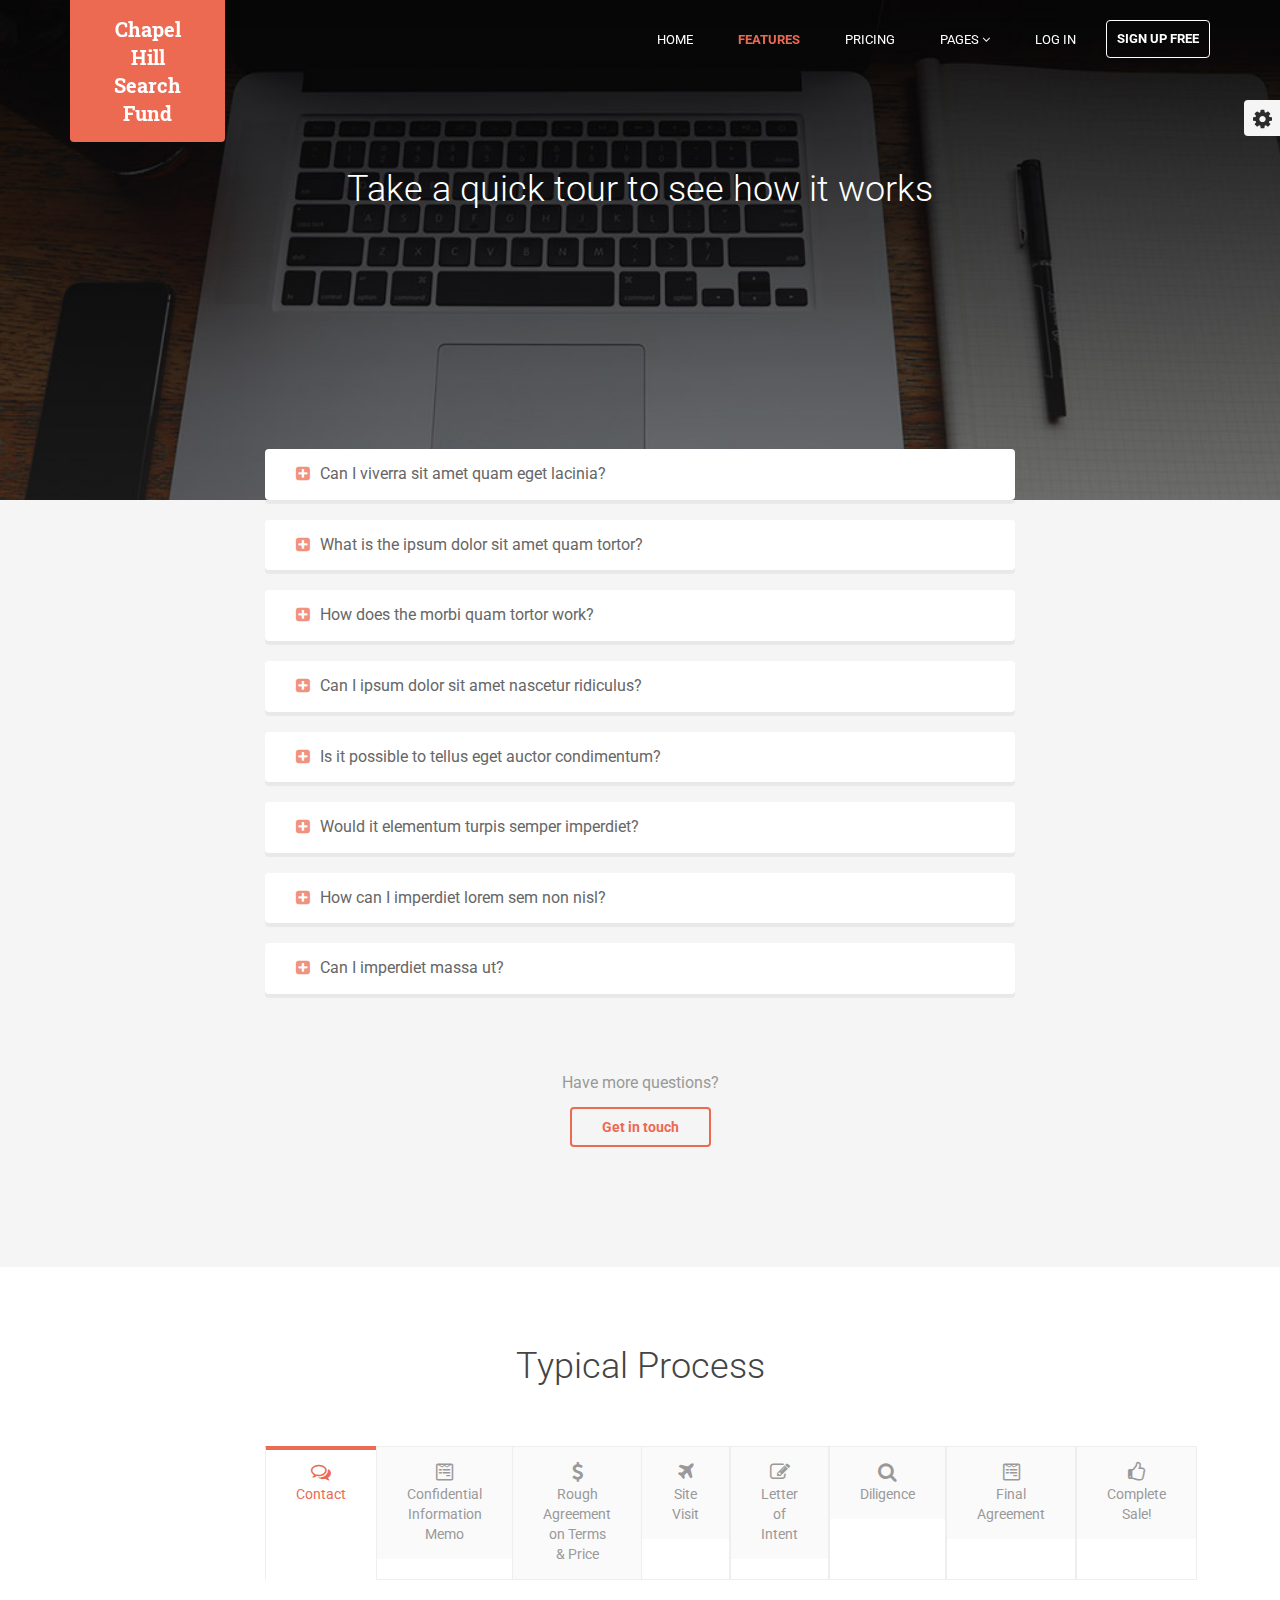
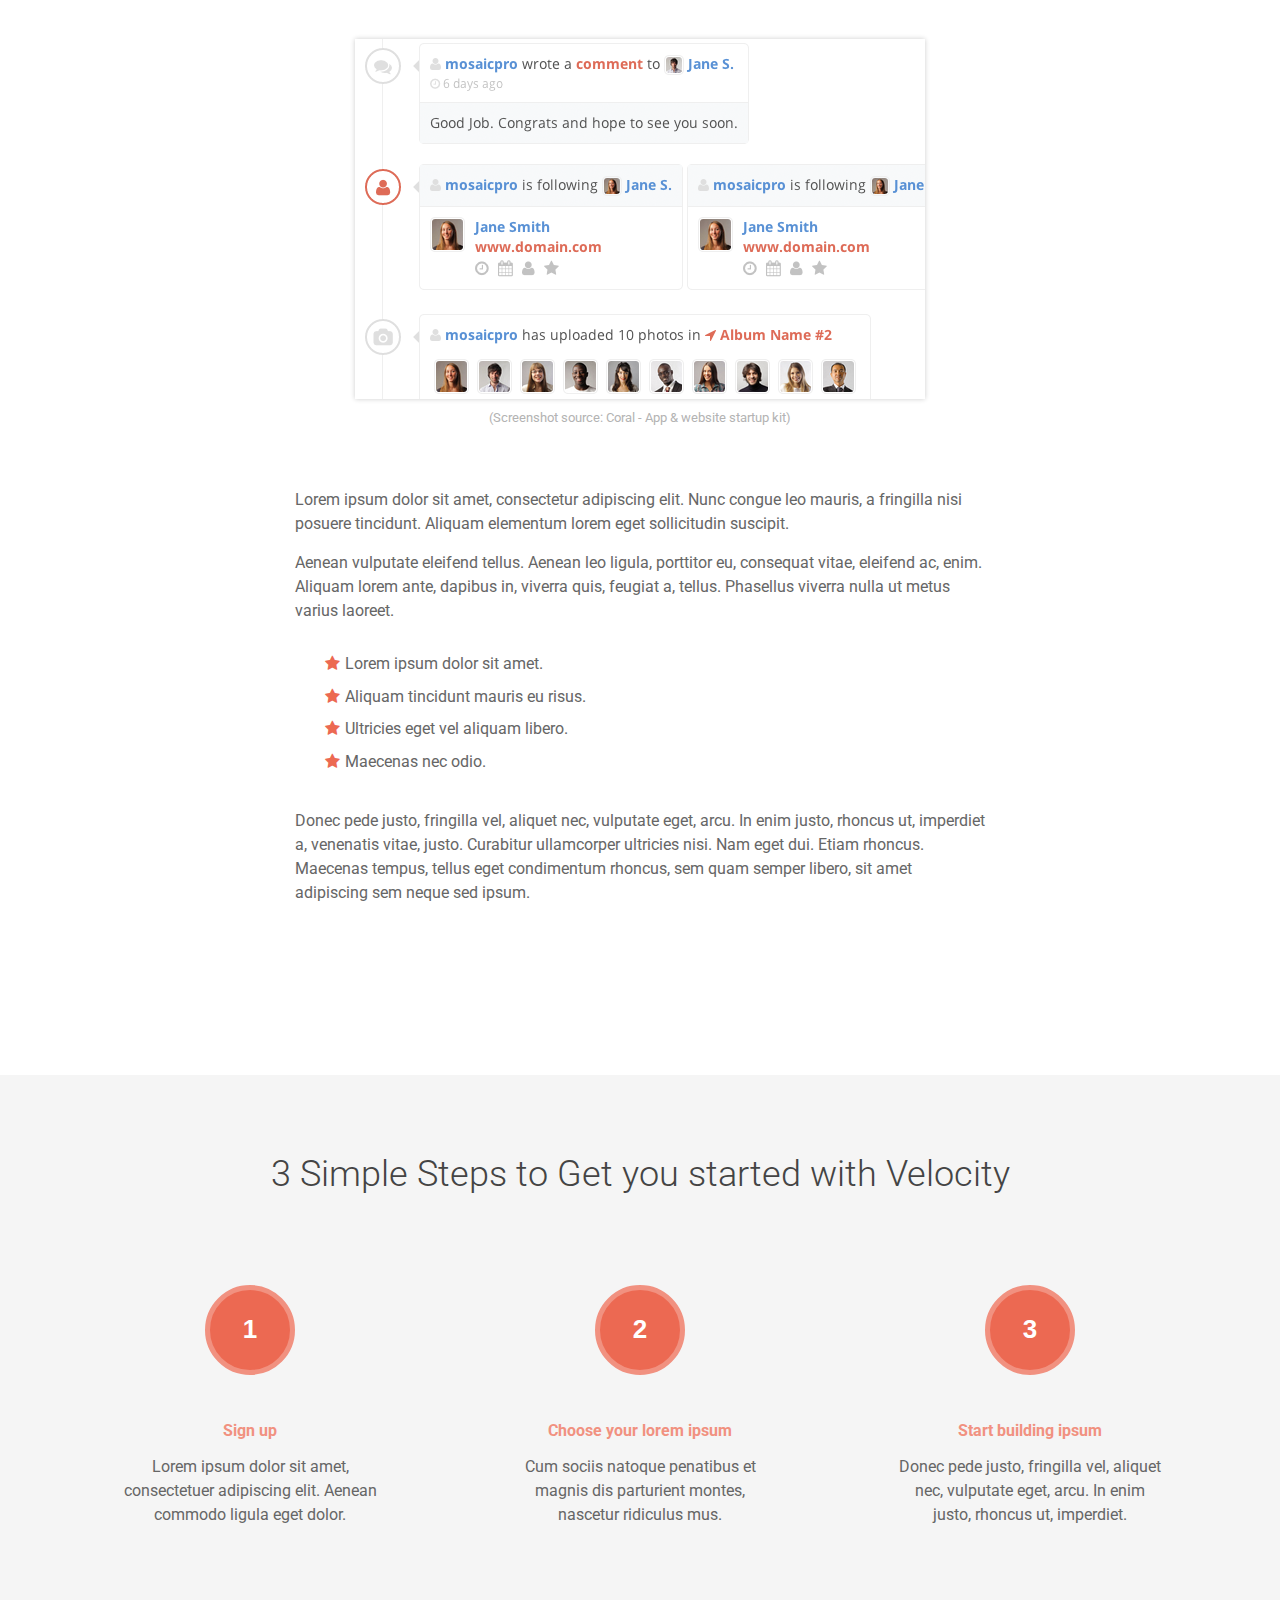
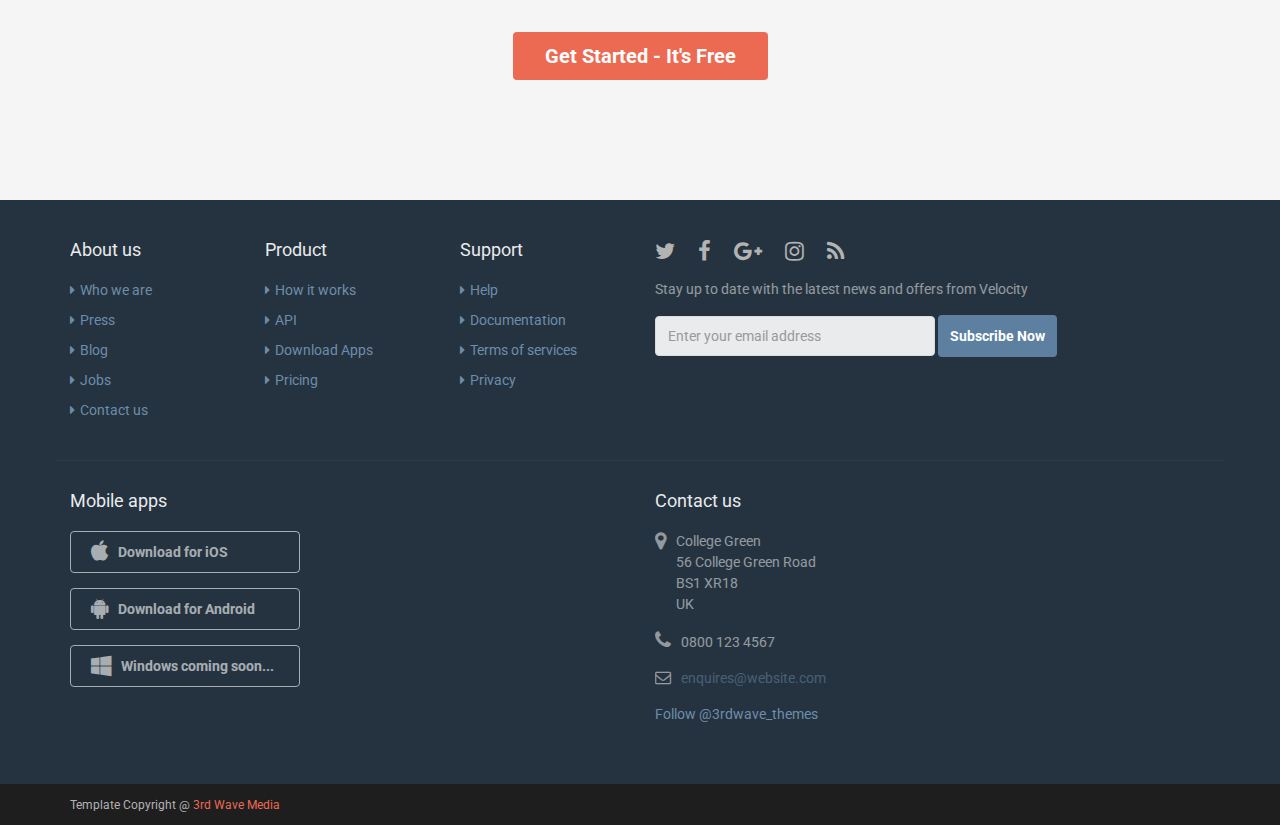
==== commit 6bbb6131: "Video adj" ====
--- a/faq.html
+++ b/faq.html
@@ -71,6 +71,15 @@
     <div class="headline-bg">
     </div><!--//headline-bg-->         
     
+    <!-- ******Video Section****** --> 
+    <section class="features-video section section-on-bg">
+        <div class="container text-center">          
+            <h2 class="title">Take a quick tour to see how it works</h2>
+            <div class="video-container">
+                
+            </div><!--//video-container--> 
+        </div><!--//container-->
+    </section><!--//feature-video-->
     
 <!-- ******FAQ Section****** --> 
     <section class="faq section has-bg-color">
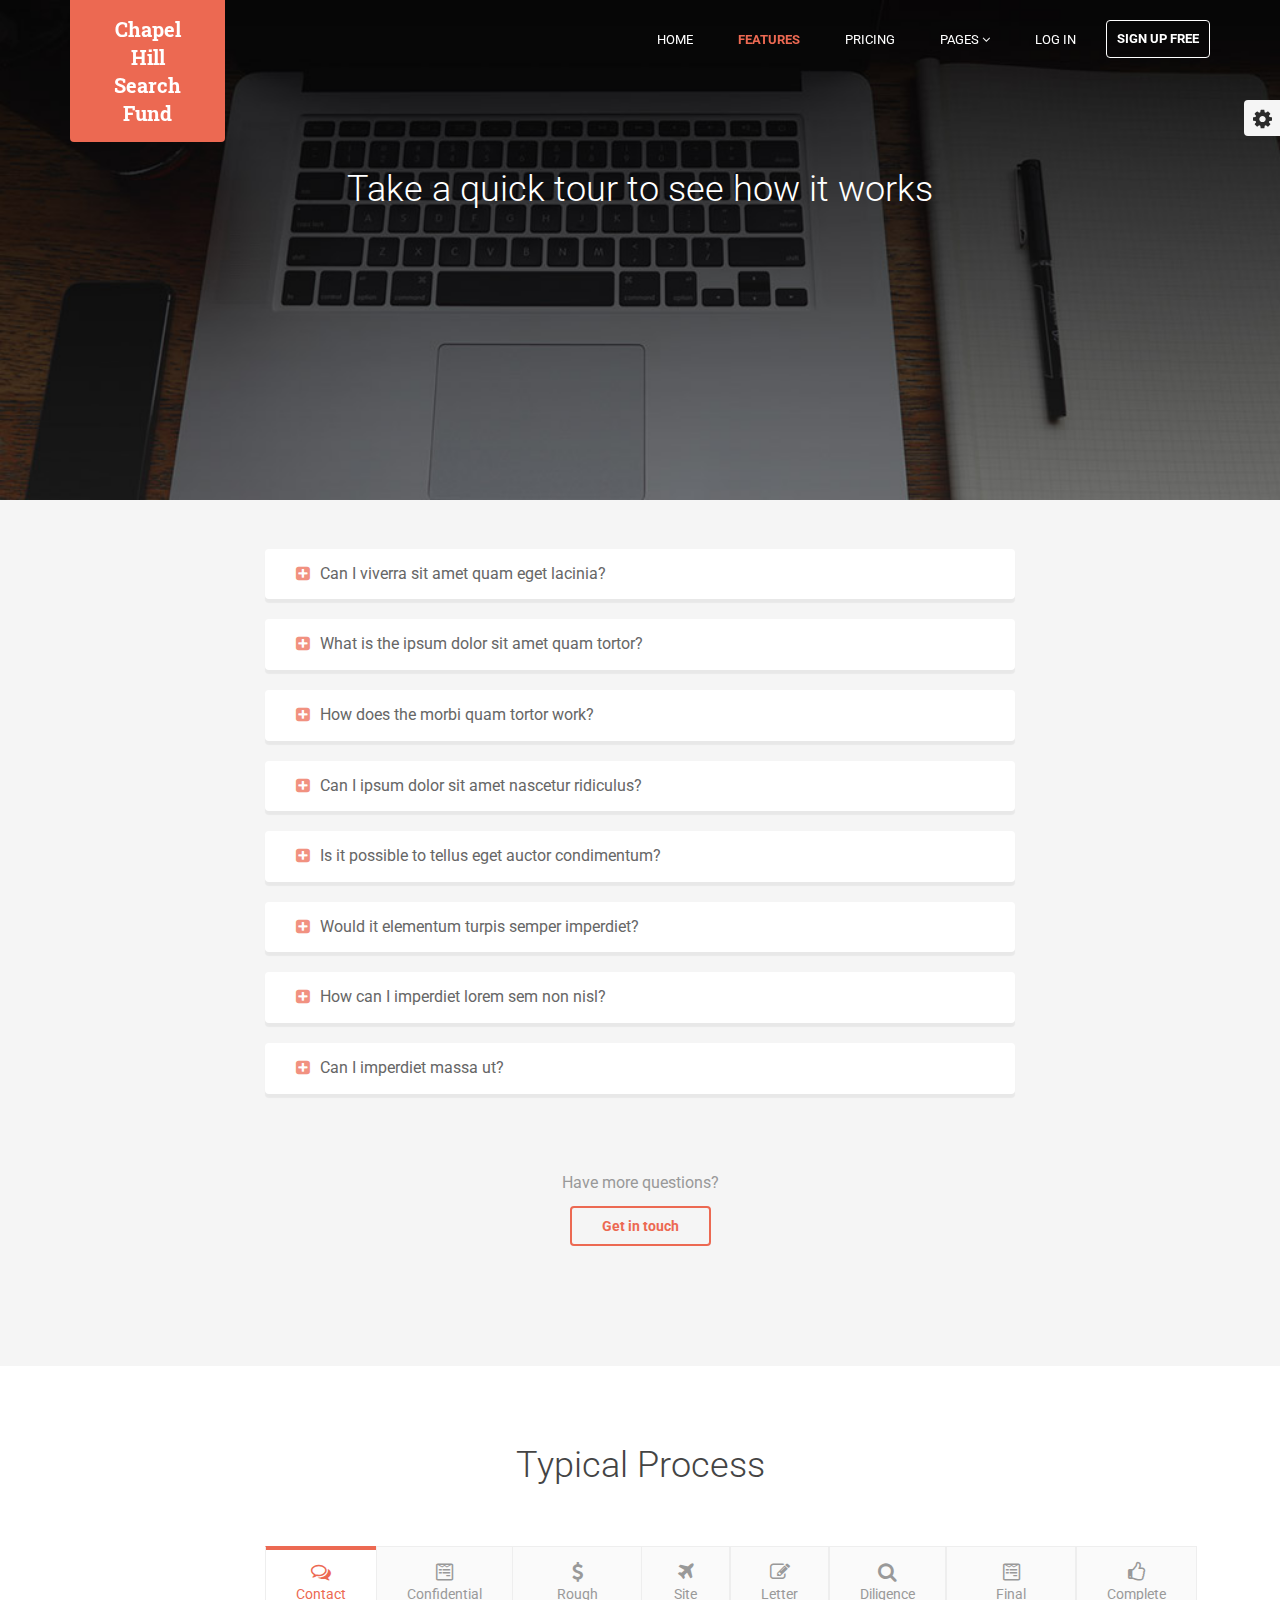
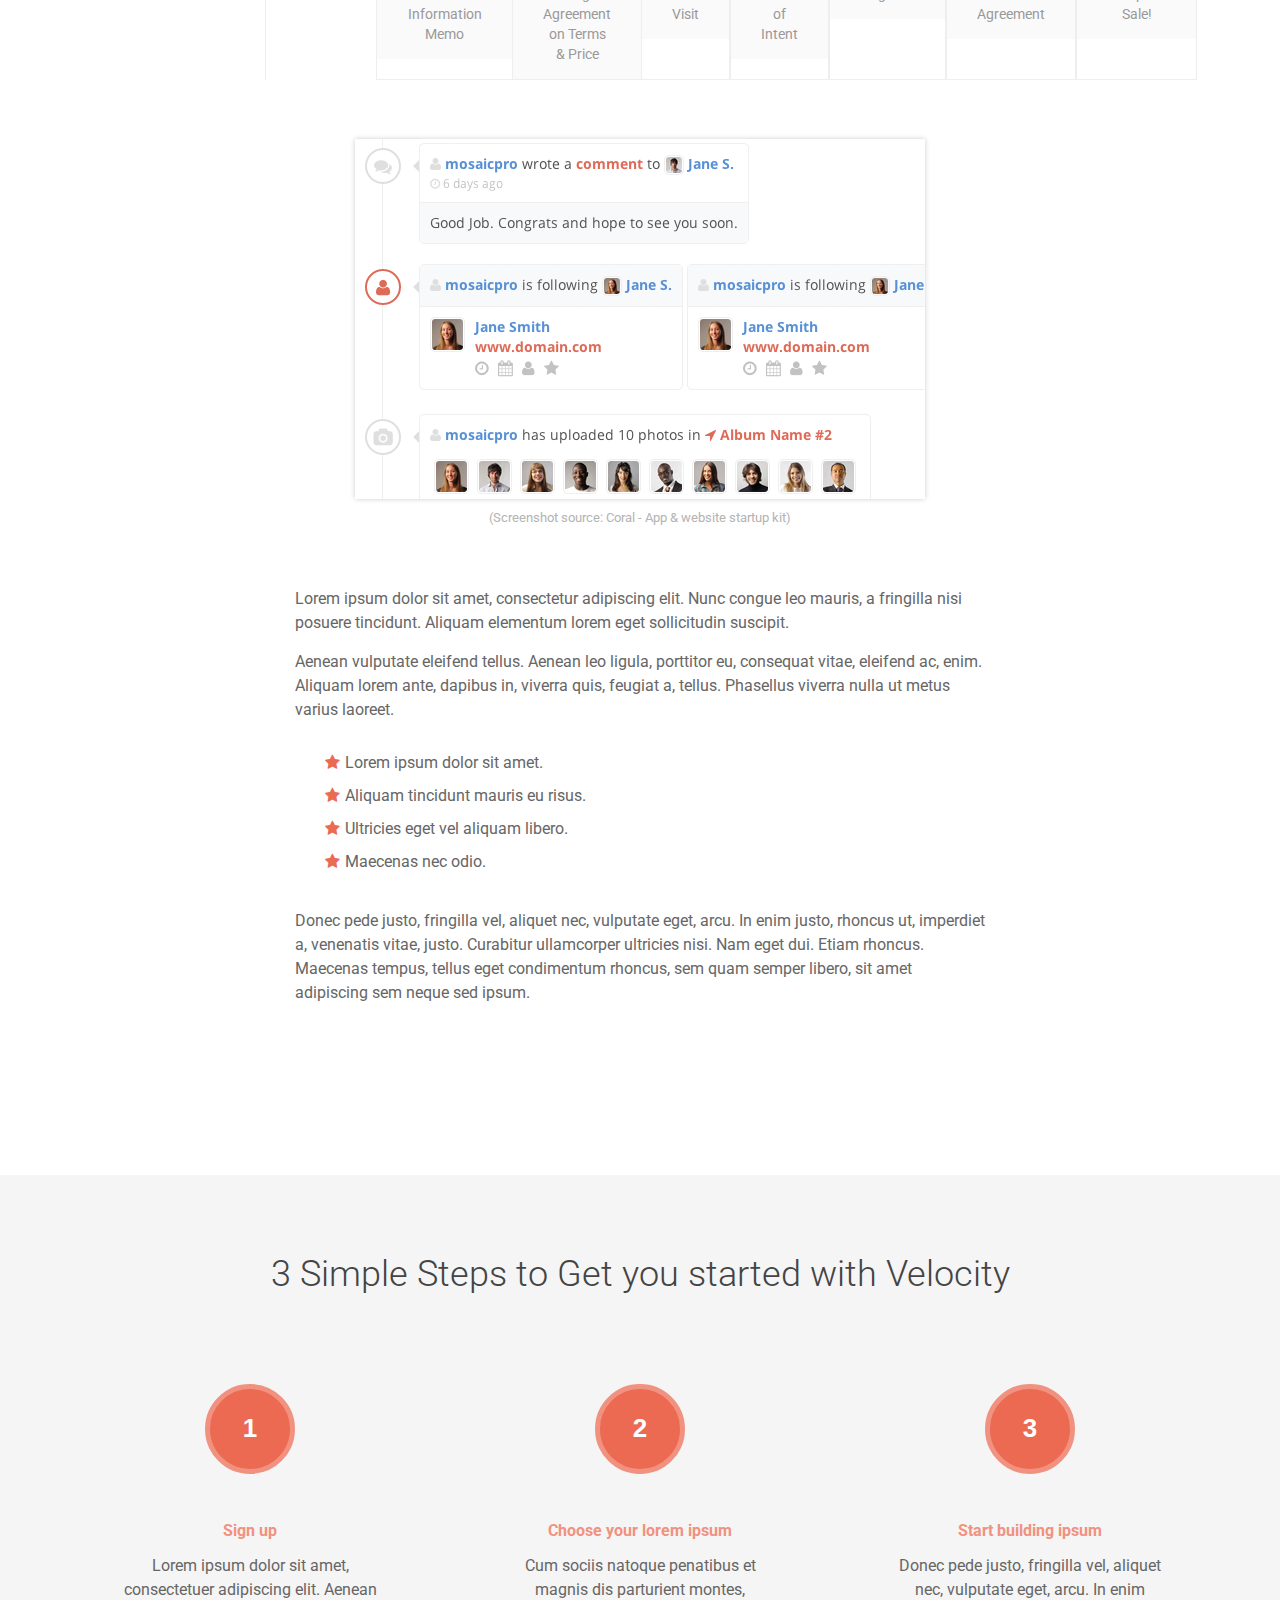
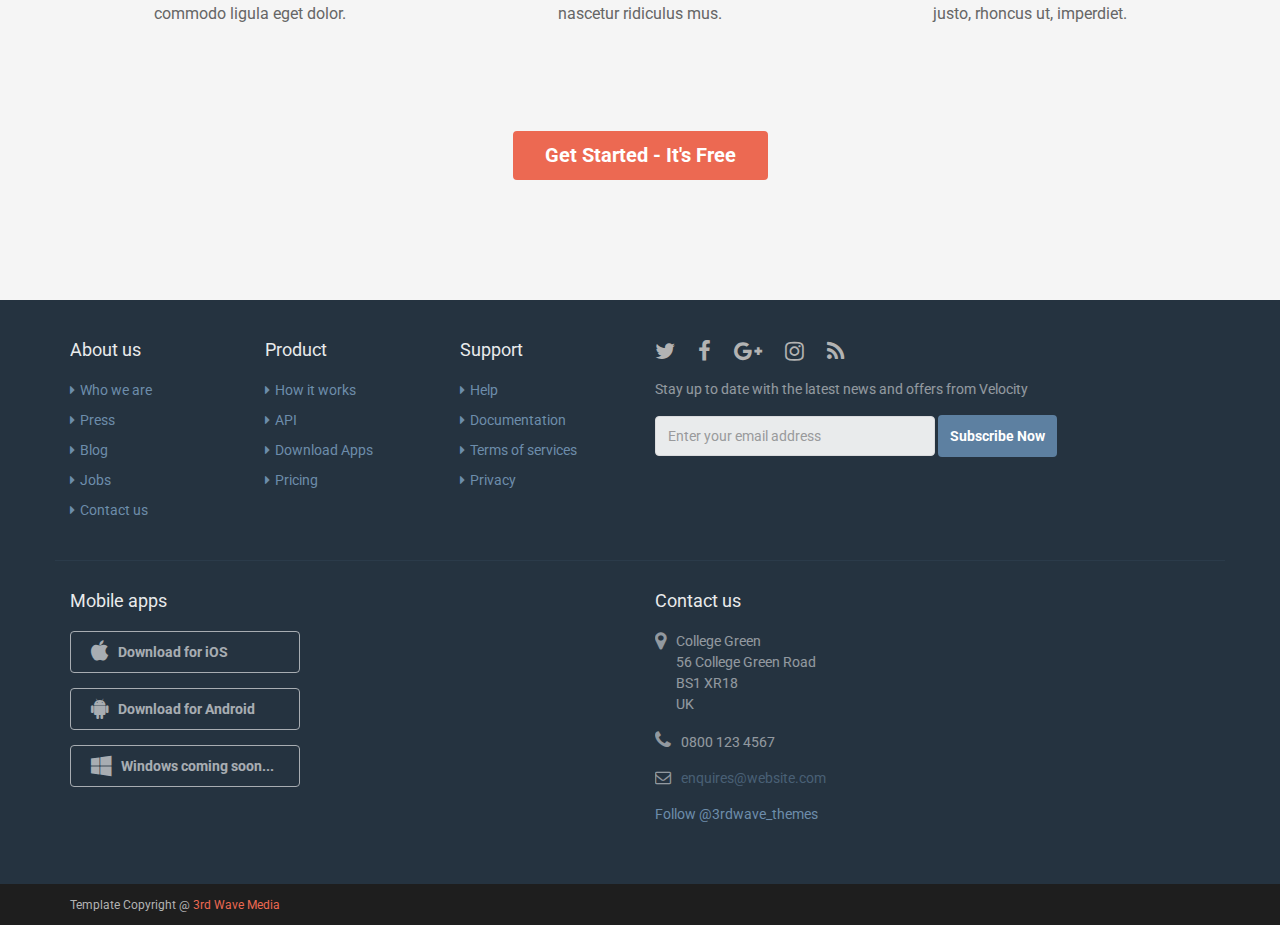
==== commit 787e050b: "Trying" ====
--- a/faq.html
+++ b/faq.html
@@ -83,6 +83,7 @@
     
 <!-- ******FAQ Section****** --> 
     <section class="faq section has-bg-color">
+        <h2 class="title">Take a quick tour to see how it works</h2>
         <div class="container">
             <h2 class="title text-center">Frequently Asked Questions</h2>
             <div class="row">
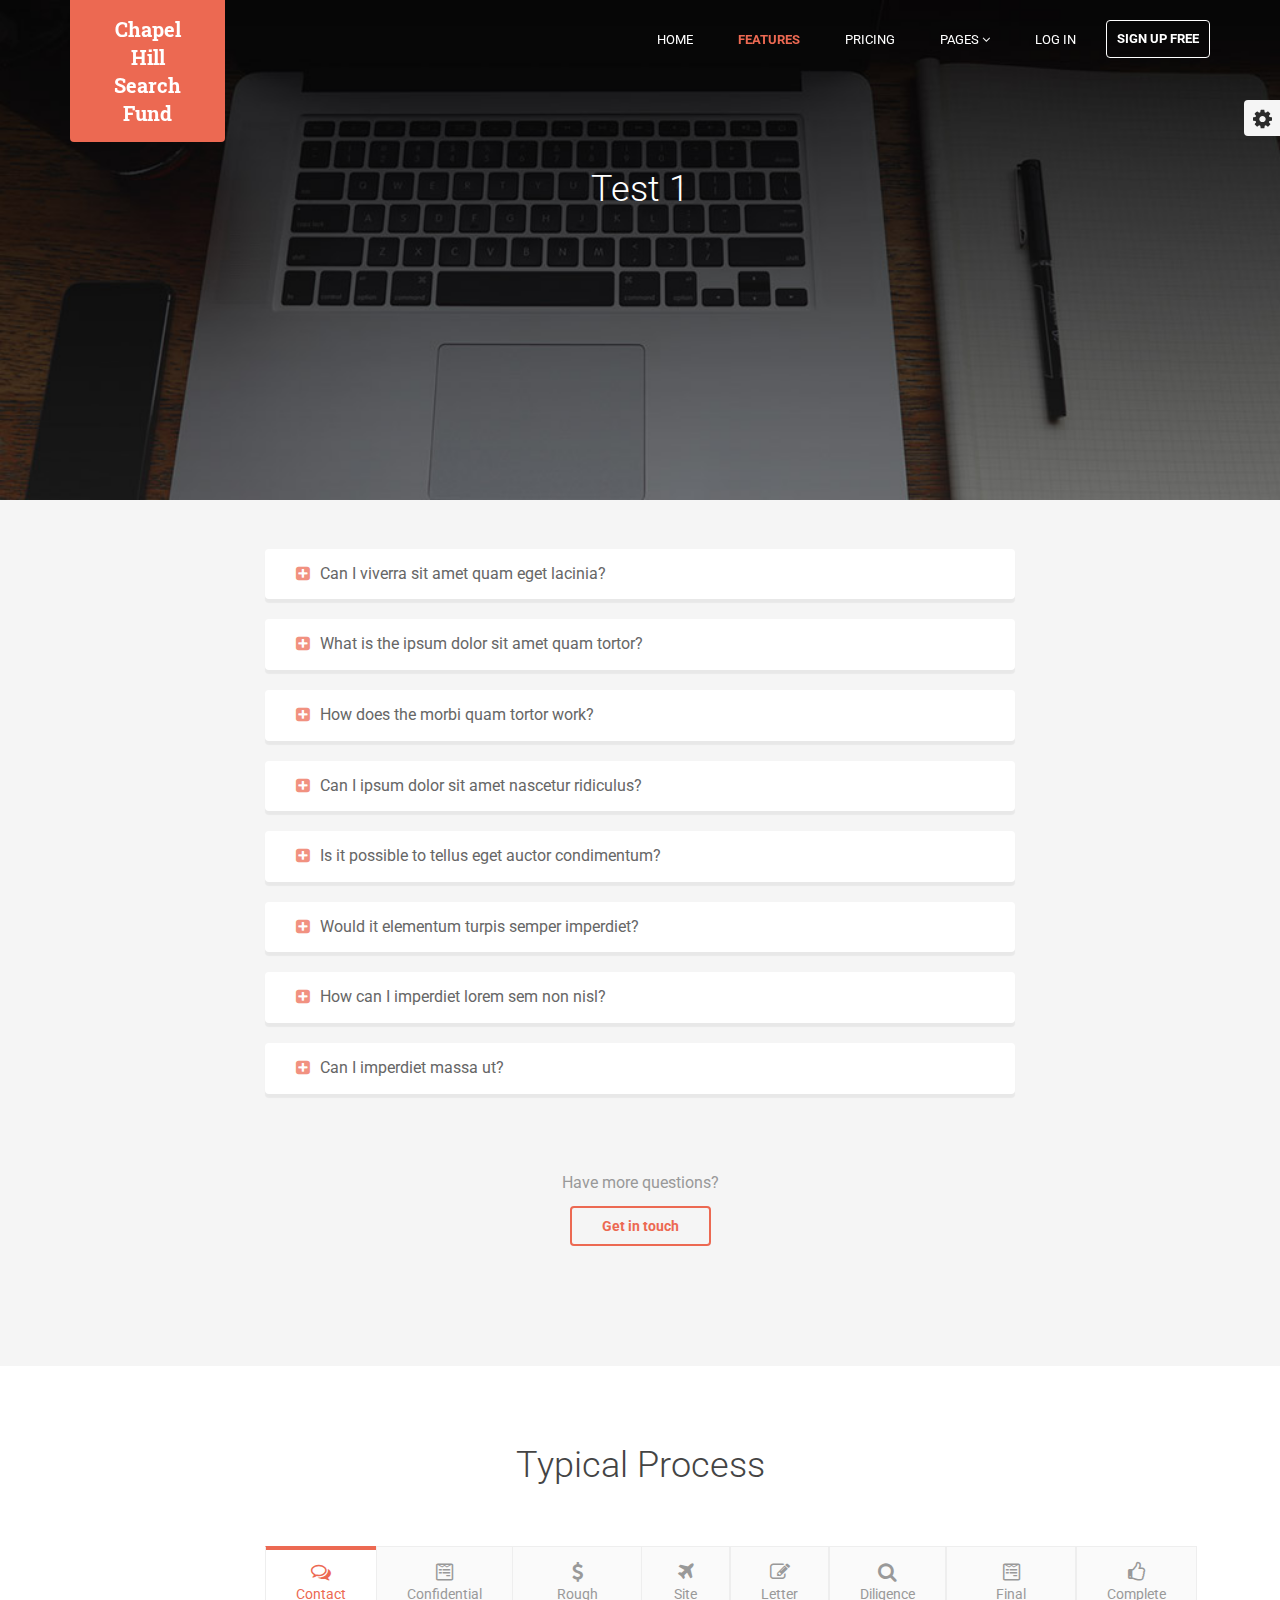
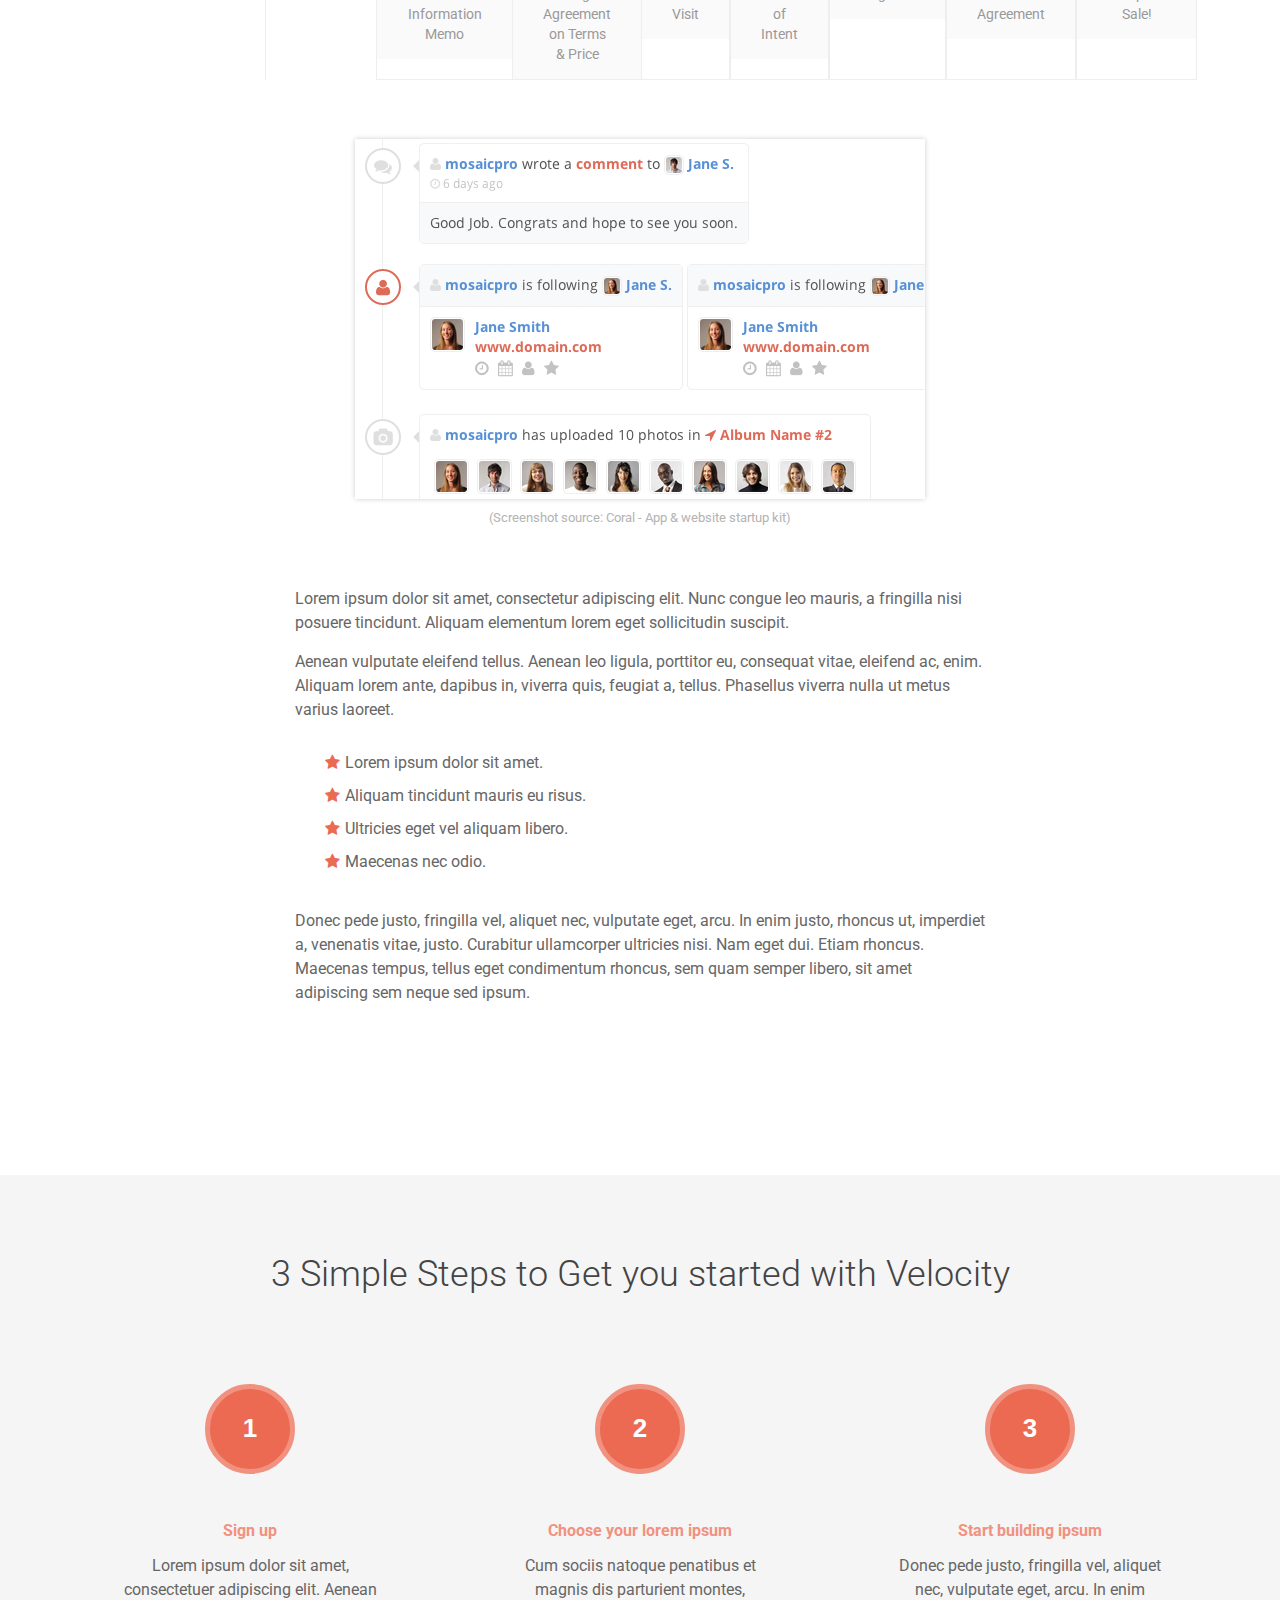
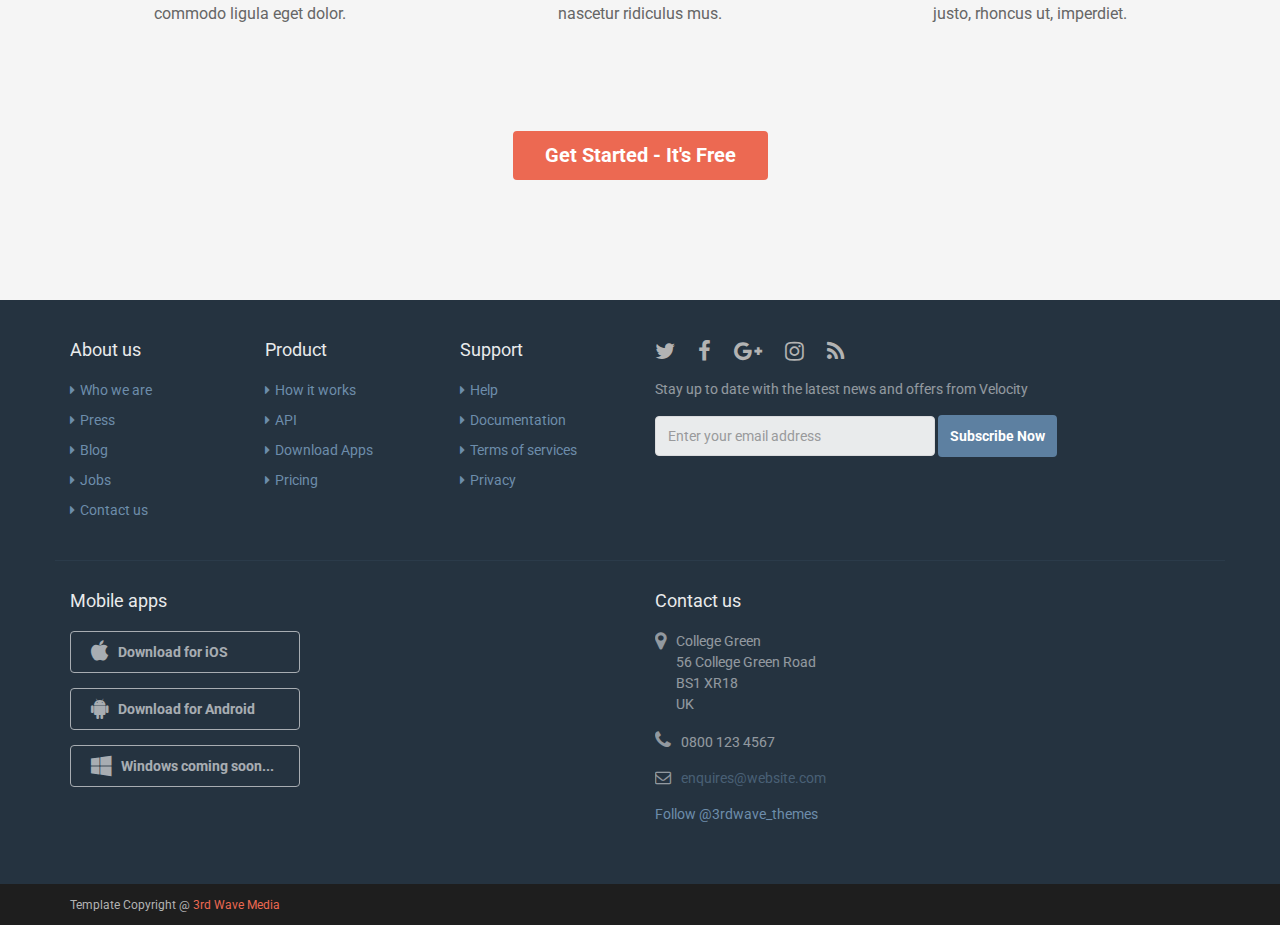
==== commit 8563b8af: "test 1 2" ====
--- a/faq.html
+++ b/faq.html
@@ -74,7 +74,7 @@
     <!-- ******Video Section****** --> 
     <section class="features-video section section-on-bg">
         <div class="container text-center">          
-            <h2 class="title">Take a quick tour to see how it works</h2>
+            <h2 class="title">Test 1</h2>
             <div class="video-container">
                 
             </div><!--//video-container--> 
@@ -83,7 +83,7 @@
     
 <!-- ******FAQ Section****** --> 
     <section class="faq section has-bg-color">
-        <h2 class="title">Take a quick tour to see how it works</h2>
+        <h2 class="title">Test 2</h2>
         <div class="container">
             <h2 class="title text-center">Frequently Asked Questions</h2>
             <div class="row">
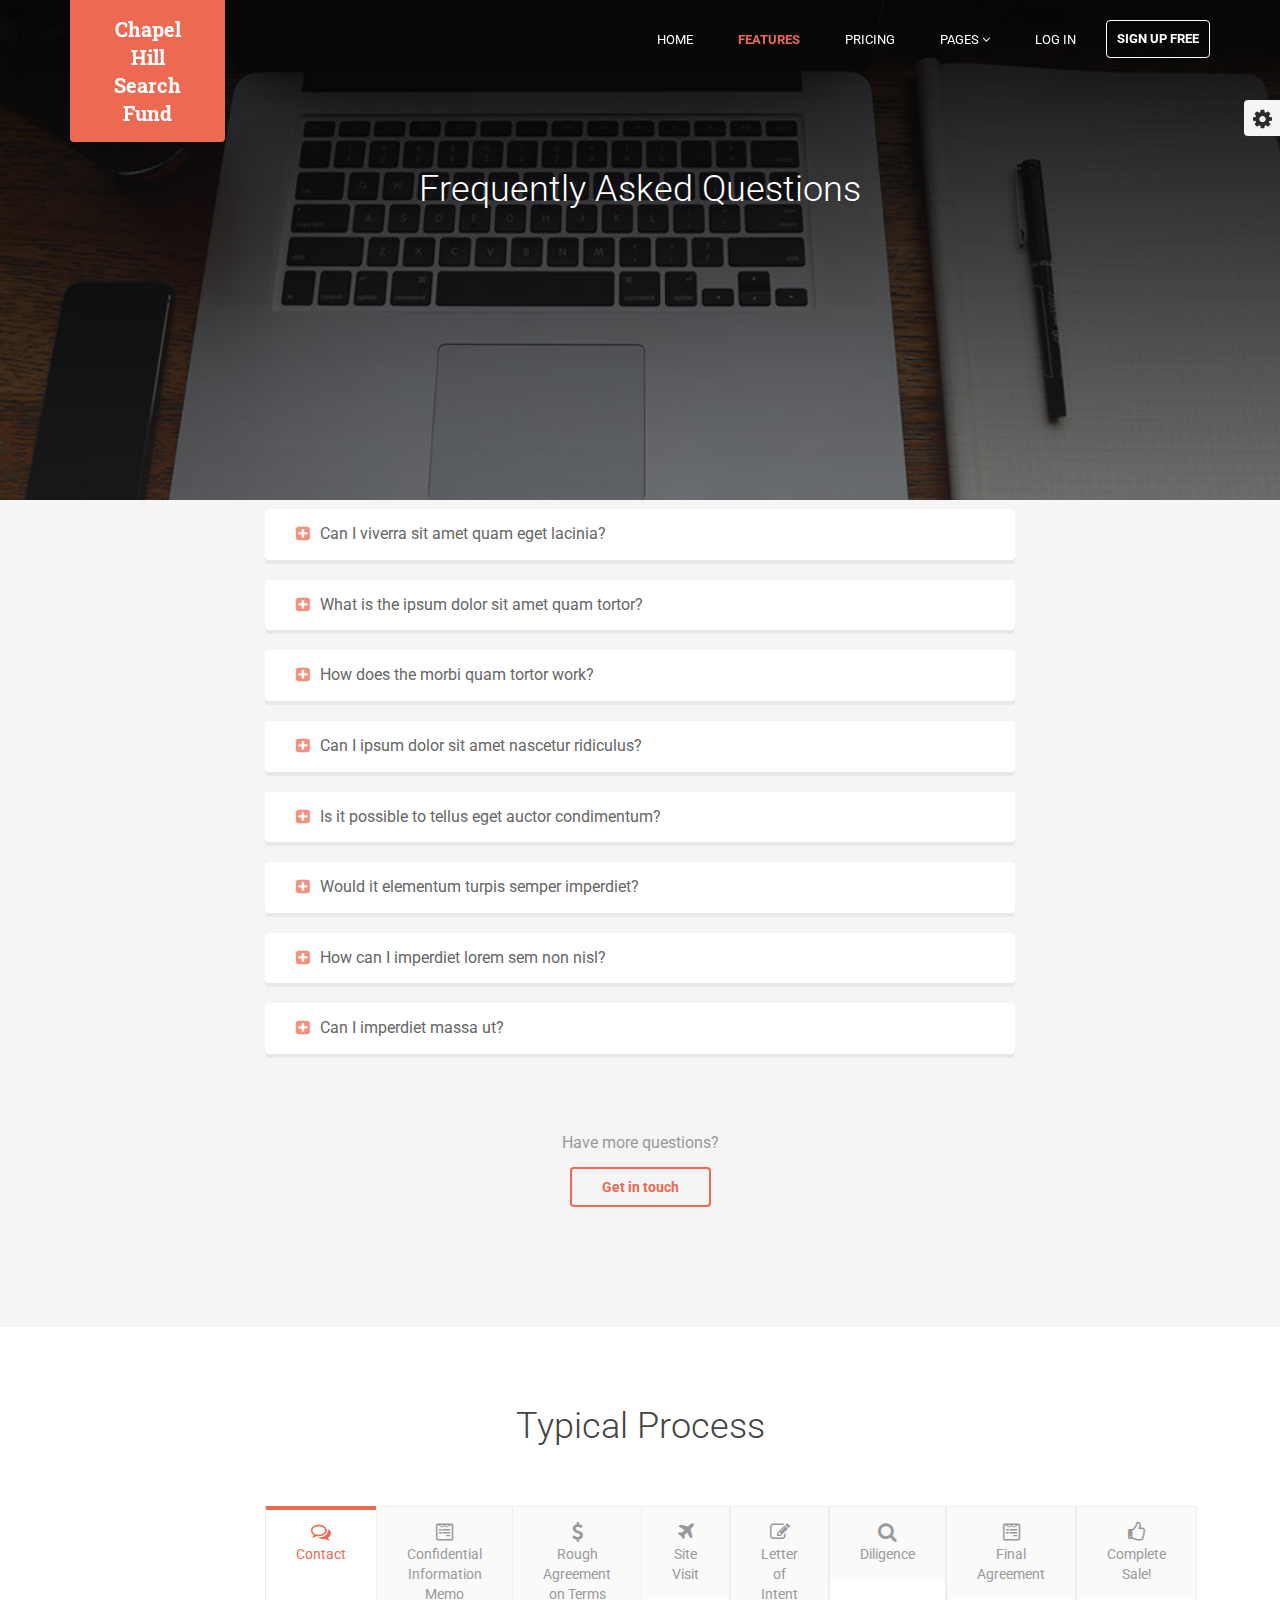
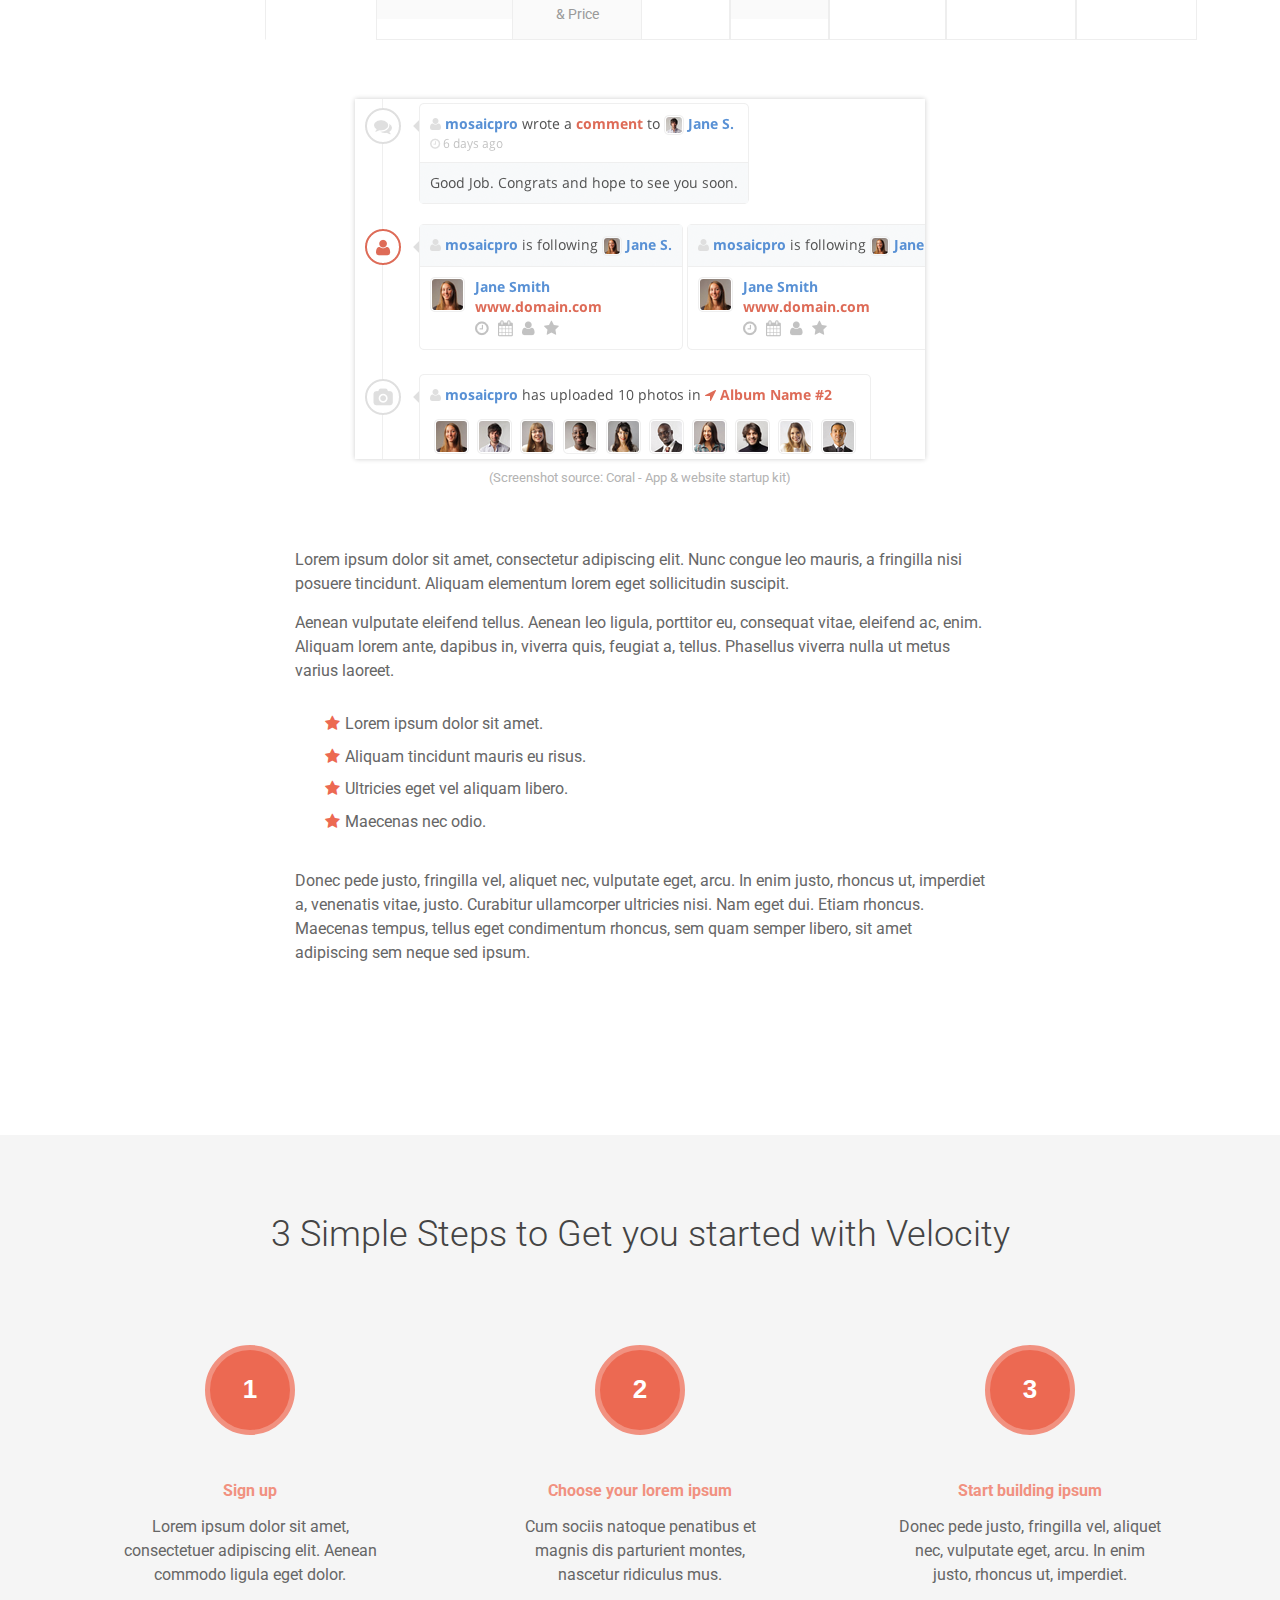
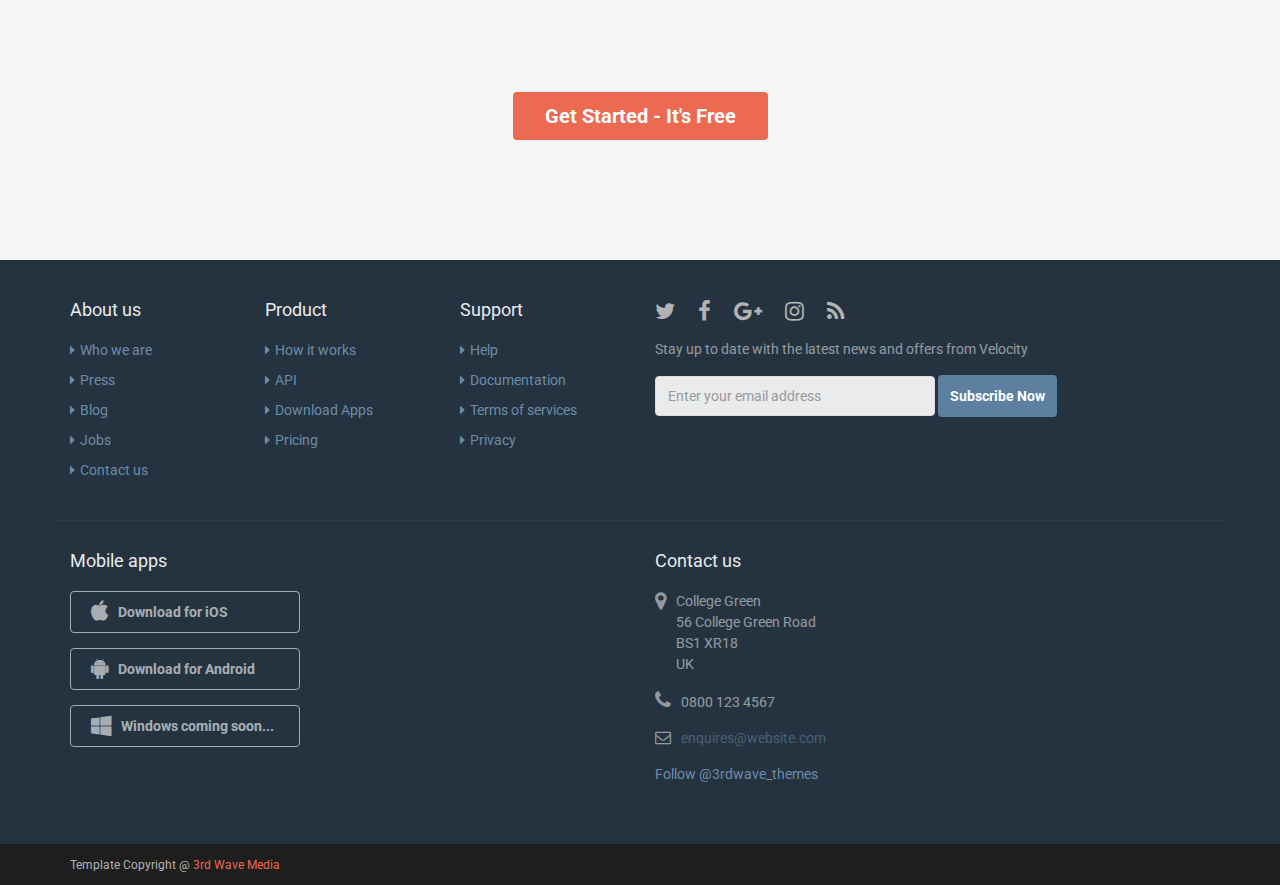
==== commit 918a1f59: "getting closer" ====
--- a/faq.html
+++ b/faq.html
@@ -74,7 +74,7 @@
     <!-- ******Video Section****** --> 
     <section class="features-video section section-on-bg">
         <div class="container text-center">          
-            <h2 class="title">Test 1</h2>
+            <h2 class="title">Frequently Asked Questions</h2>
             <div class="video-container">
                 
             </div><!--//video-container--> 
@@ -83,7 +83,7 @@
     
 <!-- ******FAQ Section****** --> 
     <section class="faq section has-bg-color">
-        <h2 class="title">Test 2</h2>
+        <h1 class="title"></h1>
         <div class="container">
             <h2 class="title text-center">Frequently Asked Questions</h2>
             <div class="row">
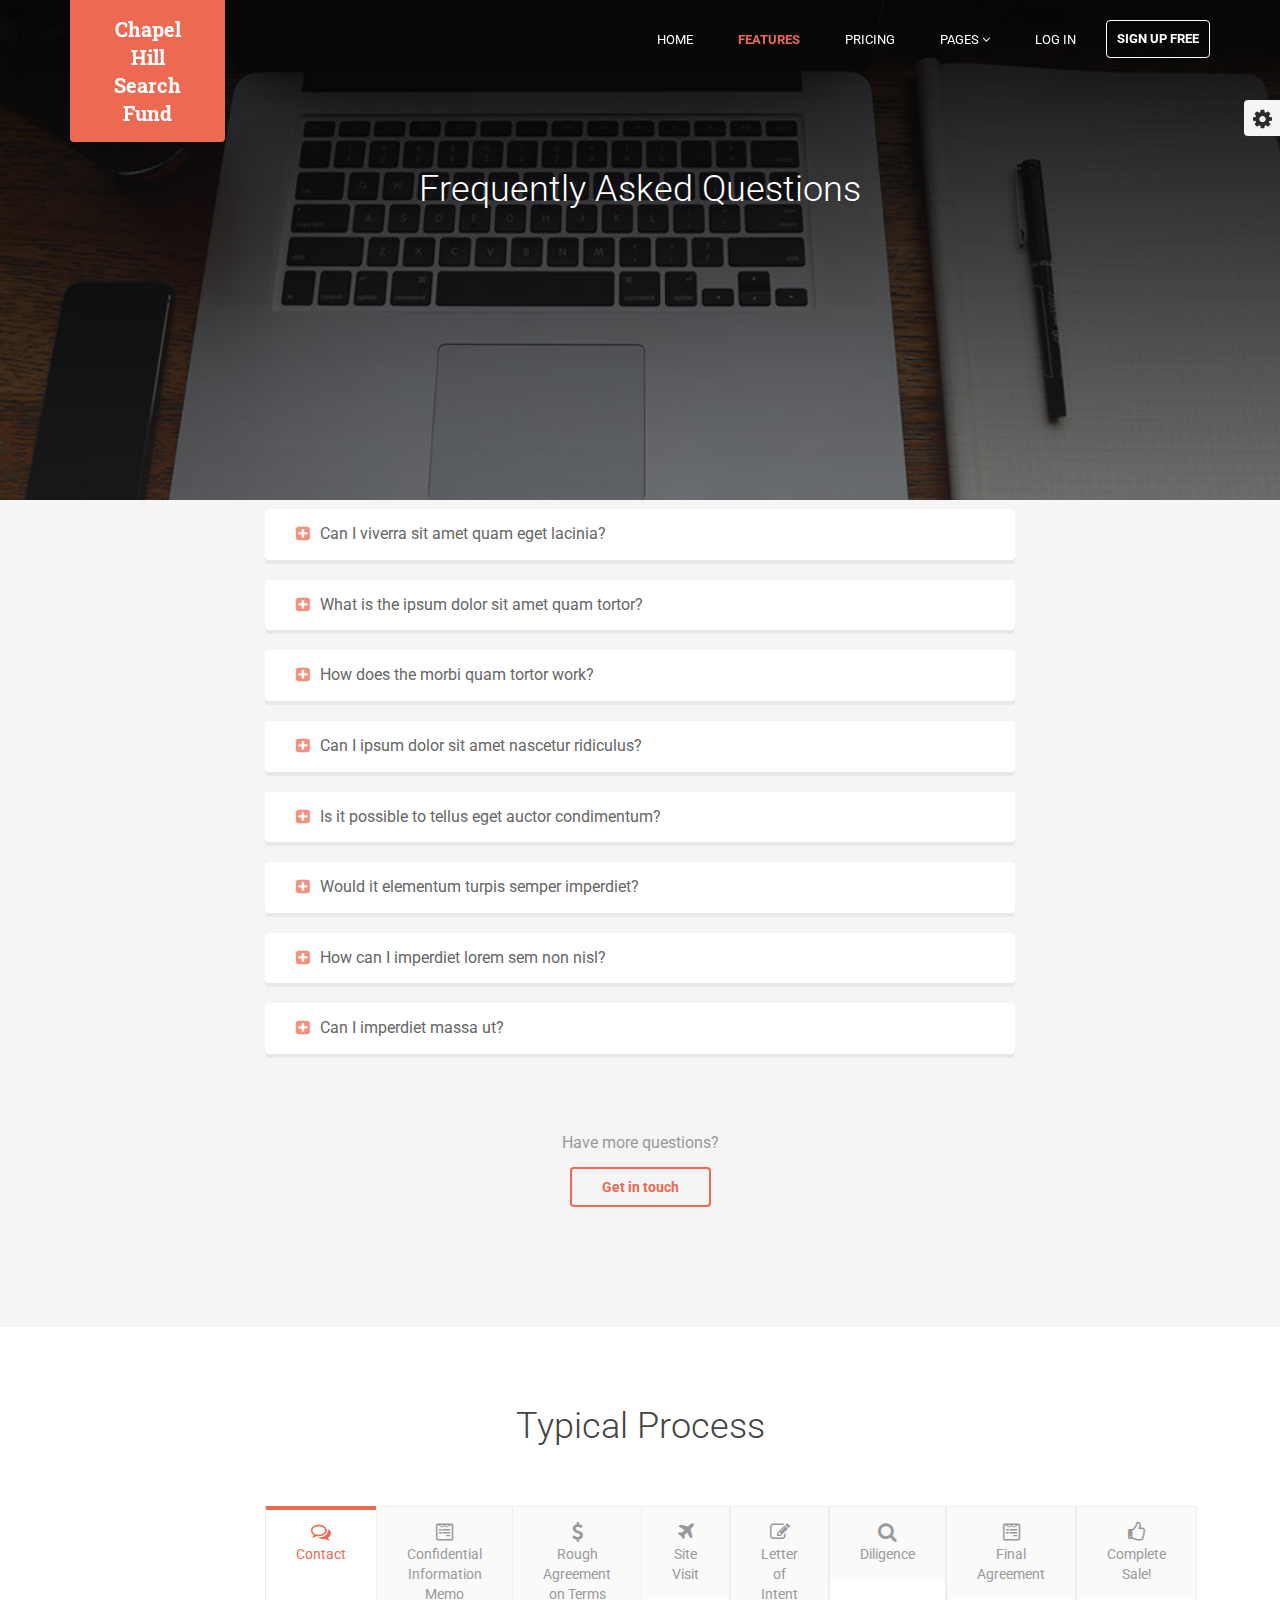
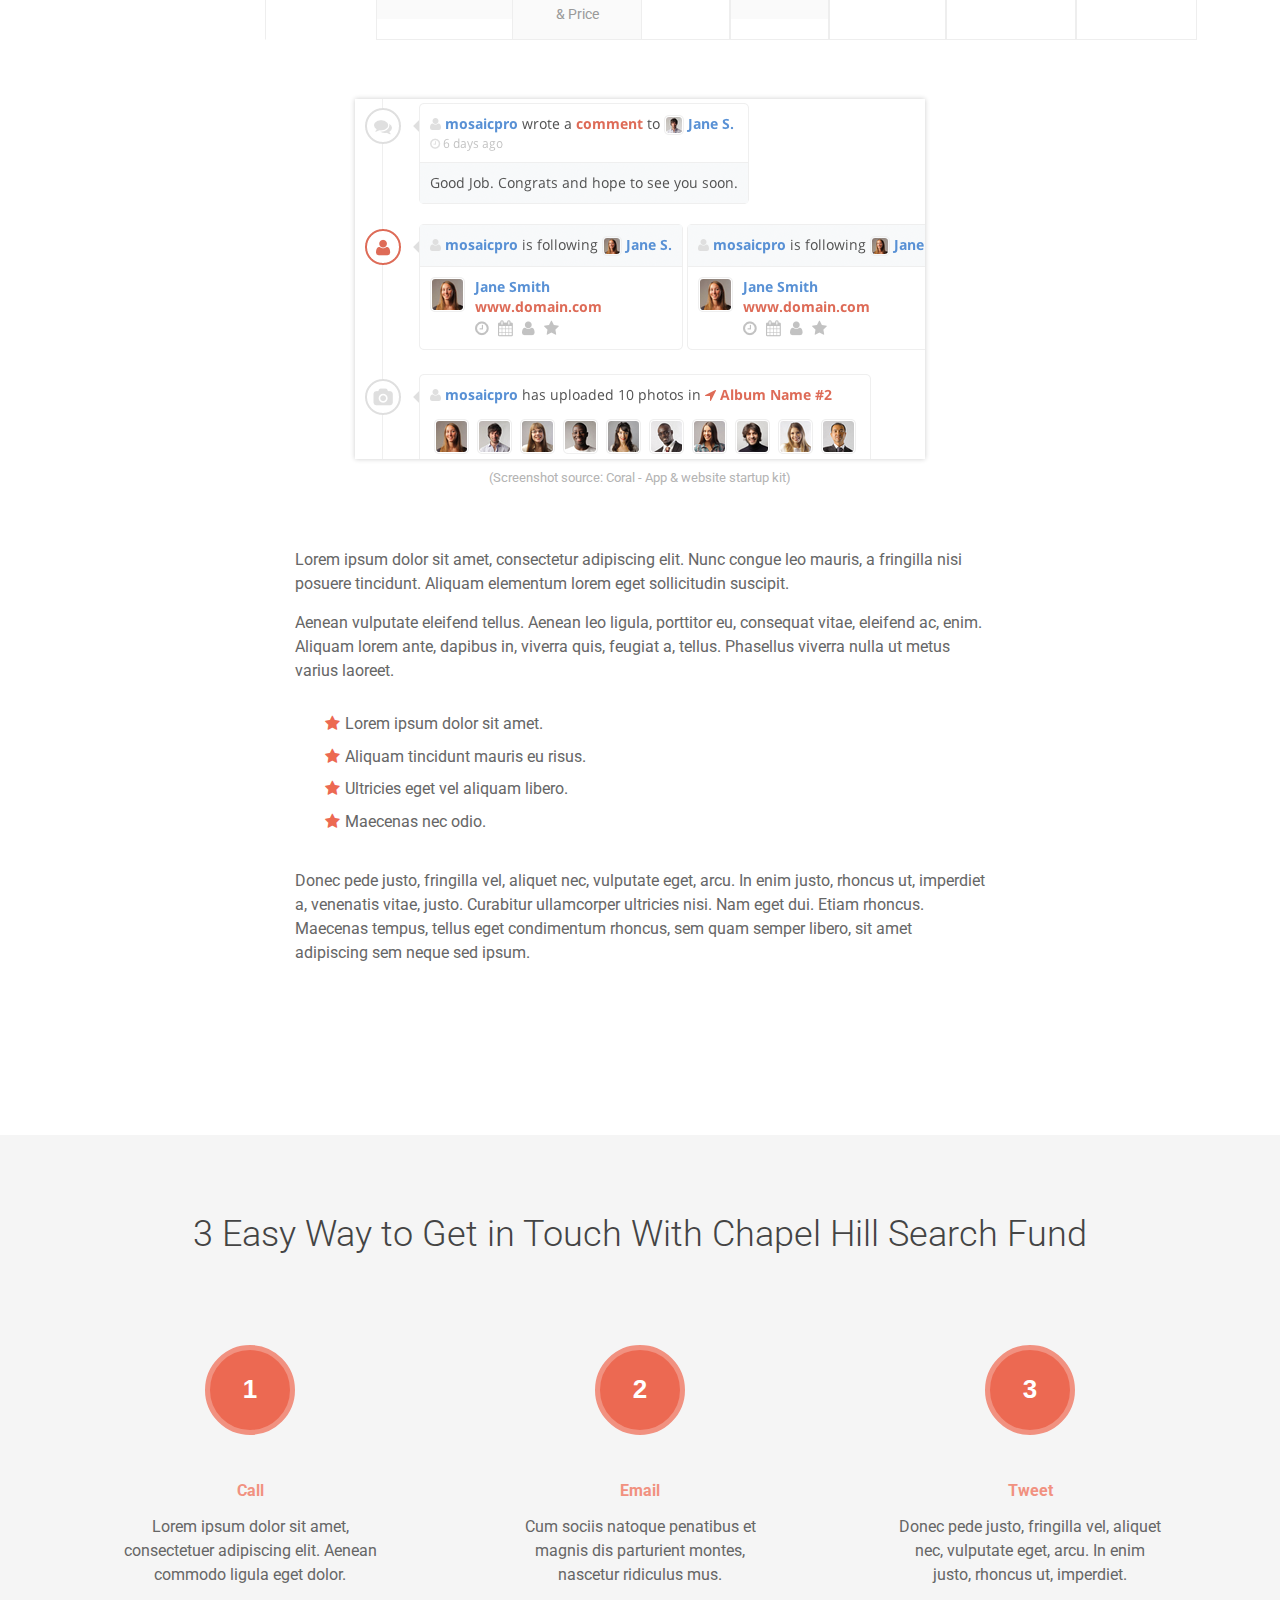
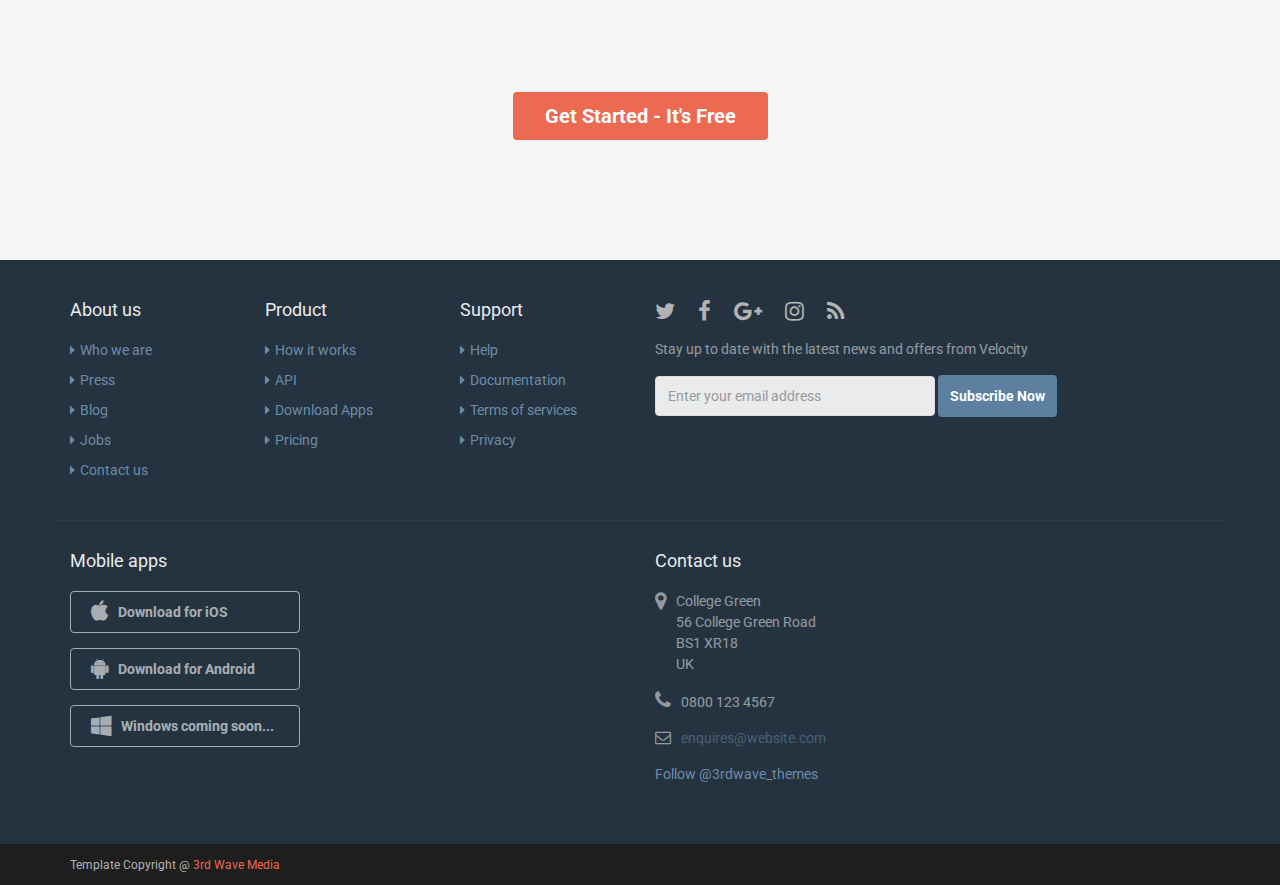
==== commit 820c22a1: "more changes!" ====
--- a/faq.html
+++ b/faq.html
@@ -405,18 +405,18 @@
     <!-- ******Steps Section****** --> 
     <section class="steps section">
         <div class="container">
-            <h2 class="title text-center">3 Simple Steps to Get you started with Velocity</h2>
+            <h2 class="title text-center">3 Easy Way to Get in Touch With Chapel Hill Search Fund</h2>
             <div class="row">
                  <div class="step text-center col-xs-12 col-sm-4">
-                     <h3 class="title"><span class="number">1</span><br /><span class="text">Sign up</span></h3>
+                     <h3 class="title"><span class="number">1</span><br /><span class="text">Call</span></h3>
                      <p>Lorem ipsum dolor sit amet, consectetuer adipiscing elit. Aenean commodo ligula eget dolor.</p>
                  </div><!--//step-->
                  <div class="step text-center col-xs-12 col-sm-4">
-                     <h3 class="title"><span class="number">2</span><br /><span class="text">Choose your lorem ipsum</span></h3>
+                     <h3 class="title"><span class="number">2</span><br /><span class="text">Email</span></h3>
                      <p>Cum sociis natoque penatibus et magnis dis parturient montes, nascetur ridiculus mus.</p>
                  </div><!--//step-->
                  <div class="step text-center col-xs-12 col-sm-4">
-                     <h3 class="title"><span class="number">3</span><br /><span class="text">Start building ipsum</span></h3>
+                     <h3 class="title"><span class="number">3</span><br /><span class="text">Tweet</span></h3>
                      <p>Donec pede justo, fringilla vel, aliquet nec, vulputate eget, arcu. In enim justo, rhoncus ut, imperdiet.</p>
                  </div><!--//step-->
             </div><!--//row-->
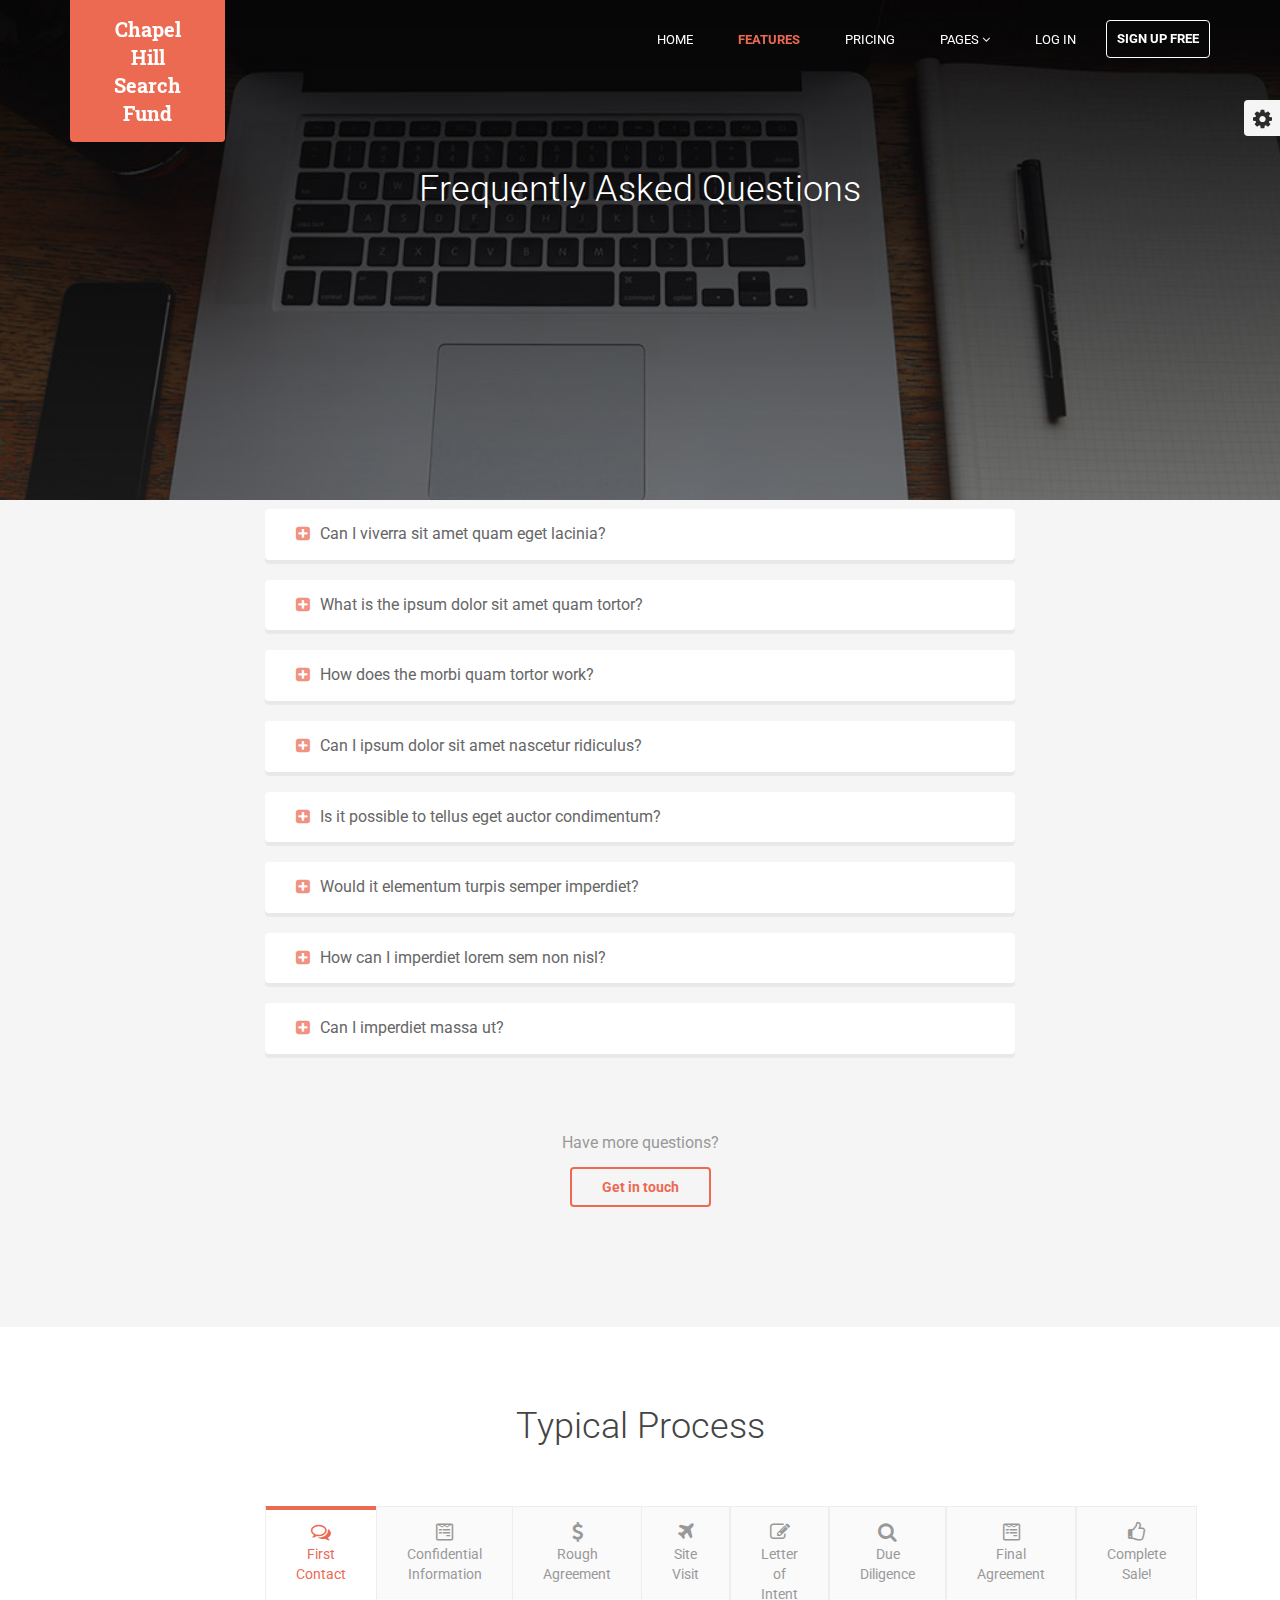
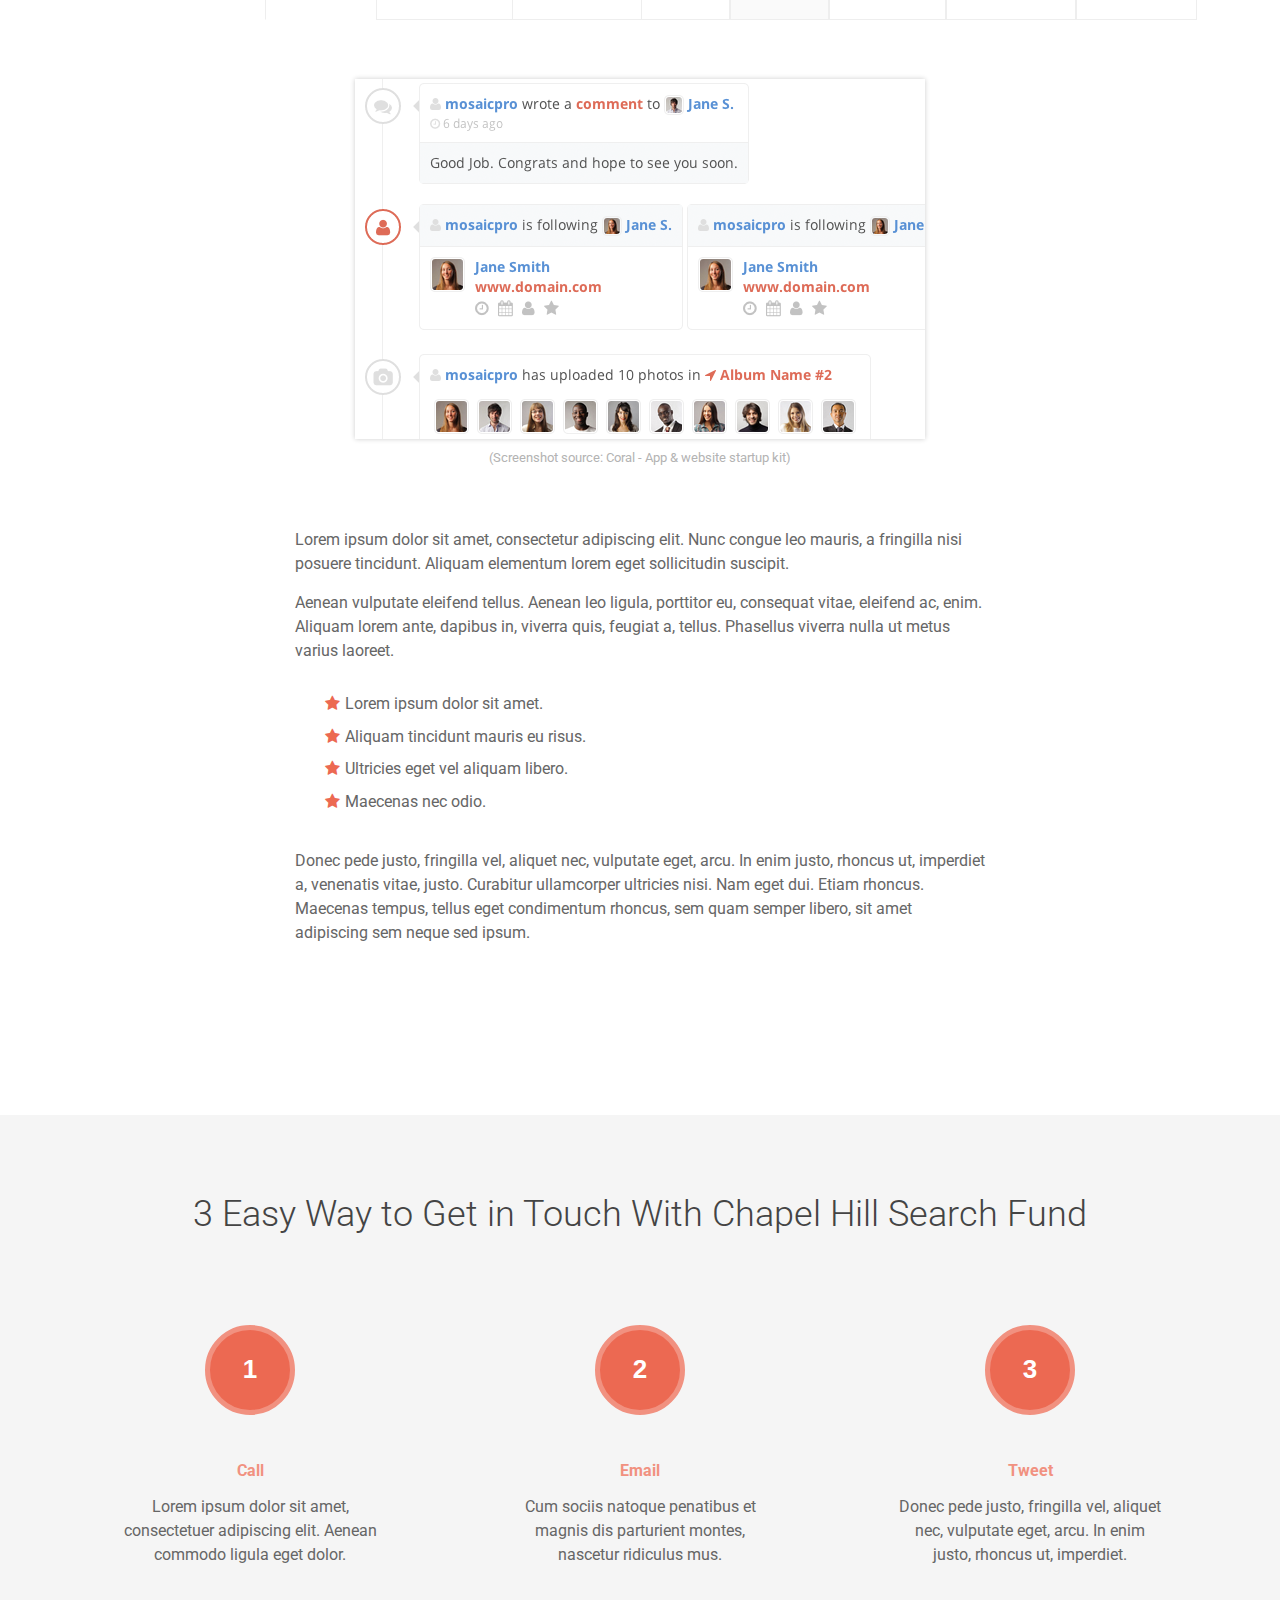
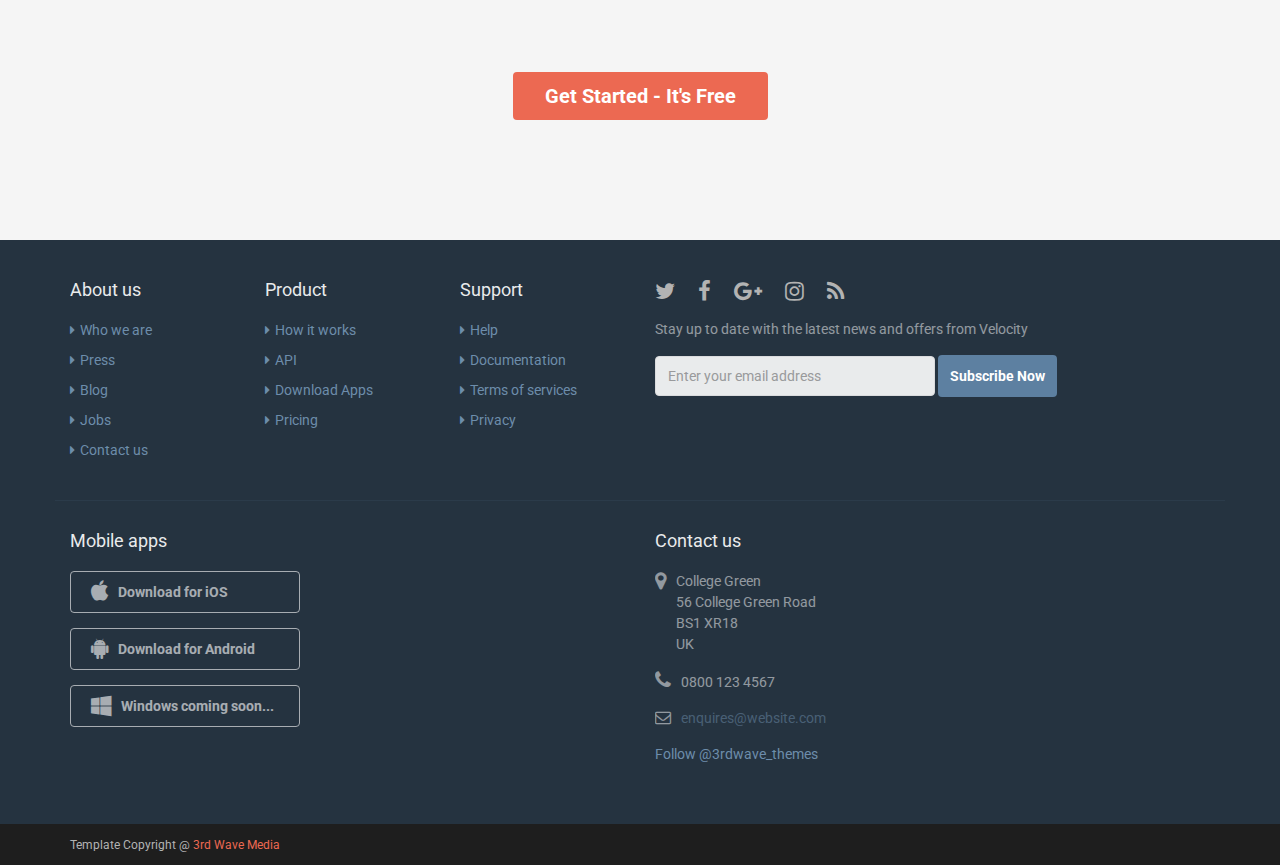
==== commit 912dc42c: "faq changes" ====
--- a/faq.html
+++ b/faq.html
@@ -289,12 +289,12 @@
                 <div class=" text-center col-md-8 col-sm-10 col-xs-12 col-md-offset-2 col-sm-offset-1 col-xs-offset-0">
                     <!-- Nav tabs -->
                     <ul class="nav nav-tabs text-center" role="tablist">
-                        <li class="active"><a href="#feature-1" role="tab" data-toggle="tab"><i class="fa fa-comments-o"></i><br /><span class="hidden-sm hidden-xs">Contact</span></a></li>
-                        <li><a href="#feature-2" role="tab" data-toggle="tab"><i class="fa fa-wpforms"></i><br /><span class="hidden-sm hidden-xs">Confidential Information Memo</span></a></li>
-                        <li><a href="#feature-3" role="tab" data-toggle="tab"><i class="fa fa-dollar"></i><br /><span class="hidden-sm hidden-xs">Rough Agreement on Terms & Price</span></a></li>
+                        <li class="active"><a href="#feature-1" role="tab" data-toggle="tab"><i class="fa fa-comments-o"></i><br /><span class="hidden-sm hidden-xs">First Contact</span></a></li>
+                        <li><a href="#feature-2" role="tab" data-toggle="tab"><i class="fa fa-wpforms"></i><br /><span class="hidden-sm hidden-xs">Confidential Information</span></a></li>
+                        <li><a href="#feature-3" role="tab" data-toggle="tab"><i class="fa fa-dollar"></i><br /><span class="hidden-sm hidden-xs">Rough Agreement</span></a></li>
                         <li class="last"><a href="#feature-4" role="tab" data-toggle="tab"><i class="fa fa-plane"></i><br /><span class="hidden-sm hidden-xs">Site Visit</span></a></li>
                         <li class="last"><a href="#feature-4" role="tab" data-toggle="tab"><i class="fa fa-pencil-square-o"></i><br /><span class="hidden-sm hidden-xs">Letter of Intent</span></a></li>
-                        <li class="last"><a href="#feature-4" role="tab" data-toggle="tab"><i class="fa fa-search"></i><br /><span class="hidden-sm hidden-xs">Diligence</span></a></li>
+                        <li class="last"><a href="#feature-4" role="tab" data-toggle="tab"><i class="fa fa-search"></i><br /><span class="hidden-sm hidden-xs">Due Diligence</span></a></li>
                         <li class="last"><a href="#feature-4" role="tab" data-toggle="tab"><i class="fa fa-wpforms"></i><br /><span class="hidden-sm hidden-xs">Final Agreement</span></a></li>
                         <li class="last"><a href="#feature-4" role="tab" data-toggle="tab"><i class="fa fa-thumbs-o-up"></i><br /><span class="hidden-sm hidden-xs">Complete Sale!</span></a></li>
                     </ul><!--//nav-tabs-->
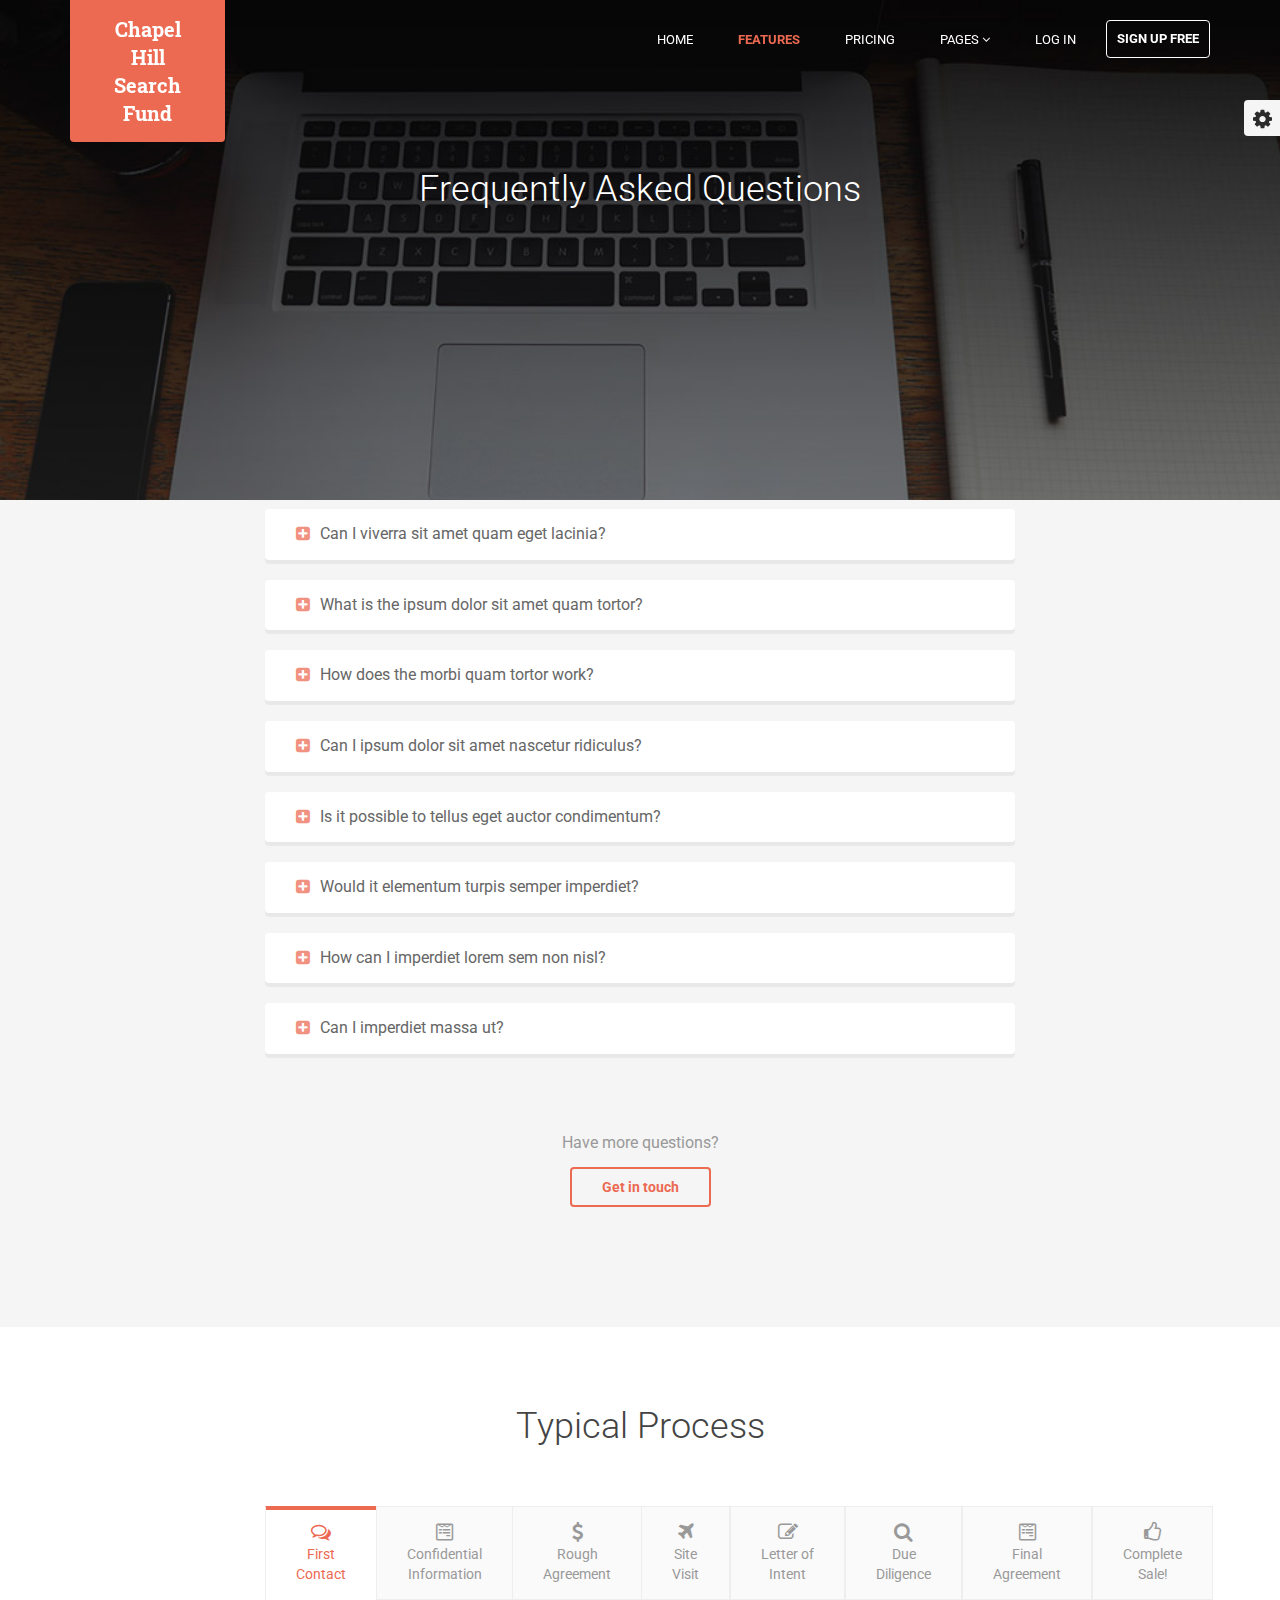
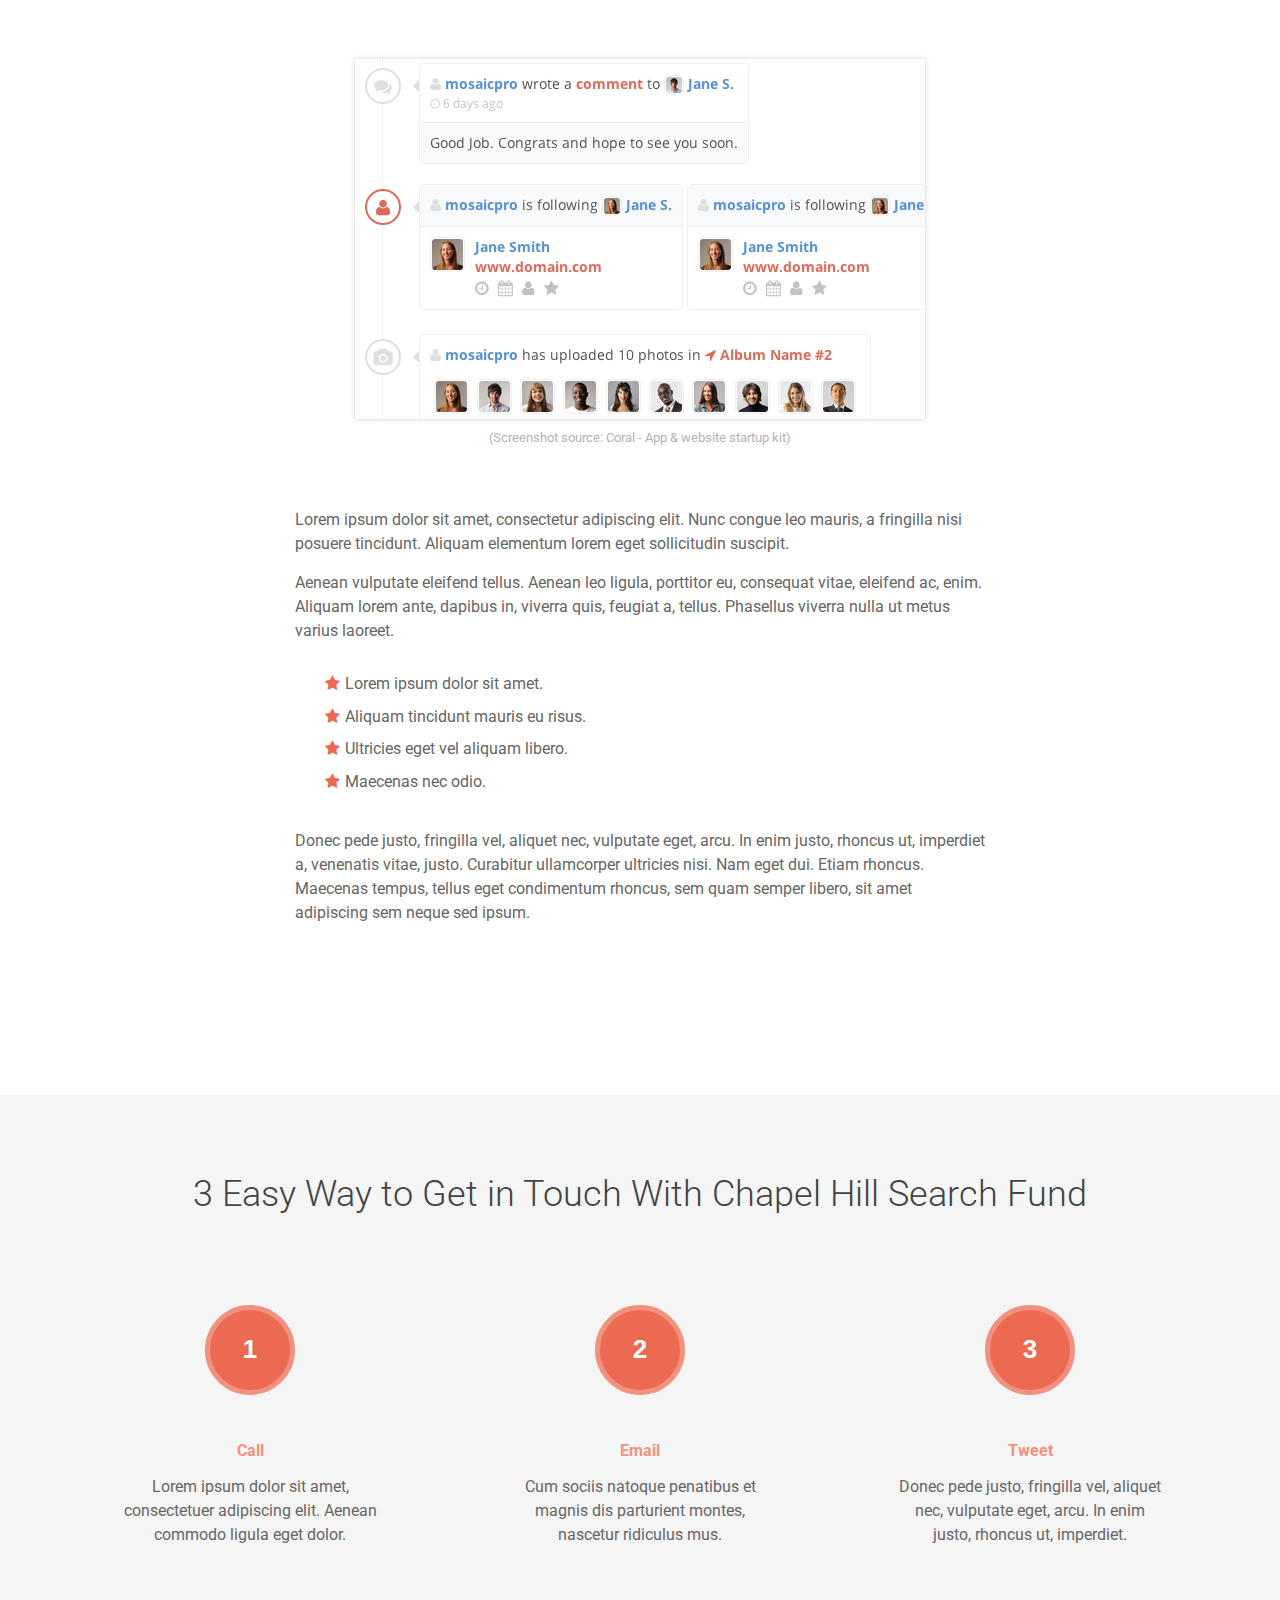
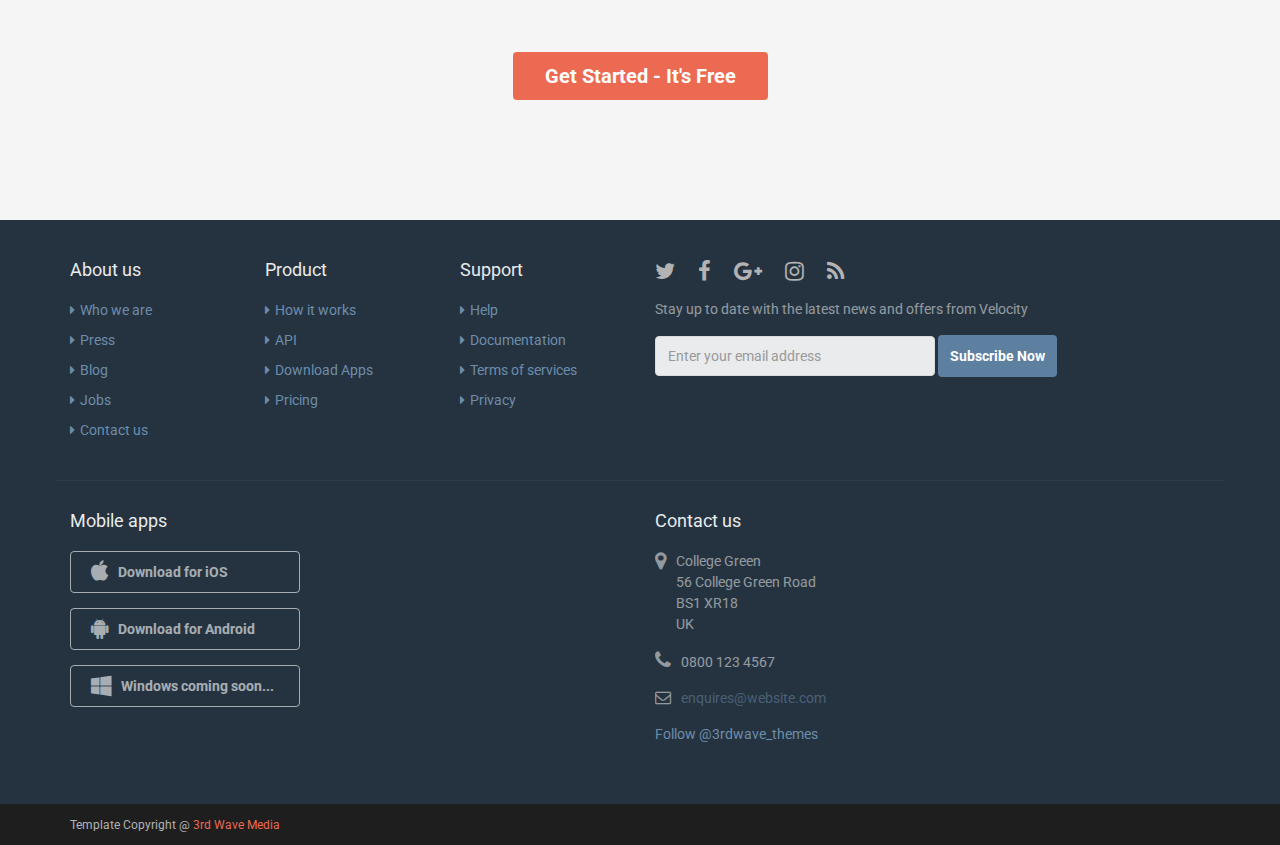
==== commit 4a5ead81: "nbsp" ====
--- a/faq.html
+++ b/faq.html
@@ -293,7 +293,7 @@
                         <li><a href="#feature-2" role="tab" data-toggle="tab"><i class="fa fa-wpforms"></i><br /><span class="hidden-sm hidden-xs">Confidential Information</span></a></li>
                         <li><a href="#feature-3" role="tab" data-toggle="tab"><i class="fa fa-dollar"></i><br /><span class="hidden-sm hidden-xs">Rough Agreement</span></a></li>
                         <li class="last"><a href="#feature-4" role="tab" data-toggle="tab"><i class="fa fa-plane"></i><br /><span class="hidden-sm hidden-xs">Site Visit</span></a></li>
-                        <li class="last"><a href="#feature-4" role="tab" data-toggle="tab"><i class="fa fa-pencil-square-o"></i><br /><span class="hidden-sm hidden-xs">Letter of Intent</span></a></li>
+                        <li class="last"><a href="#feature-4" role="tab" data-toggle="tab"><i class="fa fa-pencil-square-o"></i><br /><span class="hidden-sm hidden-xs">Letter&nbsp;of Intent</span></a></li>
                         <li class="last"><a href="#feature-4" role="tab" data-toggle="tab"><i class="fa fa-search"></i><br /><span class="hidden-sm hidden-xs">Due Diligence</span></a></li>
                         <li class="last"><a href="#feature-4" role="tab" data-toggle="tab"><i class="fa fa-wpforms"></i><br /><span class="hidden-sm hidden-xs">Final Agreement</span></a></li>
                         <li class="last"><a href="#feature-4" role="tab" data-toggle="tab"><i class="fa fa-thumbs-o-up"></i><br /><span class="hidden-sm hidden-xs">Complete Sale!</span></a></li>
